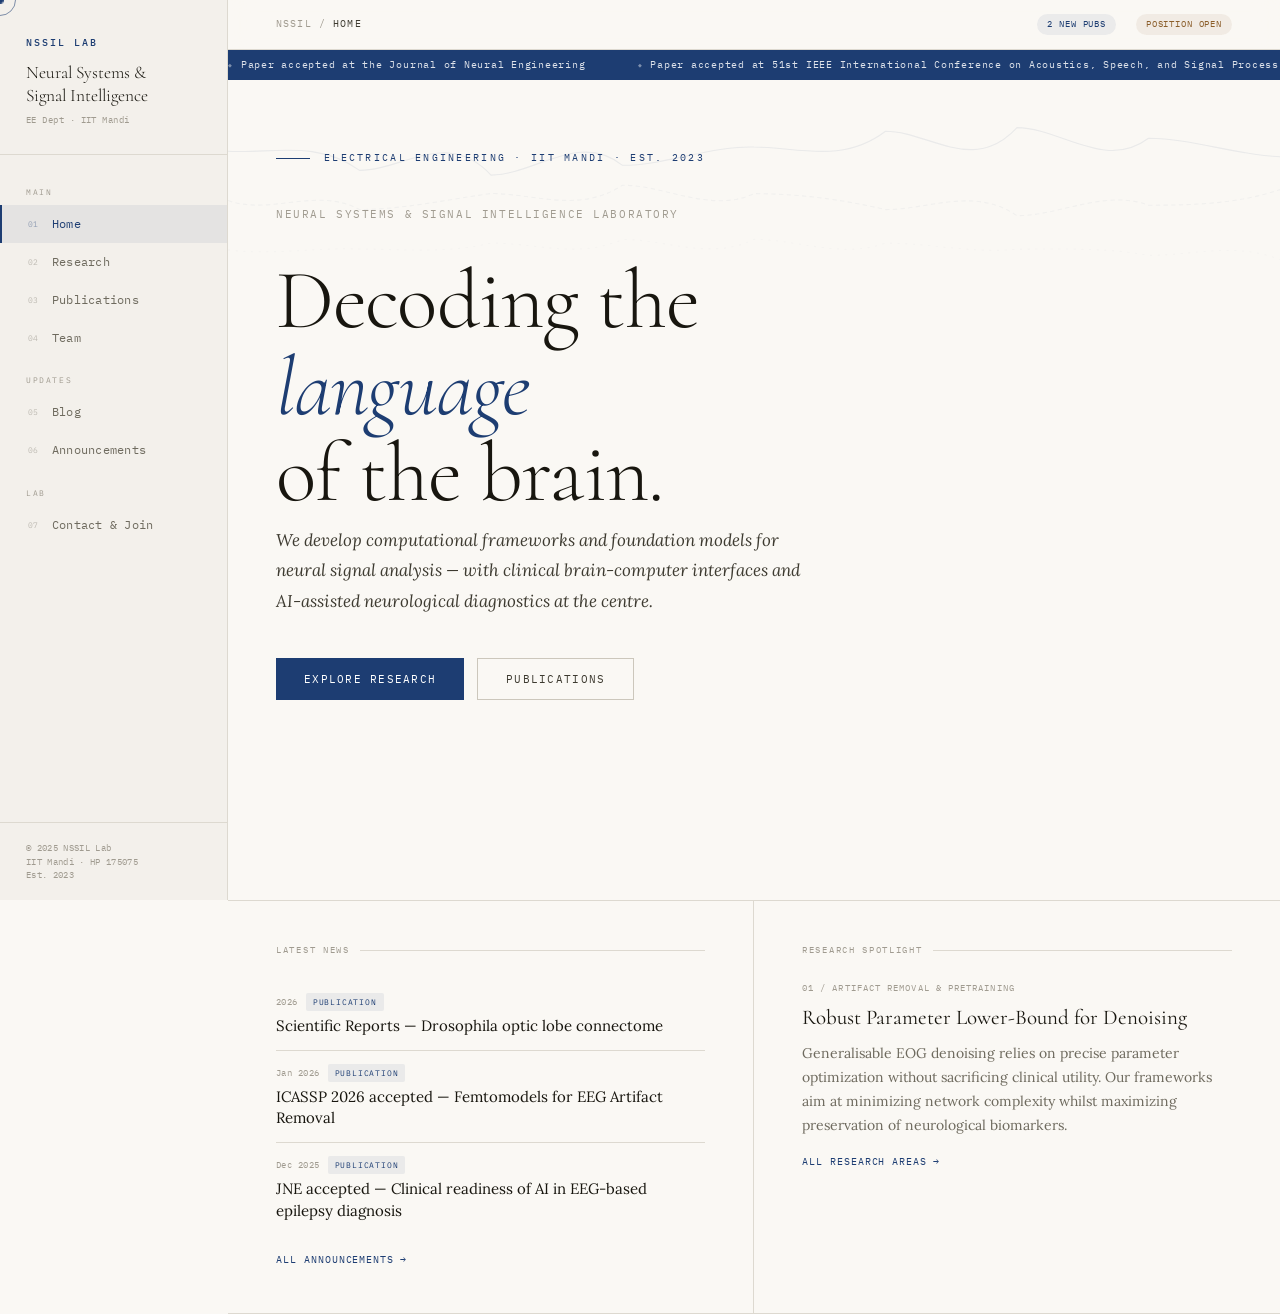
==== index.html @ 7ce4eebd "Update lab publications" ====
<!DOCTYPE html>
<html lang="en">
<head>
<meta charset="UTF-8">
<meta name="viewport" content="width=device-width, initial-scale=1.0">
<title>NSSIL Lab — IIT Mandi</title>
<link rel="preconnect" href="https://fonts.googleapis.com">
<link href="https://fonts.googleapis.com/css2?family=Cormorant:ital,wght@0,300;0,400;0,500;0,600;1,300;1,400;1,500&family=Lora:ital,wght@0,400;0,500;1,400;1,500&family=IBM+Plex+Mono:wght@300;400;500&display=swap" rel="stylesheet">
<style>
:root {
  --ivory:    #faf8f4;
  --paper:    #f3f0eb;
  --paper2:   #ede9e2;
  --ink:      #18160f;
  --ink2:     #3d3a30;
  --dim:      #6e6a5e;
  --muted:    #a09b90;
  --rule:     #ddd9d0;
  --rule2:    #ccc7bc;
  --blue:     #1d3d72;
  --blue2:    #2a5298;
  --blue-bg:  rgba(29,61,114,0.07);
  --amber:    #8b5e2a;
  --amber-bg: rgba(139,94,42,0.08);
  --green:    #2a6b4a;
  --red:      #8b2a2a;
  --serif:    'Cormorant','Georgia',serif;
  --body:     'Lora',Georgia,serif;
  --mono:     'IBM Plex Mono',monospace;
  --ease:     cubic-bezier(0.25,0.46,0.45,0.94);
}
*,*::before,*::after{box-sizing:border-box;margin:0;padding:0;}
html{scroll-behavior:smooth;font-size:16px;}
body{background:var(--ivory);color:var(--ink);font-family:var(--body);line-height:1.75;min-height:100vh;overflow-x:hidden;cursor:none;}

/* CURSOR */
#cur-dot{position:fixed;width:7px;height:7px;background:var(--blue);border-radius:50%;pointer-events:none;z-index:9999;transform:translate(-50%,-50%);transition:width .2s,height .2s,background .2s;will-change:left,top;}
#cur-ring{position:fixed;width:32px;height:32px;border:1px solid var(--blue);border-radius:50%;pointer-events:none;z-index:9998;transform:translate(-50%,-50%);transition:left .13s var(--ease),top .13s var(--ease),width .3s var(--ease),height .3s var(--ease),opacity .2s;will-change:left,top;opacity:.55;}
body.ch #cur-ring{width:52px;height:52px;opacity:.22;border-color:var(--blue2);}
body.ch #cur-dot{width:5px;height:5px;background:var(--blue2);}

/* PROGRESS */
#prog{position:fixed;top:0;left:0;height:2px;width:0%;background:var(--blue);z-index:1000;transition:width .1s linear;}

/* SIDEBAR */
#sidebar{position:fixed;left:0;top:0;bottom:0;width:228px;background:var(--paper);border-right:1px solid var(--rule);display:flex;flex-direction:column;z-index:100;transition:transform .4s var(--ease);}
.sb-head{padding:34px 26px 26px;border-bottom:1px solid var(--rule);}
.sb-word{font-family:var(--mono);font-size:10px;font-weight:500;letter-spacing:.2em;text-transform:uppercase;color:var(--blue);margin-bottom:9px;}
.sb-full{font-family:var(--serif);font-size:17.5px;font-weight:300;color:var(--ink);line-height:1.33;margin-bottom:5px;}
.sb-inst{font-family:var(--mono);font-size:9px;color:var(--muted);letter-spacing:.05em;}
nav{flex:1;padding:14px 0;overflow-y:auto;}
.ng{font-family:var(--mono);font-size:8px;letter-spacing:.2em;text-transform:uppercase;color:var(--muted);padding:16px 26px 6px;}
.ni{display:flex;align-items:center;gap:10px;padding:9px 26px;font-family:var(--mono);font-size:11.5px;color:var(--dim);cursor:pointer;border-left:2px solid transparent;letter-spacing:.02em;text-decoration:none;transition:color .2s,background .2s;}
.ni:hover{color:var(--ink);background:var(--paper2);}
.ni.active{color:var(--blue);border-left-color:var(--blue);background:var(--blue-bg);}
.ni-n{font-size:8px;opacity:.4;min-width:14px;}
.sb-foot{padding:18px 26px;border-top:1px solid var(--rule);font-family:var(--mono);font-size:8.5px;color:var(--muted);line-height:1.6;letter-spacing:.04em;}

/* TOPBAR */
#topbar{position:sticky;top:0;margin-left:228px;background:rgba(250,248,244,.92);backdrop-filter:blur(12px);-webkit-backdrop-filter:blur(12px);border-bottom:1px solid var(--rule);height:50px;display:flex;align-items:center;justify-content:space-between;padding:0 48px;z-index:50;}
.tb-path{font-family:var(--mono);font-size:9.5px;color:var(--muted);letter-spacing:.12em;text-transform:uppercase;}
.tb-path em{color:var(--ink2);font-style:normal;}
.tb-r{display:flex;align-items:center;gap:20px;}
.pill{font-family:var(--mono);font-size:8.5px;letter-spacing:.1em;text-transform:uppercase;padding:3px 10px;border-radius:20px;}
.pill-b{background:var(--blue-bg);color:var(--blue);}
.pill-a{background:var(--amber-bg);color:var(--amber);}

/* MAIN */
#main{margin-left:228px;}
.page{display:none;}
.page.active{display:block;animation:fadeUp .42s var(--ease) both;}
@keyframes fadeUp{from{opacity:0;transform:translateY(14px);}to{opacity:1;transform:translateY(0);}}

/* TICKER */
.ticker{background:var(--blue);overflow:hidden;height:30px;display:flex;align-items:center;}
.ticker-t{display:flex;gap:52px;animation:tick 38s linear infinite;white-space:nowrap;}
.ti{font-family:var(--mono);font-size:9.5px;letter-spacing:.08em;color:rgba(255,255,255,.85);display:flex;align-items:center;gap:8px;flex-shrink:0;}
.ti::before{content:'◆';font-size:5px;opacity:.5;}
@keyframes tick{from{transform:translateX(0);}to{transform:translateX(-50%);}}

/* HERO */
.hero-wrap{min-height:calc(100vh - 80px);display:grid;grid-template-rows:1fr auto;position:relative;overflow:hidden;}
.hero-canvas{position:absolute;inset:0;pointer-events:none;opacity:.07;}
.hero-inner{padding:70px 48px 56px;max-width:880px;position:relative;z-index:1;}
.h-over{display:flex;align-items:center;gap:14px;margin-bottom:38px;}
.h-over-bar{width:34px;height:1px;background:var(--blue);}
.h-over-txt{font-family:var(--mono);font-size:9.5px;letter-spacing:.24em;text-transform:uppercase;color:var(--blue);}
.h-sub{font-family:var(--mono);font-size:10.5px;letter-spacing:.15em;text-transform:uppercase;color:var(--muted);margin-bottom:34px;}
.h-title{font-family:var(--serif);font-size:clamp(50px,7vw,84px);font-weight:300;line-height:1.03;color:var(--ink);margin-bottom:8px;letter-spacing:-.01em;}
.h-title em{font-style:italic;color:var(--blue);}
.h-desc{font-family:var(--body);font-size:17px;line-height:1.8;color:var(--ink2);max-width:530px;margin-bottom:42px;font-style:italic;}
.h-acts{display:flex;gap:13px;flex-wrap:wrap;}
.btn{font-family:var(--mono);font-size:10.5px;letter-spacing:.12em;text-transform:uppercase;padding:13px 28px;cursor:pointer;border:none;transition:all .25s var(--ease);text-decoration:none;display:inline-block;}
.btn-s{background:var(--blue);color:#fff;}
.btn-s:hover{background:var(--blue2);}
.btn-o{background:transparent;color:var(--ink2);border:1px solid var(--rule2);}
.btn-o:hover{border-color:var(--blue);color:var(--blue);}

/* HOME GRID */
.hg{display:grid;grid-template-columns:1fr 1fr;border-top:1px solid var(--rule);}
.hc{padding:42px 48px;border-bottom:1px solid var(--rule);}
.hc:nth-child(odd){border-right:1px solid var(--rule);}
.cl{font-family:var(--mono);font-size:8.5px;letter-spacing:.2em;text-transform:uppercase;color:var(--muted);margin-bottom:22px;display:flex;align-items:center;gap:10px;}
.cl::after{content:'';flex:1;height:1px;background:var(--rule);}

/* ANNOUNCE */
.ai{padding:13px 0;border-bottom:1px solid var(--rule);cursor:pointer;transition:padding-left .2s var(--ease);}
.ai:hover{padding-left:8px;}
.ai:last-of-type{border-bottom:none;}
.ai-m{display:flex;align-items:center;gap:8px;margin-bottom:4px;}
.ai-d{font-family:var(--mono);font-size:9px;color:var(--muted);letter-spacing:.05em;}
.ai-t{font-family:var(--body);font-size:15px;color:var(--ink);line-height:1.45;}
.tag{font-family:var(--mono);font-size:8px;letter-spacing:.1em;text-transform:uppercase;padding:2px 7px;border-radius:2px;}
.tp{background:var(--blue-bg);color:var(--blue);}
.ta{background:var(--amber-bg);color:var(--amber);}
.tt{background:rgba(42,107,74,.08);color:var(--green);}
.to{background:rgba(139,42,42,.07);color:var(--red);}
.tn{background:var(--paper2);color:var(--dim);}
.ml{display:inline-flex;align-items:center;gap:6px;font-family:var(--mono);font-size:9.5px;letter-spacing:.1em;text-transform:uppercase;color:var(--blue);cursor:pointer;margin-top:17px;text-decoration:none;transition:gap .2s;}
.ml:hover{gap:10px;}
.ml::after{content:'→';}

/* PAGE WRAPPER */
.pw{max-width:900px;margin:0 auto;padding:60px 48px 90px;}
.ph{margin-bottom:52px;padding-bottom:34px;border-bottom:1px solid var(--rule);}
.ph-ov{font-family:var(--mono);font-size:9.5px;letter-spacing:.22em;text-transform:uppercase;color:var(--blue);margin-bottom:11px;}
.ph-t{font-family:var(--serif);font-size:clamp(34px,5vw,56px);font-weight:300;color:var(--ink);line-height:1.08;margin-bottom:13px;}
.ph-s{font-family:var(--body);font-size:17px;font-style:italic;color:var(--dim);max-width:540px;line-height:1.75;}
h3.sub{font-family:var(--mono);font-size:9px;letter-spacing:.2em;text-transform:uppercase;color:var(--muted);margin-bottom:18px;padding-bottom:9px;border-bottom:1px solid var(--rule);}

/* RESEARCH GRID */
.rso{border:1px solid var(--rule);margin-bottom:56px;overflow:hidden;}
.rst{display:grid;grid-template-columns:1fr 1fr;gap:1px;background:var(--rule);}
.rc{padding:42px 38px;background:var(--ivory);transition:background .28s;position:relative;overflow:hidden;cursor:pointer;}
.rc:hover{background:var(--paper);}
.rc::after{content:'';position:absolute;bottom:0;left:0;width:100%;height:2px;background:var(--blue);transform:scaleX(0);transform-origin:left;transition:transform .38s var(--ease);}
.rc:hover::after{transform:scaleX(1);}
.r-num{font-family:var(--mono);font-size:9px;color:var(--muted);letter-spacing:.12em;margin-bottom:18px;}
.r-ic{font-size:24px;margin-bottom:16px;display:block;}
.r-t{font-family:var(--serif);font-size:21px;font-weight:400;color:var(--ink);line-height:1.28;margin-bottom:10px;}
.r-d{font-family:var(--body);font-size:13.5px;color:var(--dim);line-height:1.72;margin-bottom:18px;}
.r-kw{display:flex;flex-wrap:wrap;gap:5px;}
.kw{font-family:var(--mono);font-size:8px;color:var(--muted);border:1px solid var(--rule2);padding:3px 8px;letter-spacing:.06em;}

/* PUBS */
.fbar{display:flex;border:1px solid var(--rule);margin-bottom:36px;overflow-x:auto;}
.ft{font-family:var(--mono);font-size:9.5px;letter-spacing:.1em;text-transform:uppercase;color:var(--muted);padding:10px 17px;cursor:pointer;border-right:1px solid var(--rule);transition:all .2s;white-space:nowrap;flex-shrink:0;}
.ft:last-child{border-right:none;}
.ft:hover{color:var(--ink);background:var(--paper);}
.ft.on{color:var(--blue);background:var(--blue-bg);}
.pa{display:flex;flex-direction:column;}
.pr{border-bottom:1px solid var(--rule);overflow:hidden;}
.pr:first-child{border-top:1px solid var(--rule);}
.pt{display:grid;grid-template-columns:65px 1fr auto;cursor:pointer;transition:background .2s;}
.pt:hover{background:var(--paper);}
.py{padding:24px 14px 24px 0;font-family:var(--mono);font-size:10px;color:var(--muted);letter-spacing:.05em;align-self:start;padding-top:27px;}
.pm{padding:19px 0;}
.pv{font-family:var(--mono);font-size:8.5px;letter-spacing:.1em;text-transform:uppercase;color:var(--blue);margin-bottom:6px;}
.pt-t{font-family:var(--body);font-size:15.5px;color:var(--ink);line-height:1.44;margin-bottom:5px;}
.pt-a{font-family:var(--body);font-size:13px;font-style:italic;color:var(--dim);}
.pt-a strong{font-style:normal;color:var(--ink2);font-weight:500;}
.pchev{padding:22px 4px 22px 18px;font-family:var(--mono);font-size:12px;color:var(--muted);align-self:center;transition:transform .3s var(--ease),color .2s;user-select:none;}
.pr.open .pchev{transform:rotate(180deg);color:var(--blue);}
.pex{max-height:0;overflow:hidden;transition:max-height .44s var(--ease);}
.pr.open .pex{max-height:260px;}
.pex-in{padding:0 0 22px 65px;border-top:1px solid var(--rule);}
.pabs{font-family:var(--body);font-size:13.5px;color:var(--dim);line-height:1.78;margin-bottom:14px;padding-top:17px;}
.plk{display:flex;gap:14px;}
.pl{font-family:var(--mono);font-size:9px;letter-spacing:.1em;text-transform:uppercase;color:var(--blue);text-decoration:none;cursor:pointer;transition:opacity .2s;border-bottom:1px solid rgba(29,61,114,.25);padding-bottom:1px;}
.pl:hover{opacity:.6;}

/* TEAM */
.tpi{display:grid;grid-template-columns:auto 1fr;gap:34px;padding:42px;border:1px solid var(--rule);margin-bottom:1px;background:var(--paper);transition:background .2s;}
.tpi:hover{background:var(--paper2);}
.av{width:78px;height:78px;border-radius:50%;background:var(--paper2);border:1px solid var(--rule2);display:flex;align-items:center;justify-content:center;font-family:var(--serif);font-size:30px;color:var(--dim);flex-shrink:0;}
.avs{width:54px;height:54px;border-radius:50%;background:var(--paper2);border:1px solid var(--rule2);display:flex;align-items:center;justify-content:center;font-family:var(--serif);font-size:20px;color:var(--dim);flex-shrink:0;margin-bottom:14px;}
.tr{font-family:var(--mono);font-size:8.5px;letter-spacing:.18em;text-transform:uppercase;color:var(--blue);margin-bottom:4px;}
.tn{font-family:var(--serif);font-size:23px;font-weight:400;color:var(--ink);margin-bottom:3px;}
.taf{font-family:var(--mono);font-size:9.5px;color:var(--muted);letter-spacing:.04em;margin-bottom:13px;}
.tb{font-family:var(--body);font-size:14px;color:var(--dim);line-height:1.72;margin-bottom:13px;}
.ti2{display:flex;flex-wrap:wrap;gap:5px;margin-bottom:12px;}
.tl{display:flex;gap:14px;}
.tlk{font-family:var(--mono);font-size:9px;letter-spacing:.08em;color:var(--dim);text-decoration:none;cursor:pointer;border-bottom:1px solid var(--rule2);transition:color .2s,border-color .2s;padding-bottom:1px;}
.tlk:hover{color:var(--blue);border-color:var(--blue);}
.sg{display:grid;grid-template-columns:1fr 1fr;gap:1px;background:var(--rule);border:1px solid var(--rule);}
.sc{background:var(--ivory);padding:34px 30px;transition:background .25s;position:relative;overflow:hidden;}
.sc:hover{background:var(--paper);}
.sc::before{content:'';position:absolute;top:0;left:0;width:100%;height:2px;background:var(--blue);transform:scaleX(0);transform-origin:left;transition:transform .38s var(--ease);}
.sc:hover::before{transform:scaleX(1);}
.alr{display:flex;justify-content:space-between;align-items:baseline;padding:13px 0;border-bottom:1px solid var(--rule);}
.alr:first-child{border-top:1px solid var(--rule);}
.aln{font-family:var(--body);font-size:16px;color:var(--ink);}
.ald{font-family:var(--mono);font-size:9px;color:var(--muted);margin-left:10px;letter-spacing:.04em;}
.alx{font-family:var(--mono);font-size:9.5px;color:var(--dim);letter-spacing:.04em;}

/* BLOG */
.bf{display:grid;grid-template-columns:1fr 1fr;border:1px solid var(--rule);margin-bottom:1px;}
.bft{padding:42px;border-right:1px solid var(--rule);}
.bfa{padding:42px;display:flex;flex-direction:column;justify-content:space-between;background:var(--paper);}
.bgr{display:grid;grid-template-columns:repeat(3,1fr);gap:1px;background:var(--rule);border:1px solid var(--rule);border-top:none;}
.bc{background:var(--ivory);padding:30px 26px;cursor:pointer;transition:background .25s;}
.bc:hover{background:var(--paper);}
.bd{font-family:var(--mono);font-size:9px;color:var(--muted);letter-spacing:.08em;margin-bottom:11px;}
.bt{font-family:var(--serif);font-size:20px;font-weight:400;color:var(--ink);line-height:1.3;margin-bottom:9px;}
.bf .bt{font-size:28px;}
.bex{font-family:var(--body);font-size:13.5px;color:var(--dim);line-height:1.7;margin-bottom:14px;}
.bau{font-family:var(--mono);font-size:9px;color:var(--muted);letter-spacing:.05em;}
.rm{display:inline-flex;align-items:center;gap:6px;font-family:var(--mono);font-size:9px;letter-spacing:.1em;text-transform:uppercase;color:var(--blue);cursor:pointer;text-decoration:none;margin-top:13px;transition:gap .2s;}
.rm:hover{gap:10px;}
.rm::after{content:'→';}
.asp{padding:14px 0;border-bottom:1px solid var(--rule);cursor:pointer;}
.asp:last-child{border-bottom:none;}
.asp-t{font-family:var(--serif);font-size:15.5px;color:var(--ink);line-height:1.35;margin-bottom:3px;transition:color .2s;}
.asp:hover .asp-t{color:var(--blue);}
.asp-m{font-family:var(--mono);font-size:9px;color:var(--muted);}

/* ANNOUNCEMENTS */
.anf{display:grid;grid-template-columns:128px 1fr;gap:26px;padding:26px 0;border-bottom:1px solid var(--rule);cursor:pointer;transition:padding-left .2s var(--ease);}
.anf:hover{padding-left:6px;}
.anfd{font-family:var(--mono);font-size:9.5px;color:var(--muted);letter-spacing:.05em;padding-top:3px;line-height:1.6;}
.anft{font-family:var(--body);font-size:16px;color:var(--ink);margin-bottom:5px;line-height:1.42;}
.anfb{font-family:var(--body);font-size:13.5px;color:var(--dim);line-height:1.72;}

/* CONTACT */
.cg{display:grid;grid-template-columns:1fr 1fr;gap:1px;background:var(--rule);border:1px solid var(--rule);margin-bottom:48px;}
.cc{background:var(--ivory);padding:30px;}
.ccl{font-family:var(--mono);font-size:8.5px;letter-spacing:.18em;text-transform:uppercase;color:var(--muted);margin-bottom:9px;}
.ccv{font-family:var(--body);font-size:15px;color:var(--ink);line-height:1.7;}
.ccv a{color:var(--blue);text-decoration:none;border-bottom:1px solid rgba(29,61,114,.25);}
.jg{display:grid;grid-template-columns:1fr 1fr;gap:1px;background:var(--rule);border:1px solid var(--rule);}
.jc{background:var(--ivory);padding:30px;transition:background .2s;}
.jc:hover{background:var(--paper);}
.jr{font-family:var(--serif);font-size:20px;font-weight:400;color:var(--ink);margin-bottom:9px;}
.jd{font-family:var(--body);font-size:13.5px;color:var(--dim);line-height:1.7;}

/* COLLAB */
.cs{display:flex;flex-wrap:wrap;gap:7px;margin-top:14px;}
.cc2{font-family:var(--mono);font-size:9px;letter-spacing:.1em;color:var(--dim);border:1px solid var(--rule2);padding:6px 13px;transition:all .2s;cursor:default;}
.cc2:hover{border-color:var(--blue);color:var(--blue);background:var(--blue-bg);}

/* MODAL */
.ov{position:fixed;inset:0;background:rgba(24,22,15,.38);backdrop-filter:blur(7px);-webkit-backdrop-filter:blur(7px);z-index:500;display:flex;align-items:center;justify-content:center;opacity:0;pointer-events:none;transition:opacity .3s;}
.ov.open{opacity:1;pointer-events:all;}
.mo{background:var(--ivory);border:1px solid var(--rule2);max-width:640px;width:92%;max-height:82vh;overflow-y:auto;padding:50px 46px;position:relative;transform:translateY(10px);transition:transform .33s var(--ease);box-shadow:0 24px 72px rgba(0,0,0,.1);}
.ov.open .mo{transform:translateY(0);}
.mc{position:absolute;top:17px;right:20px;font-family:var(--mono);font-size:9px;letter-spacing:.1em;color:var(--muted);cursor:pointer;text-transform:uppercase;transition:color .2s;}
.mc:hover{color:var(--blue);}
.mo-ov{font-family:var(--mono);font-size:9px;letter-spacing:.2em;text-transform:uppercase;color:var(--blue);margin-bottom:9px;}
.mo-t{font-family:var(--serif);font-size:28px;font-weight:300;color:var(--ink);line-height:1.2;margin-bottom:22px;}
.mo-b{font-family:var(--body);font-size:14.5px;color:var(--dim);line-height:1.82;}
.mo-b p{margin-bottom:13px;}
.mo-b p:last-child{margin-bottom:0;}

/* SCROLLBAR */
::-webkit-scrollbar{width:4px;}
::-webkit-scrollbar-track{background:transparent;}
::-webkit-scrollbar-thumb{background:var(--rule2);border-radius:2px;}

/* HAMBURGER */
.ham{display:none;position:fixed;top:12px;left:12px;z-index:300;background:var(--paper);border:1px solid var(--rule);padding:9px 12px;font-size:16px;color:var(--ink);cursor:pointer;}

@media(max-width:860px){
  body{cursor:auto;}
  #cur-dot,#cur-ring{display:none;}
  #sidebar{transform:translateX(-100%);}
  #sidebar.open{transform:translateX(0);}
  #main,#topbar{margin-left:0;}
  #topbar{position:static;}
  .ham{display:block;}
  .hero-inner{padding:70px 22px 48px;}
  .hg{grid-template-columns:1fr;}
  .hc:nth-child(odd){border-right:none;}
  .rst{grid-template-columns:1fr;}
  .bf{grid-template-columns:1fr;}
  .bft{border-right:none;border-bottom:1px solid var(--rule);}
  .bgr{grid-template-columns:1fr;}
  .sg{grid-template-columns:1fr;}
  .cg,.jg{grid-template-columns:1fr;}
  .tpi{grid-template-columns:1fr;gap:18px;}
  .pw{padding:48px 22px 70px;}
  .anf{grid-template-columns:1fr;gap:6px;}
  .pt{grid-template-columns:46px 1fr auto;}
  .pex-in{padding-left:46px;}
  .bf .bt{font-size:22px;}
  .tb-path{display:none;}
}
</style>
</head>
<body>

<div id="cur-dot"></div>
<div id="cur-ring"></div>
<div id="prog"></div>
<button class="ham" onclick="toggleSB()">☰</button>

<aside id="sidebar">
  <div class="sb-head">
    <div class="sb-word">NSSIL Lab</div>
    <div class="sb-full">Neural Systems &amp;<br>Signal Intelligence</div>
    <div class="sb-inst">EE Dept · IIT Mandi</div>
  </div>
  <nav>
    <div class="ng">Main</div>
    <a class="ni active" onclick="show('home')"><span class="ni-n">01</span>Home</a>
    <a class="ni" onclick="show('research')"><span class="ni-n">02</span>Research</a>
    <a class="ni" onclick="show('publications')"><span class="ni-n">03</span>Publications</a>
    <a class="ni" onclick="show('team')"><span class="ni-n">04</span>Team</a>
    <div class="ng">Updates</div>
    <a class="ni" onclick="show('blog')"><span class="ni-n">05</span>Blog</a>
    <a class="ni" onclick="show('announcements')"><span class="ni-n">06</span>Announcements</a>
    <div class="ng">Lab</div>
    <a class="ni" onclick="show('contact')"><span class="ni-n">07</span>Contact &amp; Join</a>
  </nav>
  <div class="sb-foot">© 2025 NSSIL Lab<br>IIT Mandi · HP 175075<br>Est. 2023</div>
</aside>

<div id="topbar">
  <div class="tb-path">NSSIL / <em id="bread">Home</em></div>
  <div class="tb-r">
    <span class="pill pill-b">2 New Pubs</span>
    <span class="pill pill-a">Position Open</span>
  </div>
</div>

<div id="main">

<div id="home" class="page active">
  <div class="ticker">
    <div class="ticker-t">
      <span class="ti">Paper accepted at the Journal of Neural Engineering</span>
      <span class="ti">Paper accepted at 51st IEEE International Conference on Acoustics, Speech, and Signal Processing ICASSP 2026!</span>
      <span class="ti">Paper accepted at the Journal of Neural Engineering</span>
      <span class="ti">Paper accepted at 51st IEEE International Conference on Acoustics, Speech, and Signal Processing ICASSP 2026!</span>
      <span class="ti">Paper accepted at the Journal of Neural Engineering</span>
      <span class="ti">Paper accepted at 51st IEEE International Conference on Acoustics, Speech, and Signal Processing ICASSP 2026!</span>
    </div>
  </div>

  <div class="hero-wrap">
    <svg class="hero-canvas" id="eeg-svg" viewBox="0 0 960 220" preserveAspectRatio="none" xmlns="http://www.w3.org/2000/svg">
      <g stroke="#1d3d72" fill="none" stroke-width="1">
        <path id="w1" d="M0,65 C120,35 240,95 360,65 C480,35 600,95 720,65 C840,35 960,95 960,65"/>
        <path id="w2" d="M0,110 C120,80 240,140 360,110 C480,80 600,140 720,110 C840,80 960,140 960,110" stroke-dasharray="4 3" opacity=".55"/>
        <path id="w3" d="M0,155 C120,125 240,185 360,155 C480,125 600,185 720,155 C840,125 960,185 960,155" stroke-dasharray="2 5" opacity=".3"/>
      </g>
    </svg>

    <div class="hero-inner">
      <div class="h-over">
        <div class="h-over-bar"></div>
        <div class="h-over-txt">Electrical Engineering · IIT Mandi · Est. 2023</div>
      </div>
      <div class="h-sub">Neural Systems &amp; Signal Intelligence Laboratory</div>
      <h1 class="h-title">Decoding the<br><em>language</em><br>of the brain.</h1>
      <p class="h-desc">We develop computational frameworks and foundation models for neural signal analysis — with clinical brain-computer interfaces and AI-assisted neurological diagnostics at the centre.</p>
      <div class="h-acts">
        <button class="btn btn-s" onclick="show('research')">Explore Research</button>
        <button class="btn btn-o" onclick="show('publications')">Publications</button>
      </div>
    </div>
  </div>

  <div class="hg">
    <div class="hc">
      <div class="cl">Latest News</div>
      <div class="ai" onclick="show('announcements')"><div class="ai-m"><span class="ai-d">2026</span><span class="tag tp">Publication</span></div><div class="ai-t">Scientific Reports — Drosophila optic lobe connectome</div></div>
      <div class="ai" onclick="show('announcements')"><div class="ai-m"><span class="ai-d">Jan 2026</span><span class="tag tp">Publication</span></div><div class="ai-t">ICASSP 2026 accepted — Femtomodels for EEG Artifact Removal</div></div>
      <div class="ai" onclick="show('announcements')"><div class="ai-m"><span class="ai-d">Dec 2025</span><span class="tag tp">Publication</span></div><div class="ai-t">JNE accepted — Clinical readiness of AI in EEG-based epilepsy diagnosis</div></div>
      <a class="ml" onclick="show('announcements')">All announcements</a>
    </div>
    <div class="hc">
      <div class="cl">Research Spotlight</div>
      <div style="font-family:var(--mono);font-size:9px;color:var(--muted);letter-spacing:.12em;margin-bottom:9px;">01 / ARTIFACT REMOVAL &amp; PRETRAINING</div>
      <div style="font-family:var(--serif);font-size:21px;color:var(--ink);line-height:1.28;margin-bottom:9px;">Robust Parameter Lower-Bound for Denoising</div>
      <div style="font-family:var(--body);font-size:14px;color:var(--dim);line-height:1.72;">Generalisable EOG denoising relies on precise parameter optimization without sacrificing clinical utility. Our frameworks aim at minimizing network complexity whilst maximizing preservation of neurological biomarkers.</div>
      <a class="ml" onclick="show('research')">All research areas</a>
    </div>
  </div>
</div>

<div id="research" class="page">
  <div class="pw">
    <div class="ph"><div class="ph-ov">Research Areas</div><h1 class="ph-t">Our Work</h1><p class="ph-s">Computational approaches to understanding neural dynamics — with clinical translation at the core.</p></div>
    <h3 class="sub">Active Research Threads — click to expand</h3>
    <div class="rso">
      <div class="rst" id="rst">
        <div class="rc" onclick="openM('mr1')"><div class="r-num">01 / EEG FOUNDATION MODELS</div><span class="r-ic">⚡</span><div class="r-t">EEG Foundation Models &amp; Self-Supervised Learning</div><div class="r-d">Large-scale pretraining frameworks tailored for EEG, incorporating pathology-aware objectives and information-theoretic constraints that align representations with clinical semantics.</div><div class="r-kw"><span class="kw">Self-Supervised</span><span class="kw">Transformer</span><span class="kw">IIB</span><span class="kw">Multi-Center</span></div></div>
        <div class="rc" onclick="openM('mr2')"><div class="r-num">02 / BRAIN-COMPUTER INTERFACES</div><span class="r-ic">🧠</span><div class="r-t">Brain-Computer Interfaces &amp; Assistive Neurotechnology</div><div class="r-d">Real-time EEG decoding for communication, motor rehabilitation, and attention monitoring. Full-stack pipelines from streaming acquisition to online adaptive classification.</div><div class="r-kw"><span class="kw">Real-Time</span><span class="kw">SSVEP</span><span class="kw">P300</span><span class="kw">Muse</span></div></div>
        <div class="rc" onclick="openM('mr3')"><div class="r-num">03 / DYNAMICAL SYSTEMS</div><span class="r-ic">🌀</span><div class="r-t">Chaos Theory &amp; Neural Dynamics</div><div class="r-d">Treating EEG as observations from chaotic attractors — extracting invariant geometric and spectral features via Lyapunov exponents, fractal dimensions, and recurrence quantification.</div><div class="r-kw"><span class="kw">Chaos Theory</span><span class="kw">Lyapunov</span><span class="kw">Attractor</span><span class="kw">RQA</span></div></div>
        <div class="rc" onclick="openM('mr4')"><div class="r-num">04 / CLINICAL AI</div><span class="r-ic">🏥</span><div class="r-t">Clinical Neurological AI &amp; Epilepsy Diagnosis</div><div class="r-d">Multi-center validation for distinguishing epilepsy from non-epileptic seizure mimickers, with rigorous cross-center evaluation addressing systematic data heterogeneity.</div><div class="r-kw"><span class="kw">Epilepsy</span><span class="kw">IHBAS</span><span class="kw">Biomarkers</span><span class="kw">XAI</span></div></div>
        <div class="rc" onclick="openM('mr5')"><div class="r-num">05 / BIO-INSPIRED ARCHITECTURES</div><span class="r-ic">🔬</span><div class="r-t">Biologically-Inspired Neural Architectures</div><div class="r-d">Spiking neural networks, reservoir computing, and E/I-balanced attractor networks (BPAN) guided by Dale's law — applied to anytime inference on temporal signals.</div><div class="r-kw"><span class="kw">SNN</span><span class="kw">E/I Balance</span><span class="kw">BPAN</span><span class="kw">Reservoir</span></div></div>
        <div class="rc" onclick="openM('mr6')"><div class="r-num">06 / INFORMATION THEORY</div><span class="r-ic">📡</span><div class="r-t">Information Theory &amp; Neural Signal Fidelity</div><div class="r-d">The IFB framework quantifies Gaussian mutual information rates between latent neural sources and EEG observations, grounding representation learning in rigorous theory.</div><div class="r-kw"><span class="kw">IFB</span><span class="kw">MI Rate</span><span class="kw">ICA</span><span class="kw">Source Sep.</span></div></div>
      </div>
    </div>
    <h3 class="sub" style="margin-top:52px;">Collaborating Institutions</h3>
    <div class="cs">
      <div class="cc2">IHBAS, Delhi</div><div class="cc2">MAX Superspeciality Hospital</div><div class="cc2">MEDICADE</div><div class="cc2">AIIMS Delhi</div><div class="cc2">IIT Delhi</div><div class="cc2">NIMHANS Bangalore</div>
    </div>
  </div>
</div>

<div id="publications" class="page">
  <div class="pw">
    <div class="ph"><div class="ph-ov">Academic Output</div><h1 class="ph-t">Publications</h1><p class="ph-s">Peer-reviewed work at the intersection of signal processing, machine learning, and clinical neuroscience.</p></div>
    <div class="fbar">
      <div class="ft on" onclick="fpub(this,'all')">All</div>
      <div class="ft" onclick="fpub(this,'conference')">Conference</div>
      <div class="ft" onclick="fpub(this,'journal')">Journal</div>
      <div class="ft" onclick="fpub(this,'workshop')">Workshop</div>
      <div class="ft" onclick="fpub(this,'preprint')">Preprint</div>
      <div class="ft" onclick="fpub(this,'2026')">2026</div>
      <div class="ft" onclick="fpub(this,'2025')">2025</div>
    </div>
    <div class="pa" id="pl"></div>
  </div>
</div>

<div id="team" class="page">
  <div class="pw">
    <div class="ph"><div class="ph-ov">People</div><h1 class="ph-t">The Team</h1><p class="ph-s">Researchers at the intersection of signal processing, artificial intelligence, and clinical neuroscience.</p></div>
    <div class="tpi">
      <div><img src="siddharth.jpeg" alt="Dr. Siddharth Panwar" class="av" style="object-fit:cover;"></div>
      <div>
        <div class="tr">Principal Investigator</div>
        <div class="tn">Dr. Siddharth Panwar</div>
        <div class="taf">Assistant Professor · Electrical Engineering · IIT Mandi</div>
        <div class="tb">Dr. Siddharth Panwar received his B.S. from the University of Arizona and M.S. from Stanford University, both in Electrical Engineering. After designing analog circuits at Mosys Inc., he obtained his Ph.D. from IIT Delhi, focusing on engineering novel computational biomarkers from neural signals. He directs research at the intersection of multivariate signal processing, machine learning, and diagnostic medicine, employing a data-centric AI approach.</div>
        <div class="ti2"><span class="kw">Data-Centric ML</span><span class="kw">Predictive Modeling</span><span class="kw">Multivariate Signal Processing</span></div>
        <div class="tl"><a class="tlk" href="https://faculty.iitmandi.ac.in/~siddharthpanwar/">Faculty Page</a><a class="tlk" href="https://scholar.google.com/citations?user=X1PTp24AAAAJ&hl=en">Google Scholar</a><a class="tlk" href="mailto:siddharthpanwar@iitmandi.ac.in">siddharthpanwar@iitmandi.ac.in</a></div>
      </div>
    </div>
    <div class="sg">
      <div class="sc">
        <img src="jeet.jpeg" class="avs" style="object-fit:cover;">
        <div class="tr">Ph.D. Scholar</div>
        <div class="tn">Jeet</div>
        <div class="taf">IIT Mandi</div>
        <div class="tb">Information Fidelity Bound of EEG, Neuro-inspired architectures and computing, analysis of multivariate time series, computational neuropathology diagnostic systems, EEG based foundation model.</div>
        <div class="ti2"><span class="kw">Foundation Models</span><span class="kw">Time Series</span><span class="kw">Neuro-inspired AI</span></div>
        <div class="tl" style="margin-top:10px;"><a class="tlk" href="mailto:d23146@students.iitmandi.ac.in">d23146@students.iitmandi.ac.in</a><a class="tlk" href="https://scholar.google.com/citations?user=3GO-e24AAAAJ&hl=en">Google Scholar</a></div>
      </div>
      <div class="sc">
        <img src="jasmeet.jpeg" class="avs" style="object-fit:cover;">
        <div class="tr">Ph.D. Scholar</div>
        <div class="tn">Jasmeet</div>
        <div class="taf">IIT Mandi</div>
        <div class="tb">Deep Learning, Biosignals &amp; Neural Signal Processing, Neural Information Theories, Brain-Computer Interfaces &amp; Neuroimaging Hardware.</div>
        <div class="ti2"><span class="kw">Deep Learning</span><span class="kw">BCI</span><span class="kw">Neuroimaging</span></div>
        <div class="tl" style="margin-top:10px;"><a class="tlk" href="mailto:jasmeetsngh19@gmail.com">jasmeetsngh19@gmail.com</a></div>
      </div>
      <div class="sc">
        <img src="nalin.jpeg" class="avs" style="object-fit:cover;">
        <div class="tr">Ph.D. Scholar</div>
        <div class="tn">Nalin</div>
        <div class="taf">IIT Mandi</div>
        <div class="tb">Investigates biological computation through the lens of theoretical physics. By applying information-theoretic limits and Stochastic Physics principles to biological connectomes, he develops spiking neural models that bridge biological plasticity with energy-efficient AI.</div>
        <div class="ti2"><span class="kw">Neuromorphic AI</span><span class="kw">Information Theory</span></div>
        <div class="tl" style="margin-top:10px;"><a class="tlk" href="mailto:d24008@students.iitmandi.ac.in">d24008@students.iitmandi.ac.in</a></div>
      </div>
      <div class="sc">
        <img src="vinay.jpeg" class="avs" style="object-fit:cover;">
        <div class="tr">Ph.D. Scholar</div>
        <div class="tn">Vinay</div>
        <div class="taf">IIT Mandi</div>
        <div class="tb">Studies brain activity through the lens of nonlinear dynamical systems. Uses dynamical time-series analysis and multivariate signal processing to quantify brain-state transitions, extracting interpretable markers of neural dynamics.</div>
        <div class="ti2"><span class="kw">Nonlinear Dynamics</span><span class="kw">Brain-State</span></div>
        <div class="tl" style="margin-top:10px;"><a class="tlk" href="mailto:d23036@students.iitmandi.ac.in">d23036@students.iitmandi.ac.in</a></div>
      </div>
      <div class="sc">
        <img src="utham.jpeg" class="avs" style="object-fit:cover;">
        <div class="tr">M.Tech. (By Research)</div>
        <div class="tn">Uthamkumar</div>
        <div class="taf">IIT Mandi</div>
        <div class="tb">EMG signal decoding, AI powered prosthetics, Deep learning.</div>
        <div class="ti2"><span class="kw">EMG</span><span class="kw">Prosthetics</span><span class="kw">Deep Learning</span></div>
        <div class="tl" style="margin-top:10px;"><a class="tlk" href="mailto:uthamkumar.work@gmail.com">uthamkumar.work@gmail.com</a></div>
      </div>
    </div>
  </div>
</div>

<div id="blog" class="page">
  <div class="pw">
    <div class="ph"><div class="ph-ov">Writing</div><h1 class="ph-t">Lab Blog</h1><p class="ph-s">Research notes, technical essays, and commentary from the lab.</p></div>
    <div class="bf">
      <div class="bft"><div class="bd">10 Dec 2024</div><div class="bt">Why Data-Centric ML is Critical for Clinical EEG</div><div class="bex">In modern machine learning, simply adding more data and parameters is frequently celebrated as the primary solution. However, within clinical diagnostics, the quality of the signal and expert curation outweigh raw volume. In this post, we discuss why engineering data carefully using multivariate signal processing yields vastly superior diagnostic predictive models.</div><div class="bau">Jeet · 6 min read</div><a class="rm" onclick="openM('mb1')">Read essay</a></div>
      <div class="bfa">
        <div>
          <div style="font-family:var(--mono);font-size:8.5px;letter-spacing:.15em;text-transform:uppercase;color:var(--muted);margin-bottom:14px;">More Posts</div>
          <div class="asp" onclick="openM('mb2')"><div class="asp-t">Navigating the Trade-off Between Model Complexity and Clinical Data Size</div><div class="asp-m">Jeet · 28 Oct 2024</div></div>
          <div class="asp" onclick="openM('mb3')"><div class="asp-t">Nonlinear Dynamical Analysis for Neural Signals</div><div class="asp-m">Jeet · 12 Sep 2024</div></div>
          <div class="asp" onclick="openM('mb4')"><div class="asp-t">Building Lightweight Models for Real-time Artifact Removal</div><div class="asp-m">Jeet · 14 Aug 2024</div></div>
          <div class="asp" onclick="openM('mb5')"><div class="asp-t">The Role of Information Fidelity in Brain-State Transitions</div><div class="asp-m">Jeet · 22 Jul 2024</div></div>
        </div>
      </div>
    </div>
    <div class="bgr">
      <div class="bc" onclick="openM('mb2')"><div class="bd">28 Oct 2024 · Jeet</div><div class="bt">Model Complexity and Data Size</div><div class="bex">Large neural networks overfit rapidly on sparse medical data. We investigate methodologies to reduce network overhead via specialized inductive biases and signal transformations.</div><a class="rm">Read more</a></div>
      <div class="bc" onclick="openM('mb3')"><div class="bd">12 Sep 2024 · Jeet</div><div class="bt">Nonlinear Dynamics for Brain Signals</div><div class="bex">Examining neural activity as high-dimensional chaotic attractors to detect subtle state shifts missed by traditional Fourier-based spectral analysis.</div><a class="rm">Read more</a></div>
      <div class="bc" onclick="openM('mb4')"><div class="bd">14 Aug 2024 · Jeet</div><div class="bt">Lightweight EEG Artifact Removal</div><div class="bex">An exploration into creating femtomodels that effectively remove EOG artifacts without disrupting underlying clinical markers.</div><a class="rm">Read more</a></div>
      <div class="bc" onclick="openM('mb5')"><div class="bd">22 Jul 2024 · Jeet</div><div class="bt">Information Fidelity &amp; Brain States</div><div class="bex">Applying principles of information theory to strictly quantify the preservation of neuronal dynamics in algorithmic reconstruction and signal compression pipelines.</div><a class="rm">Read more</a></div>
      <div class="bc" onclick="openM('mb6')"><div class="bd">15 Jun 2024 · Jeet</div><div class="bt">Clinical Readiness of AI Frameworks</div><div class="bex">What does it truly take to push an epilepsy detection model from a controlled benchmark environment to full clinical deployment?</div><a class="rm">Read more</a></div>
    </div>
  </div>
</div>

<div id="announcements" class="page">
  <div class="pw">
    <div class="ph"><div class="ph-ov">Updates</div><h1 class="ph-t">Announcements</h1><p class="ph-s">News, milestones, and opportunities from the lab.</p></div>
    <div class="fbar">
      <div class="ft on" onclick="fann(this,'all')">All</div>
      <div class="ft" onclick="fann(this,'pub')">Publications</div>
    </div>
    <div id="anl">
      <div class="anf" data-type="pub"><div><div class="anfd">2026</div><span class="tag tp" style="margin-top:7px;display:inline-block;">Publication</span></div><div><div class="anft">Paper published in Scientific Reports</div><div class="anfb">Energy-efficient information processing and eligibility-trace plasticity in the Drosophila optic lobe connectome, by Nalin Dhiman and Siddharth Panwar, published in Scientific Reports.</div></div></div>
      <div class="anf" data-type="pub"><div><div class="anfd">January<br>2026</div><span class="tag tp" style="margin-top:7px;display:inline-block;">Publication</span></div><div><div class="anft">Paper accepted at ICASSP 2026</div><div class="anfb">Femtomodels for EEG Artifact Removal: A Parameter Lower-Bound for Generalisable EOG Denoising, paper accepted at ICASSP 2026, the most prestigious flagship conference of the IEEE Signal Processing Society (IEEE ICASSP 2026)!</div></div></div>
      <div class="anf" data-type="pub"><div><div class="anfd">December<br>2025</div><span class="tag tp" style="margin-top:7px;display:inline-block;">Publication</span></div><div><div class="anft">Paper accepted at the Journal of Neural Engineering</div><div class="anfb">Evaluating the clinical readiness of artificial intelligence in EEG-Based epilepsy diagnosis, paper accepted at the Journal of Neural Engineering!</div></div></div>
      <div class="anf" data-type="pub"><div><div class="anfd">June<br>2025</div><span class="tag tp" style="margin-top:7px;display:inline-block;">Publication</span></div><div><div class="anft">Paper accepted at IEEE MLSP 2025</div><div class="anfb">MicroWaveNet: Lightweight CBAM-Augmented Wavelet-Attentive Networks for Robust EEG Denoising, paper accepted at the 35th IEEE International Workshop on Machine Learning for Signal Processing (IEEE MLSP 2025)!</div></div></div>
    </div>
  </div>
</div>

<div id="contact" class="page">
  <div class="pw">
    <div class="ph"><div class="ph-ov">Get in Touch</div><h1 class="ph-t">Contact &amp; Join</h1><p class="ph-s">We welcome inquiries from prospective students, academic collaborators, and clinical partners.</p></div>
    <div class="cg" style="grid-template-columns:1fr; max-width: 400px;">
      <div class="cc"><div class="ccl">Principal Investigator</div><div class="ccv">Dr. Siddharth Panwar<br><a href="mailto:siddharthpanwar@iitmandi.ac.in">siddharthpanwar@iitmandi.ac.in</a></div></div>
      <div class="cc"><div class="ccl">Location</div><div class="ccv">School of Computing and Electrical Engineering (SCEE)<br>IIT Mandi, North Campus<br>Mandi, HP 175075</div></div>
    </div>
    <h3 class="sub" style="margin-top:48px;">Joining the Lab</h3>
    <div class="jg">
      <div class="jc"><div class="jr">PhD Students</div><div class="jd">Strong fundamentals in signal processing, machine learning, or neuroscience. Admission via IIT Mandi's PhD programme. Send CV, transcripts, and a 1-page research statement to the PI.</div><div style="margin-top:12px;"><span class="kw">Rolling admissions</span></div></div>
      <div class="jc"><div class="jr">MTech Thesis</div><div class="jd">IIT Mandi MTech students in EE or related departments may pursue thesis work with the lab. Reach out at the start of your second semester. Subject to current lab capacity.</div><div style="margin-top:12px;"><span class="kw">IIT Mandi internal</span></div></div>
      <div class="jc"><div class="jr">Research Internships</div><div class="jd">Summer internships for outstanding B.Tech and M.Sc students, with active participation in ongoing research. Limited spots; applications open each January.</div><div style="margin-top:12px;"><span class="kw">May – July annually</span></div></div>
      <div class="jc"><div class="jr">Clinical &amp; Academic Collaboration</div><div class="jd">We collaborate with clinical institutions, academic groups, and industry. Hospitals or companies interested in neurological AI are encouraged to reach out directly.</div><div style="margin-top:12px;"><span class="kw">Clinicians welcome</span></div></div>
    </div>
  </div>
</div>

</div><div class="ov" id="mr1" onclick="closeO(event,'mr1')"><div class="mo"><div class="mc" onclick="closeM('mr1')">[esc] close</div><div class="mo-ov">Research Area 01</div><div class="mo-t">EEG Foundation Models &amp; Self-Supervised Learning</div><div class="mo-b"><p>We design large-scale pretraining frameworks tailored for EEG. Unlike vision or language, EEG presents unique challenges: high inter-subject variability, electrode placement sensitivity, and subtle but clinically critical temporal patterns.</p></div></div></div>
<div class="ov" id="mr2" onclick="closeO(event,'mr2')"><div class="mo"><div class="mc" onclick="closeM('mr2')">[esc] close</div><div class="mo-ov">Research Area 02</div><div class="mo-t">Brain-Computer Interfaces &amp; Assistive Neurotechnology</div><div class="mo-b"><p>Real-time BCI pipelines using research-grade and consumer-grade EEG. The full stack: acquisition, conditioning, feature extraction, classification, and online adaptation.</p></div></div></div>
<div class="ov" id="mr3" onclick="closeO(event,'mr3')"><div class="mo"><div class="mc" onclick="closeM('mr3')">[esc] close</div><div class="mo-ov">Research Area 03</div><div class="mo-t">Chaos Theory &amp; Neural Dynamics</div><div class="mo-b"><p>The brain is a high-dimensional nonlinear dynamical system, and EEG captures its projection onto electrode space. We extract invariant geometric features: Lyapunov exponents, correlation dimensions, and recurrence quantification measures.</p></div></div></div>
<div class="ov" id="mr4" onclick="closeO(event,'mr4')"><div class="mo"><div class="mc" onclick="closeM('mr4')">[esc] close</div><div class="mo-ov">Research Area 04</div><div class="mo-t">Clinical Neurological AI &amp; Epilepsy Diagnosis</div><div class="mo-b"><p>Distinguishing epilepsy from psychogenic non-epileptic seizures is one of the most challenging problems in clinical neurology, with misdiagnosis rates exceeding 20% globally.</p></div></div></div>
<div class="ov" id="mr5" onclick="closeO(event,'mr5')"><div class="mo"><div class="mc" onclick="closeM('mr5')">[esc] close</div><div class="mo-ov">Research Area 05</div><div class="mo-t">Biologically-Inspired Neural Architectures</div><div class="mo-b"><p>SNNs for temporal sparse coding, reservoir computing for dynamical state estimation, and E/I-balanced attractor networks guided by biological plausibility principles to perform efficient signal modeling.</p></div></div></div>
<div class="ov" id="mr6" onclick="closeO(event,'mr6')"><div class="mo"><div class="mc" onclick="closeM('mr6')">[esc] close</div><div class="mo-ov">Research Area 06</div><div class="mo-t">Information Theory &amp; Neural Signal Fidelity</div><div class="mo-b"><p>The Information Fidelity Bound provides a rigorous basis for quantifying mutual information rates in latent neural source processes, helping formalize representation learning metrics without relying on surrogate performance alone.</p></div></div></div>

<div class="ov" id="mb1" onclick="closeO(event,'mb1')"><div class="mo"><div class="mc" onclick="closeM('mb1')">[esc] close</div><div class="mo-ov">Essay · Jeet · 10 Dec 2024</div><div class="mo-t">Why Data-Centric ML is Critical for Clinical EEG</div><div class="mo-b"><p>The prevailing wisdom in modern machine learning points towards larger networks and boundless datasets. For language and vision, this yields spectacular results. We argue that for medical diagnostics, particularly clinical EEG, this approach is severely handicapped.</p><p>Clinical data is sparse, heterogenous, and costly. By embedding domain knowledge into our signal extraction pipelines—adopting a data-centric methodology over a model-centric one—we achieve a more interpretable, stable, and accurate predictive model ready for real-world diagnostic applications.</p></div></div></div>
<div class="ov" id="mb2" onclick="closeO(event,'mb2')"><div class="mo"><div class="mc" onclick="closeM('mb2')">[esc] close</div><div class="mo-ov">Technical Note · Jeet · 28 Oct 2024</div><div class="mo-t">Model Complexity and Data Size</div><div class="mo-b"><p>A deep neural network trained on a hundred EEG scans will almost undoubtedly memorize the training set, failing to generalize to unseen hospitals or device variations. We examine techniques to reduce parameter count explicitly without diminishing representational capacity, finding an elegant balance between model limits and data sparsity.</p></div></div></div>
<div class="ov" id="mb3" onclick="closeO(event,'mb3')"><div class="mo"><div class="mc" onclick="closeM('mb3')">[esc] close</div><div class="mo-ov">Essay · Jeet · 12 Sep 2024</div><div class="mo-t">Nonlinear Dynamical Analysis for Neural Signals</div><div class="mo-b"><p>While spectral bands (Alpha, Beta, Gamma) offer an intuitive look into cognitive states, they assume stationarity over specific windows. EEG signals trace chaotic trajectories. We highlight how measuring the rate of trajectory divergence can uncover robust computational biomarkers missed by standard Fourier methods.</p></div></div></div>
<div class="ov" id="mb4" onclick="closeO(event,'mb4')"><div class="mo"><div class="mc" onclick="closeM('mb4')">[esc] close</div><div class="mo-ov">Commentary · Jeet · 14 Aug 2024</div><div class="mo-t">Building Lightweight Models for Real-time Artifact Removal</div><div class="mo-b"><p>Artifacts like eye-blinks (EOG) routinely ruin EEG recordings. Using heavy foundational models to scrub out noise is computationally impractical for portable BCI units. Our recent work pushes the boundary toward minimal-parameter structures—femtomodels—capable of generalizing artifact removal seamlessly across multiple environments.</p></div></div></div>
<div class="ov" id="mb5" onclick="closeO(event,'mb5')"><div class="mo"><div class="mc" onclick="closeM('mb5')">[esc] close</div><div class="mo-ov">Tutorial · Jeet · 22 Jul 2024</div><div class="mo-t">Information Fidelity &amp; Brain States</div><div class="mo-b"><p>When transferring a continuous analog neural signal into a low-dimensional discrete representation, information is inevitably lost. How do we ensure the lost information wasn't clinically vital? We break down the mathematical constraints necessary to preserve fidelity in machine representations.</p></div></div></div>
<div class="ov" id="mb6" onclick="closeO(event,'mb6')"><div class="mo"><div class="mc" onclick="closeM('mb6')">[esc] close</div><div class="mo-ov">Essay · Jeet · 15 Jun 2024</div><div class="mo-t">Clinical Readiness of AI Frameworks</div><div class="mo-b"><p>An accuracy metric achieved during K-fold cross-validation is not an indicator of clinical readiness. Models consistently fail when moved to new wards, uncalibrated hardware, or diverse patient demographics. Preparing an AI tool for true clinical integration requires exhaustive evaluations against data-leakage, calibration drift, and interpretability requirements.</p></div></div></div>

<script>
const scholarLinks={
  jeet:'https://scholar.google.com/citations?user=3GO-e24AAAAJ&hl=en'
};
const publications=[
  {
    year:'2026',
    type:'journal',
    venue:'Scientific Reports',
    label:'Scientific Reports · Journal',
    title:'Energy-efficient information processing and eligibility-trace plasticity in the Drosophila optic lobe connectome',
    authors:'<strong>Nalin Dhiman</strong>, S. Panwar',
    summary:'Connectome-constrained work on energy-efficient information processing and eligibility-trace plasticity in the Drosophila optic lobe.',
    links:[]
  },
  {
    year:'2026',
    type:'journal',
    venue:'IEEE Transactions on Cognitive and Developmental Systems',
    label:'IEEE Transactions on Cognitive and Developmental Systems · Journal',
    title:'Balanced Predictive Attractor Networks: A Compact Excitatory-Inhibitory Testbed for Anytime and Sequential Inference',
    authors:'<strong>Jeet B. Lahiri</strong>, S. Panwar',
    summary:'A compact excitatory-inhibitory attractor-network testbed for anytime and sequential inference.',
    links:[{text:'View on Google Scholar',href:scholarLinks.jeet}]
  },
  {
    year:'2026',
    type:'journal',
    venue:'Journal of Neural Engineering',
    label:'Journal of Neural Engineering · Journal',
    title:'Robust multi-centre interictal EEG biomarker for distinguishing epilepsy from mimickers',
    authors:'<strong>Jeet B. Lahiri</strong>, P. Agarwal, S. Kushwaha, M. Singh, S. Panwar',
    summary:'A multi-centre interictal EEG biomarker study for distinguishing epilepsy from clinically important mimickers.',
    links:[{text:'View on Google Scholar',href:scholarLinks.jeet}]
  },
  {
    year:'2026',
    type:'preprint',
    venue:'Preprint',
    label:'Preprint',
    title:'Spectral Moment Embedding: A canonical generalisation of Characteristic Response Analysis for covariance-based signal classification',
    authors:'<strong>Jeet B. Lahiri</strong>, S. Panwar',
    summary:'A covariance-based signal classification framework generalising Characteristic Response Analysis through spectral moment embeddings.',
    links:[{text:'View on Google Scholar',href:scholarLinks.jeet}]
  },
  {
    year:'2026',
    type:'conference',
    venue:'IEEE ICASSP 2026',
    label:'IEEE ICASSP 2026 · Conference',
    title:'Femtomodels for EEG Artifact Removal: A Parameter Lower-Bound for Generalisable EOG Denoising',
    authors:'<strong>Jeet B. Lahiri</strong>, A. Kulkarni, S. Panwar',
    summary:'A parameter lower-bound study for generalisable EOG denoising, targeting tiny artifact-removal models that preserve clinically relevant EEG structure.',
    links:[{text:'View on Google Scholar',href:scholarLinks.jeet}]
  },
  {
    year:'2025',
    type:'journal',
    venue:'Journal of Neural Engineering 22 (6), 066026',
    label:'Journal of Neural Engineering · Journal',
    title:'Evaluating the clinical readiness of artificial intelligence in EEG-based epilepsy diagnosis',
    authors:'<strong>Jeet B. Lahiri</strong>, P. Agarwal, S. Kushwaha, M. Singh, S. Panwar',
    summary:'A comprehensive evaluation of the clinical readiness of AI models in diagnosing epilepsy using EEG signals.',
    links:[{text:'View on Google Scholar',href:scholarLinks.jeet}]
  },
  {
    year:'2025',
    type:'workshop',
    venue:'IEEE MLSP 2025',
    label:'IEEE MLSP 2025 · Workshop',
    title:'MicroWaveNet: Lightweight CBAM-Augmented Wavelet-Attentive Networks for Robust EEG Denoising',
    authors:'<strong>Jeet B. Lahiri</strong>, A. Kulkarni, S. Panwar',
    summary:'A lightweight CBAM-augmented wavelet-attentive network for efficient and robust EEG signal denoising.',
    links:[{text:'View on Google Scholar',href:scholarLinks.jeet}]
  }
];
function renderPublications(){
  const list=document.getElementById('pl');
  if(!list)return;
  list.innerHTML=publications.map(pub=>{
    const links=pub.links.length?pub.links.map(link=>`<a class="pl" href="${link.href}" target="_blank" rel="noopener">${link.text}</a>`).join(''):'';
    return `<div class="pr" data-t="${pub.type}" data-y="${pub.year}">
        <div class="pt" onclick="tPub(this)">
          <div class="py">${pub.year}</div>
          <div class="pm">
            <div class="pv">${pub.label}</div>
            <div class="pt-t">${pub.title}</div>
            <div class="pt-a">${pub.authors}</div>
          </div>
          <div class="pchev">⌄</div>
        </div>
        <div class="pex">
          <div class="pex-in">
            <div class="pabs">${pub.summary}</div>
            <div class="plk">${links}</div>
          </div>
        </div>
      </div>`;
  }).join('');
}
renderPublications();

/* CURSOR */
const cd=document.getElementById('cur-dot'),cr=document.getElementById('cur-ring');
document.addEventListener('mousemove',e=>{
  cd.style.left=e.clientX+'px';cd.style.top=e.clientY+'px';
  cr.style.left=e.clientX+'px';cr.style.top=e.clientY+'px';
});
document.querySelectorAll('a,button,.ni,.ai,.rc,.pt,.bc,.asp,.anf,.sc,.tpi,.alr,.jc,.cc2,.sbt,.mc,.ft,.rm,.ml,.pl,.tlk,.sdot')
  .forEach(el=>{
    el.addEventListener('mouseenter',()=>document.body.classList.add('ch'));
    el.addEventListener('mouseleave',()=>document.body.classList.remove('ch'));
  });

/* SCROLL PROGRESS */
window.addEventListener('scroll',()=>{
  const h=document.body.scrollHeight-window.innerHeight;
  document.getElementById('prog').style.width=(h>0?(window.scrollY/h)*100:0)+'%';
},{passive:true});

/* PAGE NAV */
const labels={home:'Home',research:'Research',publications:'Publications',team:'Team',blog:'Blog',announcements:'Announcements',contact:'Contact'};
function show(id){
  document.querySelectorAll('.page').forEach(p=>p.classList.remove('active'));
  document.querySelectorAll('.ni').forEach(n=>n.classList.remove('active'));
  document.getElementById(id).classList.add('active');
  document.querySelectorAll('.ni').forEach(n=>{if(n.getAttribute('onclick')&&n.getAttribute('onclick').includes("'"+id+"'"))n.classList.add('active');});
  document.getElementById('bread').textContent=labels[id]||id;
  document.getElementById('sidebar').classList.remove('open');
  window.scrollTo(0,0);
}
function toggleSB(){document.getElementById('sidebar').classList.toggle('open');}

/* MODALS */
function openM(id){document.getElementById(id).classList.add('open');document.body.style.overflow='hidden';}
function closeM(id){document.getElementById(id).classList.remove('open');document.body.style.overflow='';}
function closeO(e,id){if(e.target===document.getElementById(id))closeM(id);}
document.addEventListener('keydown',e=>{if(e.key==='Escape'){document.querySelectorAll('.ov.open').forEach(o=>o.classList.remove('open'));document.body.style.overflow='';}});

/* PUB ACCORDION */
function tPub(trigger){
  const row=trigger.closest('.pr'),was=row.classList.contains('open');
  document.querySelectorAll('.pr').forEach(r=>r.classList.remove('open'));
  if(!was)row.classList.add('open');
}

/* FILTERS */
function fpub(el,f){
  document.querySelectorAll('#publications .ft').forEach(t=>t.classList.remove('on'));el.classList.add('on');
  document.querySelectorAll('#pl .pr').forEach(r=>{r.style.display=(f==='all'||r.dataset.t===f||r.dataset.y===f)?'':'none';});
}
function fann(el,f){
  document.querySelectorAll('#announcements .ft').forEach(t=>t.classList.remove('on'));el.classList.add('on');
  document.querySelectorAll('#anl .anf').forEach(r=>{r.style.display=(f==='all'||r.dataset.type===f)?'':'none';});
}

/* EEG WAVE ANIMATION */
(function(){
  let t=0;
  const waves=[
    {el:document.getElementById('w1'),a:22,f:.8,p:0,b:65},
    {el:document.getElementById('w2'),a:14,f:1.1,p:1.3,b:110},
    {el:document.getElementById('w3'),a:10,f:.6,p:2.5,b:155}
  ];
  function mkpath(a,f,p,b){
    let d=`M0,${b}`,S=8,W=960,step=W/S;
    for(let i=0;i<S;i++){
      const x1=i*step+step*.33,x2=i*step+step*.67,x3=(i+1)*step;
      const y1=b+a*Math.sin(f*i+p+t),y2=b-a*Math.sin(f*(i+.5)+p+t),y3=b+a*Math.sin(f*(i+1)+p+t);
      d+=` C${x1},${y1} ${x2},${y2} ${x3},${y3}`;
    }return d;
  }
  function frame(){t+=.013;waves.forEach(w=>{if(w.el)w.el.setAttribute('d',mkpath(w.a,w.f,w.p,w.b));});requestAnimationFrame(frame);}
  requestAnimationFrame(frame);
})();
</script>
</body>
</html>
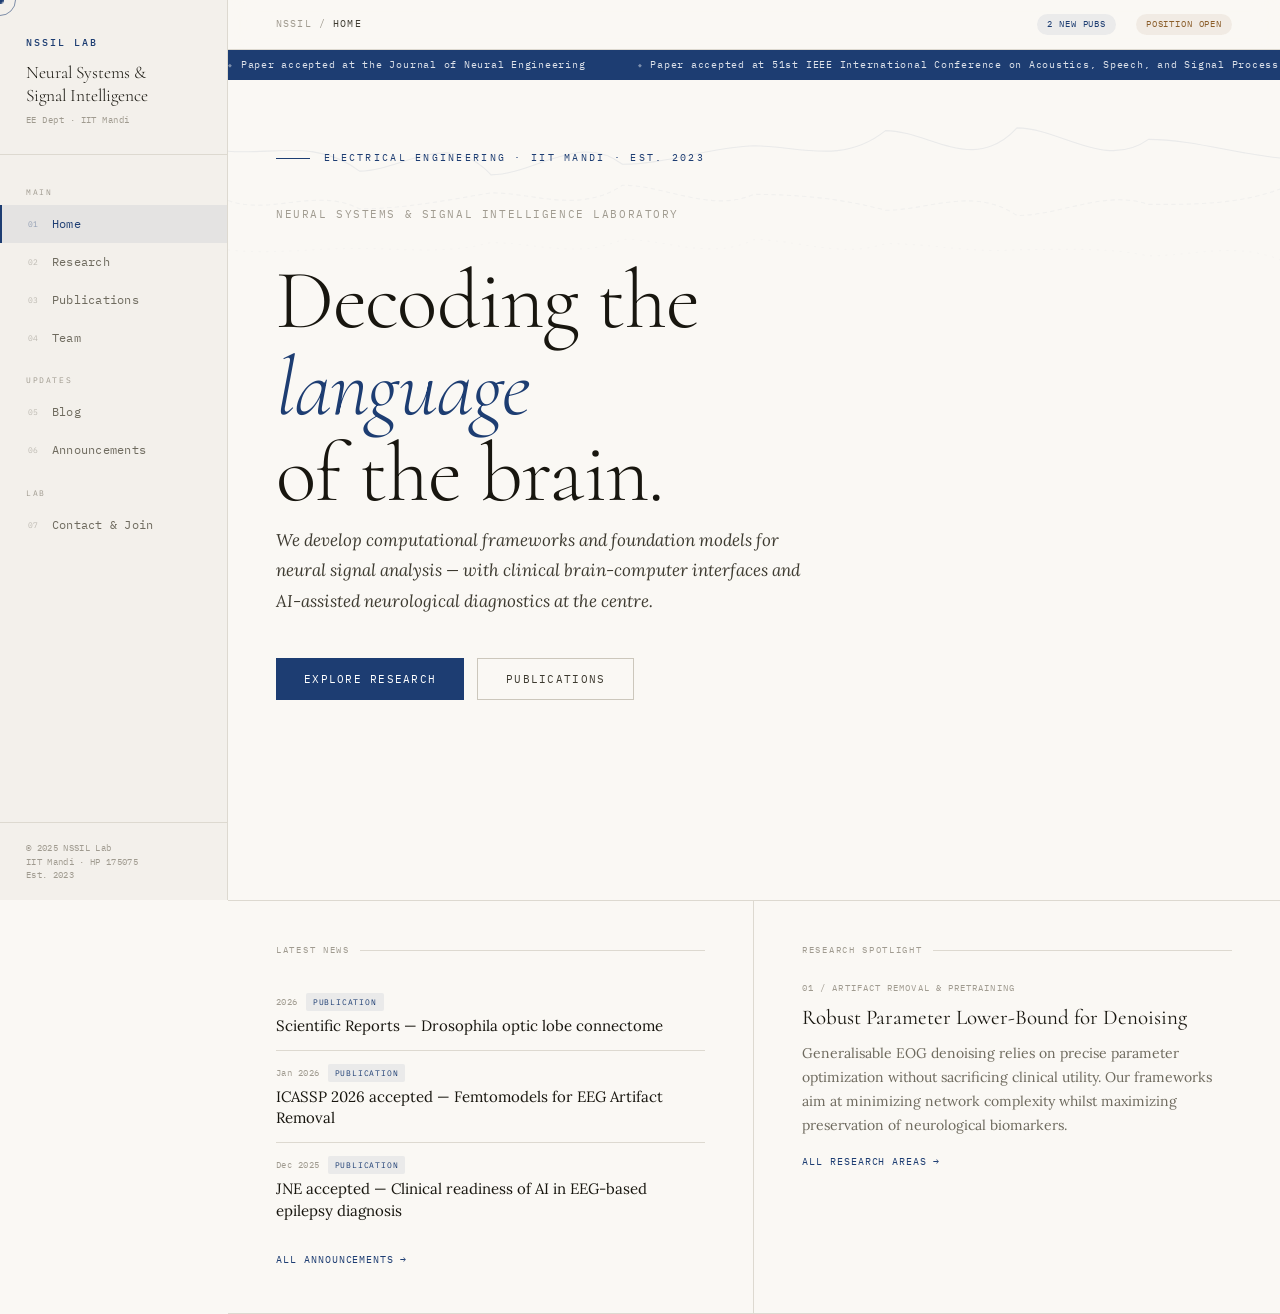
==== commit c5b7a71c: "Expand publication abstracts" ====
--- a/index.html
+++ b/index.html
@@ -162,7 +162,7 @@
 .pchev{padding:22px 4px 22px 18px;font-family:var(--mono);font-size:12px;color:var(--muted);align-self:center;transition:transform .3s var(--ease),color .2s;user-select:none;}
 .pr.open .pchev{transform:rotate(180deg);color:var(--blue);}
 .pex{max-height:0;overflow:hidden;transition:max-height .44s var(--ease);}
-.pr.open .pex{max-height:260px;}
+.pr.open .pex{max-height:760px;}
 .pex-in{padding:0 0 22px 65px;border-top:1px solid var(--rule);}
 .pabs{font-family:var(--body);font-size:13.5px;color:var(--dim);line-height:1.78;margin-bottom:14px;padding-top:17px;}
 .plk{display:flex;gap:14px;}
@@ -563,8 +563,8 @@
     label:'Scientific Reports · Journal',
     title:'Energy-efficient information processing and eligibility-trace plasticity in the Drosophila optic lobe connectome',
     authors:'<strong>Nalin Dhiman</strong>, S. Panwar',
-    summary:'Connectome-constrained work on energy-efficient information processing and eligibility-trace plasticity in the Drosophila optic lobe.',
-    links:[]
+    summary:`This work studies the Drosophila optic lobe as a biological information-processing system operating under metabolic constraints. It combines structural graph models, connectome-constrained neural dynamics, and an explicit energy proxy to ask whether the real wiring diagram supports decodable visual information more efficiently than matched null networks. The study finds compressible cell-type structure in the connectome, above-chance motion decoding with a positive mutual-information lower bound, and lower energy use than a connectivity-matched null under the tested operating regime. It also compares learning rules across retinotopic patches, showing that eligibility-trace plasticity aligns learned wiring geometry with the biological connectome more efficiently than REINFORCE-style policy-gradient learning. The abstract-level conclusion is deliberately conservative: the optic-lobe graph contains statistically regular structure, supports useful signal, and offers a plausible substrate for energy-efficient learning.`,
+    links:[{text:'View paper',href:'https://www.nature.com/articles/s41598-026-52140-3'}]
   },
   {
     year:'2026',
@@ -573,8 +573,8 @@
     label:'IEEE Transactions on Cognitive and Developmental Systems · Journal',
     title:'Balanced Predictive Attractor Networks: A Compact Excitatory-Inhibitory Testbed for Anytime and Sequential Inference',
     authors:'<strong>Jeet B. Lahiri</strong>, S. Panwar',
-    summary:'A compact excitatory-inhibitory attractor-network testbed for anytime and sequential inference.',
-    links:[{text:'View on Google Scholar',href:scholarLinks.jeet}]
+    summary:`Balanced Predictive Attractor Networks introduce a lightweight recurrent classifier head inspired by two organizing principles of cortical computation: excitatory-inhibitory balance and attractor-like dynamics. The BPAN module attaches to standard feedforward backbones, separates excitatory and inhibitory populations, enforces Dale-like sign constraints, and regularizes the network toward explicit E/I balance. During training, the recurrent head is unrolled for a small number of steps and optimized end to end with cross-entropy; during inference, it can produce anytime predictions by stopping once confidence crosses a threshold. The paper frames BPAN less as a pure performance race and more as an interpretable testbed for studying how balance, recurrent settling, and sequential evidence accumulation interact in compact neural systems.`,
+    links:[{text:'View paper',href:'https://ieeexplore.ieee.org/abstract/document/11557092/'},{text:'View on Google Scholar',href:scholarLinks.jeet}]
   },
   {
     year:'2026',
@@ -583,8 +583,8 @@
     label:'Journal of Neural Engineering · Journal',
     title:'Robust multi-centre interictal EEG biomarker for distinguishing epilepsy from mimickers',
     authors:'<strong>Jeet B. Lahiri</strong>, P. Agarwal, S. Kushwaha, M. Singh, S. Panwar',
-    summary:'A multi-centre interictal EEG biomarker study for distinguishing epilepsy from clinically important mimickers.',
-    links:[{text:'View on Google Scholar',href:scholarLinks.jeet}]
+    summary:`This paper develops and validates an interpretable interictal EEG biomarker for distinguishing epilepsy from seizure mimickers across multiple clinical centres. It analyzes routine EEG from 448 subjects collected at two tertiary centres, covering both epilepsy subtypes and mimicker categories. The proposed Interictal Clinical Signature summarizes each epoch using 13 features spanning spectral slowing, posterior dominant rhythm, complexity, and network synchrony. A two-stage logistic-regression pipeline converts epoch-level evidence into subject-level predictions, while additional analyses test whether recording length could be confounding the result. Reported within-centre AUC values show moderate but clinically meaningful discrimination, and the study emphasizes robustness, interpretability, and cross-centre validation rather than relying on a single curated dataset.`,
+    links:[{text:'View paper',href:'https://iopscience.iop.org/article/10.1088/1741-2552/ae7906/meta'},{text:'View on Google Scholar',href:scholarLinks.jeet}]
   },
   {
     year:'2026',
@@ -593,8 +593,8 @@
     label:'Preprint',
     title:'Spectral Moment Embedding: A canonical generalisation of Characteristic Response Analysis for covariance-based signal classification',
     authors:'<strong>Jeet B. Lahiri</strong>, S. Panwar',
-    summary:'A covariance-based signal classification framework generalising Characteristic Response Analysis through spectral moment embeddings.',
-    links:[{text:'View on Google Scholar',href:scholarLinks.jeet}]
+    summary:`Spectral Moment Embedding formalizes and extends covariance-based signal descriptors used in EEG, polysomnography, ECG, machine vibration, and inertial sensing. The work starts from Characteristic Response Analysis and its Positive-Orthant Characteristic Response representation, showing that these older descriptors are non-injective and rely on implicit approximations. SME reframes the problem using group-invariant polynomial maps over covariance eigenspaces, proving that sign-flip-invariant covariance features factor through matrix moment sequences and that an upper-triangle projection is generically injective. Experiments across five public datasets show strong gains over CRA/POCR in several signal-classification settings, while the paper also reports a useful negative result: static epoch-level SME features are not enough for motor-imagery BCI, where temporal covariance dynamics are central.`,
+    links:[{text:'View preprint',href:'https://www.researchsquare.com/article/rs-9286518/latest'},{text:'View on Google Scholar',href:scholarLinks.jeet}]
   },
   {
     year:'2026',
@@ -603,8 +603,8 @@
     label:'IEEE ICASSP 2026 · Conference',
     title:'Femtomodels for EEG Artifact Removal: A Parameter Lower-Bound for Generalisable EOG Denoising',
     authors:'<strong>Jeet B. Lahiri</strong>, A. Kulkarni, S. Panwar',
-    summary:'A parameter lower-bound study for generalisable EOG denoising, targeting tiny artifact-removal models that preserve clinically relevant EEG structure.',
-    links:[{text:'View on Google Scholar',href:scholarLinks.jeet}]
+    summary:`This ICASSP paper asks how small an EEG ocular-artifact denoiser can be before performance meaningfully degrades. Instead of assuming that artifact removal requires large neural networks, it performs a parameter-scaling study over lightweight convolutional denoisers with different depth, width, and grouped-mixing choices, ranging from only dozens of parameters to tens of thousands. The results show a clear performance plateau once models reach a small budget of roughly a few thousand parameters, after which extra capacity brings limited benefit. The paper explains this plateau through the low spatial rank and band-limited temporal structure of ocular artifacts, then introduces FemtoEOGClean as a tiny model operating near that lower bound. The practical message is that denoising can be made far more deployable without discarding the signal structure needed for clinical EEG analysis.`,
+    links:[{text:'View paper',href:'https://ieeexplore.ieee.org/abstract/document/11462844/'},{text:'View on Google Scholar',href:scholarLinks.jeet}]
   },
   {
     year:'2025',
@@ -613,8 +613,8 @@
     label:'Journal of Neural Engineering · Journal',
     title:'Evaluating the clinical readiness of artificial intelligence in EEG-based epilepsy diagnosis',
     authors:'<strong>Jeet B. Lahiri</strong>, P. Agarwal, S. Kushwaha, M. Singh, S. Panwar',
-    summary:'A comprehensive evaluation of the clinical readiness of AI models in diagnosing epilepsy using EEG signals.',
-    links:[{text:'View on Google Scholar',href:scholarLinks.jeet}]
+    summary:`This Journal of Neural Engineering article investigates why EEG-based epilepsy classifiers can report near-perfect benchmark accuracy yet fail to appear in routine clinical care. The authors reproduce five widely cited AI models, spanning statistical feature extraction, classical machine learning, and deep learning, using the original benchmark-style training and ten-fold cross-validation setup. They then externally validate the models on an independently curated 19-channel scalp-EEG cohort of 30 clinically verified subjects recorded under standard protocols. By comparing benchmark performance with real-world generalization, the paper exposes the translation gap between closed benchmark success and clinical readiness. Its core contribution is not another leaderboard result, but a framework for evaluating whether epilepsy-diagnosis AI survives changes in cohort, hardware, protocol, and clinical setting.`,
+    links:[{text:'View paper',href:'https://iopscience.iop.org/article/10.1088/1741-2552/ae2714/meta'},{text:'View on Google Scholar',href:scholarLinks.jeet}]
   },
   {
     year:'2025',
@@ -623,8 +623,8 @@
     label:'IEEE MLSP 2025 · Workshop',
     title:'MicroWaveNet: Lightweight CBAM-Augmented Wavelet-Attentive Networks for Robust EEG Denoising',
     authors:'<strong>Jeet B. Lahiri</strong>, A. Kulkarni, S. Panwar',
-    summary:'A lightweight CBAM-augmented wavelet-attentive network for efficient and robust EEG signal denoising.',
-    links:[{text:'View on Google Scholar',href:scholarLinks.jeet}]
+    summary:`MicroWaveNet addresses EEG artifact contamination with a compact deep-learning architecture designed for broad denoising rather than a single artifact type. The model uses a multi-branch Morlet wavelet transform to separate frequency components, helping distinguish neural activity from ocular, muscular, cardiac, electrode, and line-noise artifacts. CBAM-powered attention skip connections guide selective reconstruction of clean EEG features, and the training objective combines alignment-sensitive and reconstruction-oriented losses to preserve temporal structure while removing contamination. With about 60k parameters, the system is designed for practical deployment in clinical analysis and brain-computer interfaces where compute, latency, and signal fidelity all matter. The contribution is a lightweight alternative to heavier denoising networks while still accounting for the diversity of real EEG artifacts.`,
+    links:[{text:'View paper',href:'https://ieeexplore.ieee.org/abstract/document/11204235/'},{text:'View on Google Scholar',href:scholarLinks.jeet}]
   }
 ];
 function renderPublications(){
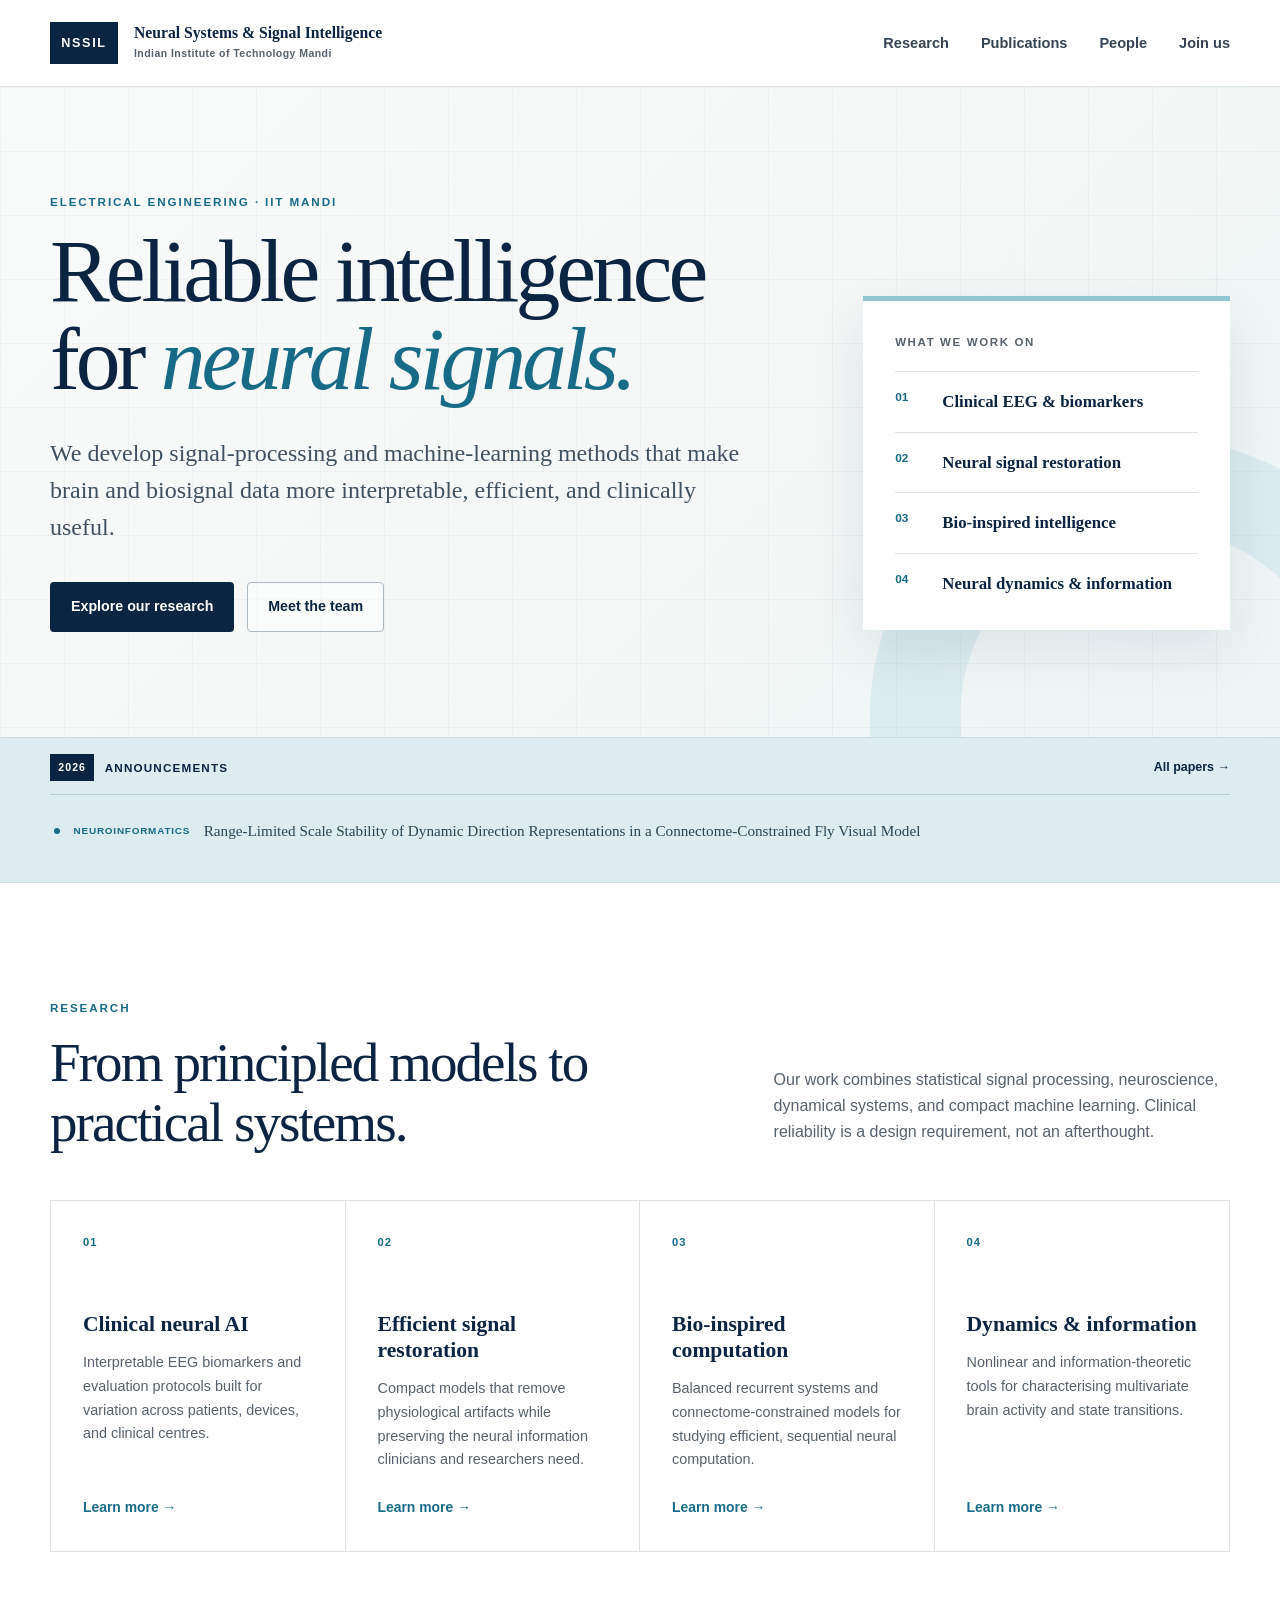
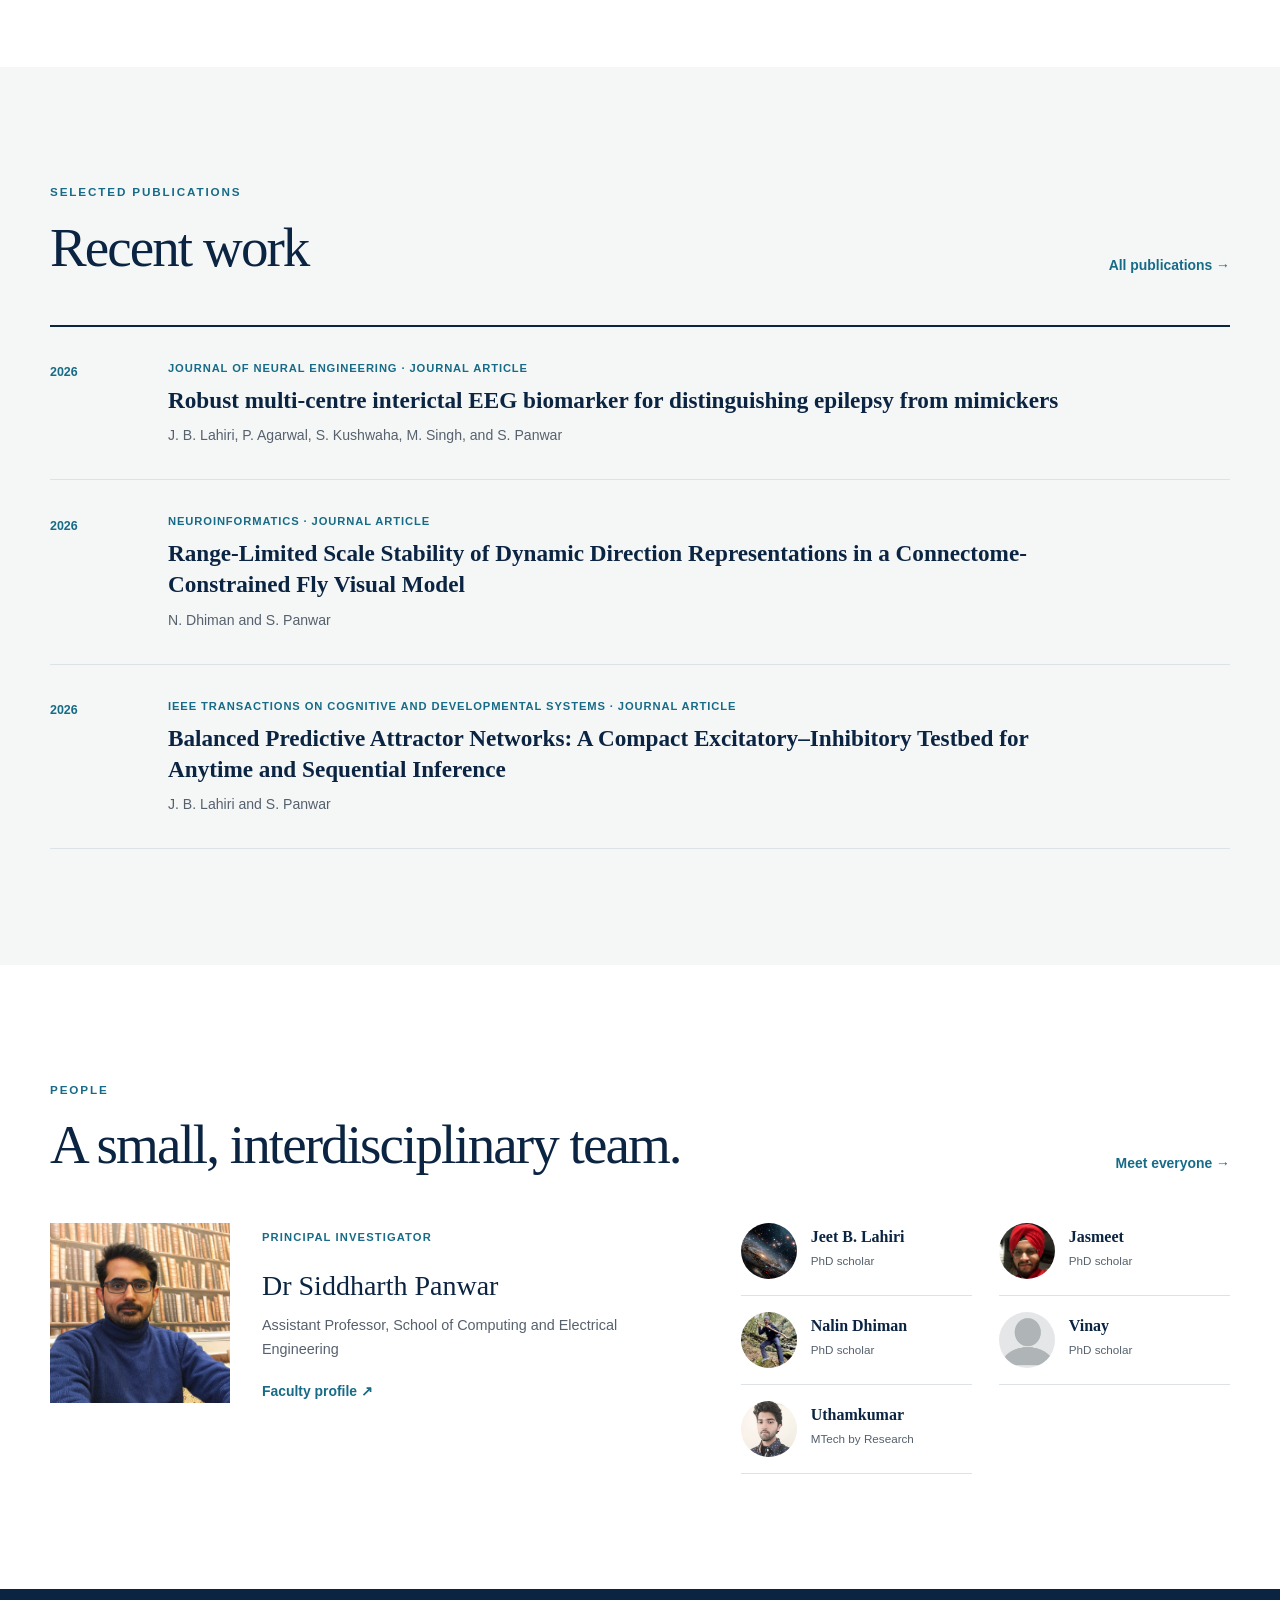
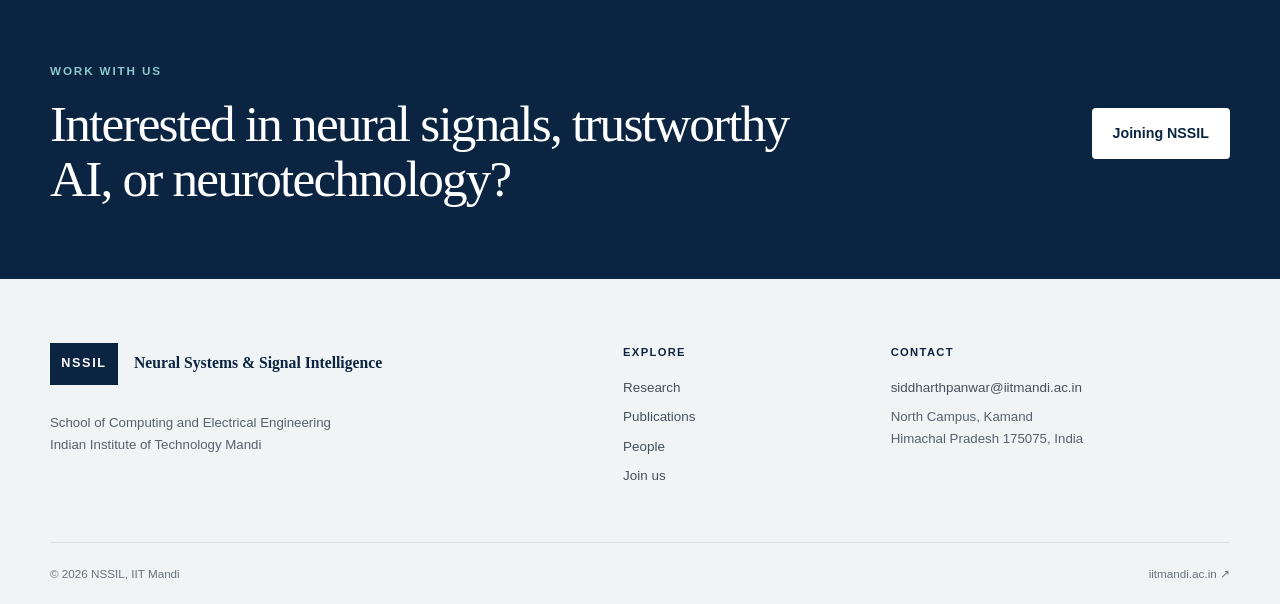
==== commit c2ce8350: "Redesign NSSIL lab website" ====
--- a/index.html
+++ b/index.html
@@ -1,731 +1,225 @@
-<!DOCTYPE html>
+<!doctype html>
 <html lang="en">
 <head>
-<meta charset="UTF-8">
-<meta name="viewport" content="width=device-width, initial-scale=1.0">
-<title>NSSIL Lab — IIT Mandi</title>
-<link rel="preconnect" href="https://fonts.googleapis.com">
-<link href="https://fonts.googleapis.com/css2?family=Cormorant:ital,wght@0,300;0,400;0,500;0,600;1,300;1,400;1,500&family=Lora:ital,wght@0,400;0,500;1,400;1,500&family=IBM+Plex+Mono:wght@300;400;500&display=swap" rel="stylesheet">
-<style>
-:root {
-  --ivory:    #faf8f4;
-  --paper:    #f3f0eb;
-  --paper2:   #ede9e2;
-  --ink:      #18160f;
-  --ink2:     #3d3a30;
-  --dim:      #6e6a5e;
-  --muted:    #a09b90;
-  --rule:     #ddd9d0;
-  --rule2:    #ccc7bc;
-  --blue:     #1d3d72;
-  --blue2:    #2a5298;
-  --blue-bg:  rgba(29,61,114,0.07);
-  --amber:    #8b5e2a;
-  --amber-bg: rgba(139,94,42,0.08);
-  --green:    #2a6b4a;
-  --red:      #8b2a2a;
-  --serif:    'Cormorant','Georgia',serif;
-  --body:     'Lora',Georgia,serif;
-  --mono:     'IBM Plex Mono',monospace;
-  --ease:     cubic-bezier(0.25,0.46,0.45,0.94);
-}
-*,*::before,*::after{box-sizing:border-box;margin:0;padding:0;}
-html{scroll-behavior:smooth;font-size:16px;}
-body{background:var(--ivory);color:var(--ink);font-family:var(--body);line-height:1.75;min-height:100vh;overflow-x:hidden;cursor:none;}
-
-/* CURSOR */
-#cur-dot{position:fixed;width:7px;height:7px;background:var(--blue);border-radius:50%;pointer-events:none;z-index:9999;transform:translate(-50%,-50%);transition:width .2s,height .2s,background .2s;will-change:left,top;}
-#cur-ring{position:fixed;width:32px;height:32px;border:1px solid var(--blue);border-radius:50%;pointer-events:none;z-index:9998;transform:translate(-50%,-50%);transition:left .13s var(--ease),top .13s var(--ease),width .3s var(--ease),height .3s var(--ease),opacity .2s;will-change:left,top;opacity:.55;}
-body.ch #cur-ring{width:52px;height:52px;opacity:.22;border-color:var(--blue2);}
-body.ch #cur-dot{width:5px;height:5px;background:var(--blue2);}
-
-/* PROGRESS */
-#prog{position:fixed;top:0;left:0;height:2px;width:0%;background:var(--blue);z-index:1000;transition:width .1s linear;}
-
-/* SIDEBAR */
-#sidebar{position:fixed;left:0;top:0;bottom:0;width:228px;background:var(--paper);border-right:1px solid var(--rule);display:flex;flex-direction:column;z-index:100;transition:transform .4s var(--ease);}
-.sb-head{padding:34px 26px 26px;border-bottom:1px solid var(--rule);}
-.sb-word{font-family:var(--mono);font-size:10px;font-weight:500;letter-spacing:.2em;text-transform:uppercase;color:var(--blue);margin-bottom:9px;}
-.sb-full{font-family:var(--serif);font-size:17.5px;font-weight:300;color:var(--ink);line-height:1.33;margin-bottom:5px;}
-.sb-inst{font-family:var(--mono);font-size:9px;color:var(--muted);letter-spacing:.05em;}
-nav{flex:1;padding:14px 0;overflow-y:auto;}
-.ng{font-family:var(--mono);font-size:8px;letter-spacing:.2em;text-transform:uppercase;color:var(--muted);padding:16px 26px 6px;}
-.ni{display:flex;align-items:center;gap:10px;padding:9px 26px;font-family:var(--mono);font-size:11.5px;color:var(--dim);cursor:pointer;border-left:2px solid transparent;letter-spacing:.02em;text-decoration:none;transition:color .2s,background .2s;}
-.ni:hover{color:var(--ink);background:var(--paper2);}
-.ni.active{color:var(--blue);border-left-color:var(--blue);background:var(--blue-bg);}
-.ni-n{font-size:8px;opacity:.4;min-width:14px;}
-.sb-foot{padding:18px 26px;border-top:1px solid var(--rule);font-family:var(--mono);font-size:8.5px;color:var(--muted);line-height:1.6;letter-spacing:.04em;}
-
-/* TOPBAR */
-#topbar{position:sticky;top:0;margin-left:228px;background:rgba(250,248,244,.92);backdrop-filter:blur(12px);-webkit-backdrop-filter:blur(12px);border-bottom:1px solid var(--rule);height:50px;display:flex;align-items:center;justify-content:space-between;padding:0 48px;z-index:50;}
-.tb-path{font-family:var(--mono);font-size:9.5px;color:var(--muted);letter-spacing:.12em;text-transform:uppercase;}
-.tb-path em{color:var(--ink2);font-style:normal;}
-.tb-r{display:flex;align-items:center;gap:20px;}
-.pill{font-family:var(--mono);font-size:8.5px;letter-spacing:.1em;text-transform:uppercase;padding:3px 10px;border-radius:20px;}
-.pill-b{background:var(--blue-bg);color:var(--blue);}
-.pill-a{background:var(--amber-bg);color:var(--amber);}
-
-/* MAIN */
-#main{margin-left:228px;}
-.page{display:none;}
-.page.active{display:block;animation:fadeUp .42s var(--ease) both;}
-@keyframes fadeUp{from{opacity:0;transform:translateY(14px);}to{opacity:1;transform:translateY(0);}}
-
-/* TICKER */
-.ticker{background:var(--blue);overflow:hidden;height:30px;display:flex;align-items:center;}
-.ticker-t{display:flex;gap:52px;animation:tick 38s linear infinite;white-space:nowrap;}
-.ti{font-family:var(--mono);font-size:9.5px;letter-spacing:.08em;color:rgba(255,255,255,.85);display:flex;align-items:center;gap:8px;flex-shrink:0;}
-.ti::before{content:'◆';font-size:5px;opacity:.5;}
-@keyframes tick{from{transform:translateX(0);}to{transform:translateX(-50%);}}
-
-/* HERO */
-.hero-wrap{min-height:calc(100vh - 80px);display:grid;grid-template-rows:1fr auto;position:relative;overflow:hidden;}
-.hero-canvas{position:absolute;inset:0;pointer-events:none;opacity:.07;}
-.hero-inner{padding:70px 48px 56px;max-width:880px;position:relative;z-index:1;}
-.h-over{display:flex;align-items:center;gap:14px;margin-bottom:38px;}
-.h-over-bar{width:34px;height:1px;background:var(--blue);}
-.h-over-txt{font-family:var(--mono);font-size:9.5px;letter-spacing:.24em;text-transform:uppercase;color:var(--blue);}
-.h-sub{font-family:var(--mono);font-size:10.5px;letter-spacing:.15em;text-transform:uppercase;color:var(--muted);margin-bottom:34px;}
-.h-title{font-family:var(--serif);font-size:clamp(50px,7vw,84px);font-weight:300;line-height:1.03;color:var(--ink);margin-bottom:8px;letter-spacing:-.01em;}
-.h-title em{font-style:italic;color:var(--blue);}
-.h-desc{font-family:var(--body);font-size:17px;line-height:1.8;color:var(--ink2);max-width:530px;margin-bottom:42px;font-style:italic;}
-.h-acts{display:flex;gap:13px;flex-wrap:wrap;}
-.btn{font-family:var(--mono);font-size:10.5px;letter-spacing:.12em;text-transform:uppercase;padding:13px 28px;cursor:pointer;border:none;transition:all .25s var(--ease);text-decoration:none;display:inline-block;}
-.btn-s{background:var(--blue);color:#fff;}
-.btn-s:hover{background:var(--blue2);}
-.btn-o{background:transparent;color:var(--ink2);border:1px solid var(--rule2);}
-.btn-o:hover{border-color:var(--blue);color:var(--blue);}
-
-/* HOME GRID */
-.hg{display:grid;grid-template-columns:1fr 1fr;border-top:1px solid var(--rule);}
-.hc{padding:42px 48px;border-bottom:1px solid var(--rule);}
-.hc:nth-child(odd){border-right:1px solid var(--rule);}
-.cl{font-family:var(--mono);font-size:8.5px;letter-spacing:.2em;text-transform:uppercase;color:var(--muted);margin-bottom:22px;display:flex;align-items:center;gap:10px;}
-.cl::after{content:'';flex:1;height:1px;background:var(--rule);}
-
-/* ANNOUNCE */
-.ai{padding:13px 0;border-bottom:1px solid var(--rule);cursor:pointer;transition:padding-left .2s var(--ease);}
-.ai:hover{padding-left:8px;}
-.ai:last-of-type{border-bottom:none;}
-.ai-m{display:flex;align-items:center;gap:8px;margin-bottom:4px;}
-.ai-d{font-family:var(--mono);font-size:9px;color:var(--muted);letter-spacing:.05em;}
-.ai-t{font-family:var(--body);font-size:15px;color:var(--ink);line-height:1.45;}
-.tag{font-family:var(--mono);font-size:8px;letter-spacing:.1em;text-transform:uppercase;padding:2px 7px;border-radius:2px;}
-.tp{background:var(--blue-bg);color:var(--blue);}
-.ta{background:var(--amber-bg);color:var(--amber);}
-.tt{background:rgba(42,107,74,.08);color:var(--green);}
-.to{background:rgba(139,42,42,.07);color:var(--red);}
-.tn{background:var(--paper2);color:var(--dim);}
-.ml{display:inline-flex;align-items:center;gap:6px;font-family:var(--mono);font-size:9.5px;letter-spacing:.1em;text-transform:uppercase;color:var(--blue);cursor:pointer;margin-top:17px;text-decoration:none;transition:gap .2s;}
-.ml:hover{gap:10px;}
-.ml::after{content:'→';}
-
-/* PAGE WRAPPER */
-.pw{max-width:900px;margin:0 auto;padding:60px 48px 90px;}
-.ph{margin-bottom:52px;padding-bottom:34px;border-bottom:1px solid var(--rule);}
-.ph-ov{font-family:var(--mono);font-size:9.5px;letter-spacing:.22em;text-transform:uppercase;color:var(--blue);margin-bottom:11px;}
-.ph-t{font-family:var(--serif);font-size:clamp(34px,5vw,56px);font-weight:300;color:var(--ink);line-height:1.08;margin-bottom:13px;}
-.ph-s{font-family:var(--body);font-size:17px;font-style:italic;color:var(--dim);max-width:540px;line-height:1.75;}
-h3.sub{font-family:var(--mono);font-size:9px;letter-spacing:.2em;text-transform:uppercase;color:var(--muted);margin-bottom:18px;padding-bottom:9px;border-bottom:1px solid var(--rule);}
-
-/* RESEARCH GRID */
-.rso{border:1px solid var(--rule);margin-bottom:56px;overflow:hidden;}
-.rst{display:grid;grid-template-columns:1fr 1fr;gap:1px;background:var(--rule);}
-.rc{padding:42px 38px;background:var(--ivory);transition:background .28s;position:relative;overflow:hidden;cursor:pointer;}
-.rc:hover{background:var(--paper);}
-.rc::after{content:'';position:absolute;bottom:0;left:0;width:100%;height:2px;background:var(--blue);transform:scaleX(0);transform-origin:left;transition:transform .38s var(--ease);}
-.rc:hover::after{transform:scaleX(1);}
-.r-num{font-family:var(--mono);font-size:9px;color:var(--muted);letter-spacing:.12em;margin-bottom:18px;}
-.r-ic{font-size:24px;margin-bottom:16px;display:block;}
-.r-t{font-family:var(--serif);font-size:21px;font-weight:400;color:var(--ink);line-height:1.28;margin-bottom:10px;}
-.r-d{font-family:var(--body);font-size:13.5px;color:var(--dim);line-height:1.72;margin-bottom:18px;}
-.r-kw{display:flex;flex-wrap:wrap;gap:5px;}
-.kw{font-family:var(--mono);font-size:8px;color:var(--muted);border:1px solid var(--rule2);padding:3px 8px;letter-spacing:.06em;}
-
-/* PUBS */
-.fbar{display:flex;border:1px solid var(--rule);margin-bottom:36px;overflow-x:auto;}
-.ft{font-family:var(--mono);font-size:9.5px;letter-spacing:.1em;text-transform:uppercase;color:var(--muted);padding:10px 17px;cursor:pointer;border-right:1px solid var(--rule);transition:all .2s;white-space:nowrap;flex-shrink:0;}
-.ft:last-child{border-right:none;}
-.ft:hover{color:var(--ink);background:var(--paper);}
-.ft.on{color:var(--blue);background:var(--blue-bg);}
-.pa{display:flex;flex-direction:column;}
-.pr{border-bottom:1px solid var(--rule);overflow:hidden;}
-.pr:first-child{border-top:1px solid var(--rule);}
-.pt{display:grid;grid-template-columns:65px 1fr auto;cursor:pointer;transition:background .2s;}
-.pt:hover{background:var(--paper);}
-.py{padding:24px 14px 24px 0;font-family:var(--mono);font-size:10px;color:var(--muted);letter-spacing:.05em;align-self:start;padding-top:27px;}
-.pm{padding:19px 0;}
-.pv{font-family:var(--mono);font-size:8.5px;letter-spacing:.1em;text-transform:uppercase;color:var(--blue);margin-bottom:6px;}
-.pt-t{font-family:var(--body);font-size:15.5px;color:var(--ink);line-height:1.44;margin-bottom:5px;}
-.pt-a{font-family:var(--body);font-size:13px;font-style:italic;color:var(--dim);}
-.pt-a strong{font-style:normal;color:var(--ink2);font-weight:500;}
-.pchev{padding:22px 4px 22px 18px;font-family:var(--mono);font-size:12px;color:var(--muted);align-self:center;transition:transform .3s var(--ease),color .2s;user-select:none;}
-.pr.open .pchev{transform:rotate(180deg);color:var(--blue);}
-.pex{max-height:0;overflow:hidden;transition:max-height .44s var(--ease);}
-.pr.open .pex{max-height:760px;}
-.pex-in{padding:0 0 22px 65px;border-top:1px solid var(--rule);}
-.pabs{font-family:var(--body);font-size:13.5px;color:var(--dim);line-height:1.78;margin-bottom:14px;padding-top:17px;}
-.plk{display:flex;gap:14px;}
-.pl{font-family:var(--mono);font-size:9px;letter-spacing:.1em;text-transform:uppercase;color:var(--blue);text-decoration:none;cursor:pointer;transition:opacity .2s;border-bottom:1px solid rgba(29,61,114,.25);padding-bottom:1px;}
-.pl:hover{opacity:.6;}
-
-/* TEAM */
-.tpi{display:grid;grid-template-columns:auto 1fr;gap:34px;padding:42px;border:1px solid var(--rule);margin-bottom:1px;background:var(--paper);transition:background .2s;}
-.tpi:hover{background:var(--paper2);}
-.av{width:78px;height:78px;border-radius:50%;background:var(--paper2);border:1px solid var(--rule2);display:flex;align-items:center;justify-content:center;font-family:var(--serif);font-size:30px;color:var(--dim);flex-shrink:0;}
-.avs{width:54px;height:54px;border-radius:50%;background:var(--paper2);border:1px solid var(--rule2);display:flex;align-items:center;justify-content:center;font-family:var(--serif);font-size:20px;color:var(--dim);flex-shrink:0;margin-bottom:14px;}
-.tr{font-family:var(--mono);font-size:8.5px;letter-spacing:.18em;text-transform:uppercase;color:var(--blue);margin-bottom:4px;}
-.tn{font-family:var(--serif);font-size:23px;font-weight:400;color:var(--ink);margin-bottom:3px;}
-.taf{font-family:var(--mono);font-size:9.5px;color:var(--muted);letter-spacing:.04em;margin-bottom:13px;}
-.tb{font-family:var(--body);font-size:14px;color:var(--dim);line-height:1.72;margin-bottom:13px;}
-.ti2{display:flex;flex-wrap:wrap;gap:5px;margin-bottom:12px;}
-.tl{display:flex;gap:14px;}
-.tlk{font-family:var(--mono);font-size:9px;letter-spacing:.08em;color:var(--dim);text-decoration:none;cursor:pointer;border-bottom:1px solid var(--rule2);transition:color .2s,border-color .2s;padding-bottom:1px;}
-.tlk:hover{color:var(--blue);border-color:var(--blue);}
-.sg{display:grid;grid-template-columns:1fr 1fr;gap:1px;background:var(--rule);border:1px solid var(--rule);}
-.sc{background:var(--ivory);padding:34px 30px;transition:background .25s;position:relative;overflow:hidden;}
-.sc:hover{background:var(--paper);}
-.sc::before{content:'';position:absolute;top:0;left:0;width:100%;height:2px;background:var(--blue);transform:scaleX(0);transform-origin:left;transition:transform .38s var(--ease);}
-.sc:hover::before{transform:scaleX(1);}
-.alr{display:flex;justify-content:space-between;align-items:baseline;padding:13px 0;border-bottom:1px solid var(--rule);}
-.alr:first-child{border-top:1px solid var(--rule);}
-.aln{font-family:var(--body);font-size:16px;color:var(--ink);}
-.ald{font-family:var(--mono);font-size:9px;color:var(--muted);margin-left:10px;letter-spacing:.04em;}
-.alx{font-family:var(--mono);font-size:9.5px;color:var(--dim);letter-spacing:.04em;}
-
-/* BLOG */
-.bf{display:grid;grid-template-columns:1fr 1fr;border:1px solid var(--rule);margin-bottom:1px;}
-.bft{padding:42px;border-right:1px solid var(--rule);}
-.bfa{padding:42px;display:flex;flex-direction:column;justify-content:space-between;background:var(--paper);}
-.bgr{display:grid;grid-template-columns:repeat(3,1fr);gap:1px;background:var(--rule);border:1px solid var(--rule);border-top:none;}
-.bc{background:var(--ivory);padding:30px 26px;cursor:pointer;transition:background .25s;}
-.bc:hover{background:var(--paper);}
-.bd{font-family:var(--mono);font-size:9px;color:var(--muted);letter-spacing:.08em;margin-bottom:11px;}
-.bt{font-family:var(--serif);font-size:20px;font-weight:400;color:var(--ink);line-height:1.3;margin-bottom:9px;}
-.bf .bt{font-size:28px;}
-.bex{font-family:var(--body);font-size:13.5px;color:var(--dim);line-height:1.7;margin-bottom:14px;}
-.bau{font-family:var(--mono);font-size:9px;color:var(--muted);letter-spacing:.05em;}
-.rm{display:inline-flex;align-items:center;gap:6px;font-family:var(--mono);font-size:9px;letter-spacing:.1em;text-transform:uppercase;color:var(--blue);cursor:pointer;text-decoration:none;margin-top:13px;transition:gap .2s;}
-.rm:hover{gap:10px;}
-.rm::after{content:'→';}
-.asp{padding:14px 0;border-bottom:1px solid var(--rule);cursor:pointer;}
-.asp:last-child{border-bottom:none;}
-.asp-t{font-family:var(--serif);font-size:15.5px;color:var(--ink);line-height:1.35;margin-bottom:3px;transition:color .2s;}
-.asp:hover .asp-t{color:var(--blue);}
-.asp-m{font-family:var(--mono);font-size:9px;color:var(--muted);}
-
-/* ANNOUNCEMENTS */
-.anf{display:grid;grid-template-columns:128px 1fr;gap:26px;padding:26px 0;border-bottom:1px solid var(--rule);cursor:pointer;transition:padding-left .2s var(--ease);}
-.anf:hover{padding-left:6px;}
-.anfd{font-family:var(--mono);font-size:9.5px;color:var(--muted);letter-spacing:.05em;padding-top:3px;line-height:1.6;}
-.anft{font-family:var(--body);font-size:16px;color:var(--ink);margin-bottom:5px;line-height:1.42;}
-.anfb{font-family:var(--body);font-size:13.5px;color:var(--dim);line-height:1.72;}
-
-/* CONTACT */
-.cg{display:grid;grid-template-columns:1fr 1fr;gap:1px;background:var(--rule);border:1px solid var(--rule);margin-bottom:48px;}
-.cc{background:var(--ivory);padding:30px;}
-.ccl{font-family:var(--mono);font-size:8.5px;letter-spacing:.18em;text-transform:uppercase;color:var(--muted);margin-bottom:9px;}
-.ccv{font-family:var(--body);font-size:15px;color:var(--ink);line-height:1.7;}
-.ccv a{color:var(--blue);text-decoration:none;border-bottom:1px solid rgba(29,61,114,.25);}
-.jg{display:grid;grid-template-columns:1fr 1fr;gap:1px;background:var(--rule);border:1px solid var(--rule);}
-.jc{background:var(--ivory);padding:30px;transition:background .2s;}
-.jc:hover{background:var(--paper);}
-.jr{font-family:var(--serif);font-size:20px;font-weight:400;color:var(--ink);margin-bottom:9px;}
-.jd{font-family:var(--body);font-size:13.5px;color:var(--dim);line-height:1.7;}
-
-/* COLLAB */
-.cs{display:flex;flex-wrap:wrap;gap:7px;margin-top:14px;}
-.cc2{font-family:var(--mono);font-size:9px;letter-spacing:.1em;color:var(--dim);border:1px solid var(--rule2);padding:6px 13px;transition:all .2s;cursor:default;}
-.cc2:hover{border-color:var(--blue);color:var(--blue);background:var(--blue-bg);}
-
-/* MODAL */
-.ov{position:fixed;inset:0;background:rgba(24,22,15,.38);backdrop-filter:blur(7px);-webkit-backdrop-filter:blur(7px);z-index:500;display:flex;align-items:center;justify-content:center;opacity:0;pointer-events:none;transition:opacity .3s;}
-.ov.open{opacity:1;pointer-events:all;}
-.mo{background:var(--ivory);border:1px solid var(--rule2);max-width:640px;width:92%;max-height:82vh;overflow-y:auto;padding:50px 46px;position:relative;transform:translateY(10px);transition:transform .33s var(--ease);box-shadow:0 24px 72px rgba(0,0,0,.1);}
-.ov.open .mo{transform:translateY(0);}
-.mc{position:absolute;top:17px;right:20px;font-family:var(--mono);font-size:9px;letter-spacing:.1em;color:var(--muted);cursor:pointer;text-transform:uppercase;transition:color .2s;}
-.mc:hover{color:var(--blue);}
-.mo-ov{font-family:var(--mono);font-size:9px;letter-spacing:.2em;text-transform:uppercase;color:var(--blue);margin-bottom:9px;}
-.mo-t{font-family:var(--serif);font-size:28px;font-weight:300;color:var(--ink);line-height:1.2;margin-bottom:22px;}
-.mo-b{font-family:var(--body);font-size:14.5px;color:var(--dim);line-height:1.82;}
-.mo-b p{margin-bottom:13px;}
-.mo-b p:last-child{margin-bottom:0;}
-
-/* SCROLLBAR */
-::-webkit-scrollbar{width:4px;}
-::-webkit-scrollbar-track{background:transparent;}
-::-webkit-scrollbar-thumb{background:var(--rule2);border-radius:2px;}
-
-/* HAMBURGER */
-.ham{display:none;position:fixed;top:12px;left:12px;z-index:300;background:var(--paper);border:1px solid var(--rule);padding:9px 12px;font-size:16px;color:var(--ink);cursor:pointer;}
-
-@media(max-width:860px){
-  body{cursor:auto;}
-  #cur-dot,#cur-ring{display:none;}
-  #sidebar{transform:translateX(-100%);}
-  #sidebar.open{transform:translateX(0);}
-  #main,#topbar{margin-left:0;}
-  #topbar{position:static;}
-  .ham{display:block;}
-  .hero-inner{padding:70px 22px 48px;}
-  .hg{grid-template-columns:1fr;}
-  .hc:nth-child(odd){border-right:none;}
-  .rst{grid-template-columns:1fr;}
-  .bf{grid-template-columns:1fr;}
-  .bft{border-right:none;border-bottom:1px solid var(--rule);}
-  .bgr{grid-template-columns:1fr;}
-  .sg{grid-template-columns:1fr;}
-  .cg,.jg{grid-template-columns:1fr;}
-  .tpi{grid-template-columns:1fr;gap:18px;}
-  .pw{padding:48px 22px 70px;}
-  .anf{grid-template-columns:1fr;gap:6px;}
-  .pt{grid-template-columns:46px 1fr auto;}
-  .pex-in{padding-left:46px;}
-  .bf .bt{font-size:22px;}
-  .tb-path{display:none;}
-}
-</style>
+  <meta charset="utf-8">
+  <meta name="viewport" content="width=device-width, initial-scale=1">
+  <meta name="description" content="The Neural Systems and Signal Intelligence Laboratory at IIT Mandi develops reliable computational methods for neural signals, clinical EEG, and bio-inspired intelligence.">
+  <meta property="og:title" content="NSSIL — IIT Mandi">
+  <meta property="og:description" content="Reliable intelligence for neural signals, from theory to clinical translation.">
+  <meta property="og:type" content="website">
+  <meta property="og:url" content="https://labs.siddharthpanwar.com/">
+  <meta property="og:image" content="https://labs.siddharthpanwar.com/lab_logo.png">
+  <title>NSSIL — Neural Systems &amp; Signal Intelligence Laboratory</title>
+  <link rel="stylesheet" href="styles.css">
 </head>
 <body>
-
-<div id="cur-dot"></div>
-<div id="cur-ring"></div>
-<div id="prog"></div>
-<button class="ham" onclick="toggleSB()">☰</button>
-
-<aside id="sidebar">
-  <div class="sb-head">
-    <div class="sb-word">NSSIL Lab</div>
-    <div class="sb-full">Neural Systems &amp;<br>Signal Intelligence</div>
-    <div class="sb-inst">EE Dept · IIT Mandi</div>
-  </div>
-  <nav>
-    <div class="ng">Main</div>
-    <a class="ni active" onclick="show('home')"><span class="ni-n">01</span>Home</a>
-    <a class="ni" onclick="show('research')"><span class="ni-n">02</span>Research</a>
-    <a class="ni" onclick="show('publications')"><span class="ni-n">03</span>Publications</a>
-    <a class="ni" onclick="show('team')"><span class="ni-n">04</span>Team</a>
-    <div class="ng">Updates</div>
-    <a class="ni" onclick="show('blog')"><span class="ni-n">05</span>Blog</a>
-    <a class="ni" onclick="show('announcements')"><span class="ni-n">06</span>Announcements</a>
-    <div class="ng">Lab</div>
-    <a class="ni" onclick="show('contact')"><span class="ni-n">07</span>Contact &amp; Join</a>
-  </nav>
-  <div class="sb-foot">© 2025 NSSIL Lab<br>IIT Mandi · HP 175075<br>Est. 2023</div>
-</aside>
-
-<div id="topbar">
-  <div class="tb-path">NSSIL / <em id="bread">Home</em></div>
-  <div class="tb-r">
-    <span class="pill pill-b">2 New Pubs</span>
-    <span class="pill pill-a">Position Open</span>
-  </div>
-</div>
-
-<div id="main">
-
-<div id="home" class="page active">
-  <div class="ticker">
-    <div class="ticker-t">
-      <span class="ti">Paper accepted at the Journal of Neural Engineering</span>
-      <span class="ti">Paper accepted at 51st IEEE International Conference on Acoustics, Speech, and Signal Processing ICASSP 2026!</span>
-      <span class="ti">Paper accepted at the Journal of Neural Engineering</span>
-      <span class="ti">Paper accepted at 51st IEEE International Conference on Acoustics, Speech, and Signal Processing ICASSP 2026!</span>
-      <span class="ti">Paper accepted at the Journal of Neural Engineering</span>
-      <span class="ti">Paper accepted at 51st IEEE International Conference on Acoustics, Speech, and Signal Processing ICASSP 2026!</span>
+  <a class="skip-link" href="#main">Skip to content</a>
+
+  <header class="site-header">
+    <div class="shell header-inner">
+      <a class="brand" href="index.html" aria-label="NSSIL home">
+        <span class="brand-mark">NSSIL</span>
+        <span class="brand-copy">Neural Systems &amp; Signal Intelligence<br><small>Indian Institute of Technology Mandi</small></span>
+      </a>
+      <nav class="desktop-nav" aria-label="Primary navigation">
+        <a href="research.html">Research</a>
+        <a href="publications.html">Publications</a>
+        <a href="people.html">People</a>
+        <a href="join.html">Join us</a>
+      </nav>
+      <details class="mobile-nav">
+        <summary aria-label="Open navigation">Menu</summary>
+        <nav aria-label="Mobile navigation">
+          <a href="research.html">Research</a>
+          <a href="publications.html">Publications</a>
+          <a href="people.html">People</a>
+          <a href="join.html">Join us</a>
+        </nav>
+      </details>
     </div>
-  </div>
-
-  <div class="hero-wrap">
-    <svg class="hero-canvas" id="eeg-svg" viewBox="0 0 960 220" preserveAspectRatio="none" xmlns="http://www.w3.org/2000/svg">
-      <g stroke="#1d3d72" fill="none" stroke-width="1">
-        <path id="w1" d="M0,65 C120,35 240,95 360,65 C480,35 600,95 720,65 C840,35 960,95 960,65"/>
-        <path id="w2" d="M0,110 C120,80 240,140 360,110 C480,80 600,140 720,110 C840,80 960,140 960,110" stroke-dasharray="4 3" opacity=".55"/>
-        <path id="w3" d="M0,155 C120,125 240,185 360,155 C480,125 600,185 720,155 C840,125 960,185 960,155" stroke-dasharray="2 5" opacity=".3"/>
-      </g>
-    </svg>
-
-    <div class="hero-inner">
-      <div class="h-over">
-        <div class="h-over-bar"></div>
-        <div class="h-over-txt">Electrical Engineering · IIT Mandi · Est. 2023</div>
-      </div>
-      <div class="h-sub">Neural Systems &amp; Signal Intelligence Laboratory</div>
-      <h1 class="h-title">Decoding the<br><em>language</em><br>of the brain.</h1>
-      <p class="h-desc">We develop computational frameworks and foundation models for neural signal analysis — with clinical brain-computer interfaces and AI-assisted neurological diagnostics at the centre.</p>
-      <div class="h-acts">
-        <button class="btn btn-s" onclick="show('research')">Explore Research</button>
-        <button class="btn btn-o" onclick="show('publications')">Publications</button>
-      </div>
+  </header>
+
+  <main id="main">
+    <section class="hero">
+      <div class="shell hero-grid">
+        <div class="hero-copy">
+          <p class="eyebrow">Electrical Engineering · IIT Mandi</p>
+          <h1>Reliable intelligence for <em>neural signals.</em></h1>
+          <p class="lede">We develop signal-processing and machine-learning methods that make brain and biosignal data more interpretable, efficient, and clinically useful.</p>
+          <div class="button-row">
+            <a class="button button-primary" href="research.html">Explore our research</a>
+            <a class="button button-secondary" href="people.html">Meet the team</a>
+          </div>
+        </div>
+        <aside class="hero-panel" aria-label="Laboratory focus">
+          <p class="panel-kicker">What we work on</p>
+          <ol class="focus-list">
+            <li><span>01</span><strong>Clinical EEG &amp; biomarkers</strong></li>
+            <li><span>02</span><strong>Neural signal restoration</strong></li>
+            <li><span>03</span><strong>Bio-inspired intelligence</strong></li>
+            <li><span>04</span><strong>Neural dynamics &amp; information</strong></li>
+          </ol>
+        </aside>
+      </div>
+    </section>
+
+    <section class="bulletin" aria-label="2026 accepted papers">
+      <div class="shell bulletin-inner">
+        <div class="bulletin-heading">
+          <span class="bulletin-year">2026</span>
+          <strong>Announcements</strong>
+        </div>
+        <div class="bulletin-viewport" aria-live="off">
+          <div class="bulletin-track">
+            <div class="bulletin-set">
+              <a class="bulletin-item" href="https://scholar.google.com/citations?view_op=view_citation&amp;hl=en&amp;user=iZpbO9UAAAAJ&amp;citation_for_view=iZpbO9UAAAAJ:Y0pCki6q_DkC"><span>Neuroinformatics</span> Range-Limited Scale Stability of Dynamic Direction Representations in a Connectome-Constrained Fly Visual Model</a>
+              <a class="bulletin-item" href="https://www.sciencedirect.com/science/article/pii/S0378437126005091"><span>Physica A</span> Flow Condensation and Nonlinear Fragility in Spatially Embedded Directed Networks</a>
+              <a class="bulletin-item" href="https://www.nature.com/articles/s41598-026-52140-3"><span>Scientific Reports</span> Energy-Efficient Information Processing and Eligibility-Trace Plasticity in the Drosophila Optic Lobe Connectome</a>
+              <a class="bulletin-item" href="https://ieeexplore.ieee.org/abstract/document/11557092/"><span>IEEE TCDS</span> Balanced Predictive Attractor Networks: A Compact Excitatory–Inhibitory Testbed for Anytime and Sequential Inference</a>
+              <a class="bulletin-item" href="https://iopscience.iop.org/article/10.1088/1741-2552/ae7906/meta"><span>Journal of Neural Engineering</span> Robust Multi-Centre Interictal EEG Biomarker for Distinguishing Epilepsy from Mimickers</a>
+              <a class="bulletin-item" href="https://ieeexplore.ieee.org/abstract/document/11462844/"><span>ICASSP</span> Femtomodels for EEG Artifact Removal: A Parameter Lower-Bound for Generalisable EOG Denoising</a>
+            </div>
+            <div class="bulletin-set" aria-hidden="true">
+              <span class="bulletin-item"><span>Neuroinformatics</span> Range-Limited Scale Stability of Dynamic Direction Representations in a Connectome-Constrained Fly Visual Model</span>
+              <span class="bulletin-item"><span>Physica A</span> Flow Condensation and Nonlinear Fragility in Spatially Embedded Directed Networks</span>
+              <span class="bulletin-item"><span>Scientific Reports</span> Energy-Efficient Information Processing and Eligibility-Trace Plasticity in the Drosophila Optic Lobe Connectome</span>
+              <span class="bulletin-item"><span>IEEE TCDS</span> Balanced Predictive Attractor Networks: A Compact Excitatory–Inhibitory Testbed for Anytime and Sequential Inference</span>
+              <span class="bulletin-item"><span>Journal of Neural Engineering</span> Robust Multi-Centre Interictal EEG Biomarker for Distinguishing Epilepsy from Mimickers</span>
+              <span class="bulletin-item"><span>ICASSP</span> Femtomodels for EEG Artifact Removal: A Parameter Lower-Bound for Generalisable EOG Denoising</span>
+            </div>
+          </div>
+        </div>
+        <a class="bulletin-all" href="publications.html#year-2026">All papers <span aria-hidden="true">→</span></a>
+      </div>
+    </section>
+
+    <section class="section">
+      <div class="shell">
+        <div class="section-heading split-heading">
+          <div>
+            <p class="eyebrow">Research</p>
+            <h2>From principled models to practical systems.</h2>
+          </div>
+          <p>Our work combines statistical signal processing, neuroscience, dynamical systems, and compact machine learning. Clinical reliability is a design requirement, not an afterthought.</p>
+        </div>
+        <div class="research-grid">
+          <article class="research-card">
+            <span class="card-index">01</span>
+            <h3>Clinical neural AI</h3>
+            <p>Interpretable EEG biomarkers and evaluation protocols built for variation across patients, devices, and clinical centres.</p>
+            <a class="text-link" href="research.html#clinical-ai">Learn more <span aria-hidden="true">→</span></a>
+          </article>
+          <article class="research-card">
+            <span class="card-index">02</span>
+            <h3>Efficient signal restoration</h3>
+            <p>Compact models that remove physiological artifacts while preserving the neural information clinicians and researchers need.</p>
+            <a class="text-link" href="research.html#restoration">Learn more <span aria-hidden="true">→</span></a>
+          </article>
+          <article class="research-card">
+            <span class="card-index">03</span>
+            <h3>Bio-inspired computation</h3>
+            <p>Balanced recurrent systems and connectome-constrained models for studying efficient, sequential neural computation.</p>
+            <a class="text-link" href="research.html#bio-inspired">Learn more <span aria-hidden="true">→</span></a>
+          </article>
+          <article class="research-card">
+            <span class="card-index">04</span>
+            <h3>Dynamics &amp; information</h3>
+            <p>Nonlinear and information-theoretic tools for characterising multivariate brain activity and state transitions.</p>
+            <a class="text-link" href="research.html#dynamics">Learn more <span aria-hidden="true">→</span></a>
+          </article>
+        </div>
+      </div>
+    </section>
+
+    <section class="section section-tint">
+      <div class="shell">
+        <div class="section-heading heading-with-link">
+          <div>
+            <p class="eyebrow">Selected publications</p>
+            <h2>Recent work</h2>
+          </div>
+          <a class="text-link" href="publications.html">All publications <span aria-hidden="true">→</span></a>
+        </div>
+        <div class="publication-list">
+          <article class="publication-row">
+            <div class="publication-year">2026</div>
+            <div>
+              <p class="publication-meta">Journal of Neural Engineering · Journal article</p>
+              <h3><a href="https://iopscience.iop.org/article/10.1088/1741-2552/ae7906/meta">Robust multi-centre interictal EEG biomarker for distinguishing epilepsy from mimickers</a></h3>
+              <p>J. B. Lahiri, P. Agarwal, S. Kushwaha, M. Singh, and S. Panwar</p>
+            </div>
+          </article>
+          <article class="publication-row">
+            <div class="publication-year">2026</div>
+            <div>
+              <p class="publication-meta">Neuroinformatics · Journal article</p>
+              <h3><a href="https://scholar.google.com/citations?view_op=view_citation&amp;hl=en&amp;user=iZpbO9UAAAAJ&amp;citation_for_view=iZpbO9UAAAAJ:Y0pCki6q_DkC">Range-Limited Scale Stability of Dynamic Direction Representations in a Connectome-Constrained Fly Visual Model</a></h3>
+              <p>N. Dhiman and S. Panwar</p>
+            </div>
+          </article>
+          <article class="publication-row">
+            <div class="publication-year">2026</div>
+            <div>
+              <p class="publication-meta">IEEE Transactions on Cognitive and Developmental Systems · Journal article</p>
+              <h3><a href="https://ieeexplore.ieee.org/abstract/document/11557092/">Balanced Predictive Attractor Networks: A Compact Excitatory–Inhibitory Testbed for Anytime and Sequential Inference</a></h3>
+              <p>J. B. Lahiri and S. Panwar</p>
+            </div>
+          </article>
+        </div>
+      </div>
+    </section>
+
+    <section class="section">
+      <div class="shell">
+        <div class="section-heading heading-with-link">
+          <div>
+            <p class="eyebrow">People</p>
+            <h2>A small, interdisciplinary team.</h2>
+          </div>
+          <a class="text-link" href="people.html">Meet everyone <span aria-hidden="true">→</span></a>
+        </div>
+        <div class="people-preview">
+          <article class="pi-preview">
+            <img src="siddharth.jpeg" alt="Dr Siddharth Panwar">
+            <div>
+              <p class="role">Principal investigator</p>
+              <h3>Dr Siddharth Panwar</h3>
+              <p>Assistant Professor, School of Computing and Electrical Engineering</p>
+              <a class="text-link" href="https://faculty.iitmandi.ac.in/~siddharthpanwar/">Faculty profile <span aria-hidden="true">↗</span></a>
+            </div>
+          </article>
+          <div class="student-preview" aria-label="Student researchers">
+            <a href="people/jeet-lahiri.html"><img src="jeet.jpeg" alt=""><span><strong>Jeet B. Lahiri</strong><small>PhD scholar</small></span></a>
+            <a href="people/jasmeet.html"><img src="jasmeet.jpeg" alt=""><span><strong>Jasmeet</strong><small>PhD scholar</small></span></a>
+            <a href="people/nalin-dhiman.html"><img src="nalin.jpeg" alt=""><span><strong>Nalin Dhiman</strong><small>PhD scholar</small></span></a>
+            <a href="people/vinay.html"><img src="vinay.jpeg" alt=""><span><strong>Vinay</strong><small>PhD scholar</small></span></a>
+            <a href="people/uthamkumar.html"><img src="utham.jpeg" alt=""><span><strong>Uthamkumar</strong><small>MTech by Research</small></span></a>
+          </div>
+        </div>
+      </div>
+    </section>
+
+    <section class="cta-band">
+      <div class="shell cta-inner">
+        <div>
+          <p class="eyebrow">Work with us</p>
+          <h2>Interested in neural signals, trustworthy AI, or neurotechnology?</h2>
+        </div>
+        <a class="button button-light" href="join.html">Joining NSSIL</a>
+      </div>
+    </section>
+  </main>
+
+  <footer class="site-footer">
+    <div class="shell footer-grid">
+      <div>
+        <a class="brand footer-brand" href="index.html"><span class="brand-mark">NSSIL</span><span class="brand-copy">Neural Systems &amp; Signal Intelligence</span></a>
+        <p>School of Computing and Electrical Engineering<br>Indian Institute of Technology Mandi</p>
+      </div>
+      <div><h2>Explore</h2><a href="research.html">Research</a><a href="publications.html">Publications</a><a href="people.html">People</a><a href="join.html">Join us</a></div>
+      <div><h2>Contact</h2><a href="mailto:siddharthpanwar@iitmandi.ac.in">siddharthpanwar@iitmandi.ac.in</a><p>North Campus, Kamand<br>Himachal Pradesh 175075, India</p></div>
     </div>
-  </div>
-
-  <div class="hg">
-    <div class="hc">
-      <div class="cl">Latest News</div>
-      <div class="ai" onclick="show('announcements')"><div class="ai-m"><span class="ai-d">2026</span><span class="tag tp">Publication</span></div><div class="ai-t">Scientific Reports — Drosophila optic lobe connectome</div></div>
-      <div class="ai" onclick="show('announcements')"><div class="ai-m"><span class="ai-d">Jan 2026</span><span class="tag tp">Publication</span></div><div class="ai-t">ICASSP 2026 accepted — Femtomodels for EEG Artifact Removal</div></div>
-      <div class="ai" onclick="show('announcements')"><div class="ai-m"><span class="ai-d">Dec 2025</span><span class="tag tp">Publication</span></div><div class="ai-t">JNE accepted — Clinical readiness of AI in EEG-based epilepsy diagnosis</div></div>
-      <a class="ml" onclick="show('announcements')">All announcements</a>
-    </div>
-    <div class="hc">
-      <div class="cl">Research Spotlight</div>
-      <div style="font-family:var(--mono);font-size:9px;color:var(--muted);letter-spacing:.12em;margin-bottom:9px;">01 / ARTIFACT REMOVAL &amp; PRETRAINING</div>
-      <div style="font-family:var(--serif);font-size:21px;color:var(--ink);line-height:1.28;margin-bottom:9px;">Robust Parameter Lower-Bound for Denoising</div>
-      <div style="font-family:var(--body);font-size:14px;color:var(--dim);line-height:1.72;">Generalisable EOG denoising relies on precise parameter optimization without sacrificing clinical utility. Our frameworks aim at minimizing network complexity whilst maximizing preservation of neurological biomarkers.</div>
-      <a class="ml" onclick="show('research')">All research areas</a>
-    </div>
-  </div>
-</div>
-
-<div id="research" class="page">
-  <div class="pw">
-    <div class="ph"><div class="ph-ov">Research Areas</div><h1 class="ph-t">Our Work</h1><p class="ph-s">Computational approaches to understanding neural dynamics — with clinical translation at the core.</p></div>
-    <h3 class="sub">Active Research Threads — click to expand</h3>
-    <div class="rso">
-      <div class="rst" id="rst">
-        <div class="rc" onclick="openM('mr1')"><div class="r-num">01 / EEG FOUNDATION MODELS</div><span class="r-ic">⚡</span><div class="r-t">EEG Foundation Models &amp; Self-Supervised Learning</div><div class="r-d">Large-scale pretraining frameworks tailored for EEG, incorporating pathology-aware objectives and information-theoretic constraints that align representations with clinical semantics.</div><div class="r-kw"><span class="kw">Self-Supervised</span><span class="kw">Transformer</span><span class="kw">IIB</span><span class="kw">Multi-Center</span></div></div>
-        <div class="rc" onclick="openM('mr2')"><div class="r-num">02 / BRAIN-COMPUTER INTERFACES</div><span class="r-ic">🧠</span><div class="r-t">Brain-Computer Interfaces &amp; Assistive Neurotechnology</div><div class="r-d">Real-time EEG decoding for communication, motor rehabilitation, and attention monitoring. Full-stack pipelines from streaming acquisition to online adaptive classification.</div><div class="r-kw"><span class="kw">Real-Time</span><span class="kw">SSVEP</span><span class="kw">P300</span><span class="kw">Muse</span></div></div>
-        <div class="rc" onclick="openM('mr3')"><div class="r-num">03 / DYNAMICAL SYSTEMS</div><span class="r-ic">🌀</span><div class="r-t">Chaos Theory &amp; Neural Dynamics</div><div class="r-d">Treating EEG as observations from chaotic attractors — extracting invariant geometric and spectral features via Lyapunov exponents, fractal dimensions, and recurrence quantification.</div><div class="r-kw"><span class="kw">Chaos Theory</span><span class="kw">Lyapunov</span><span class="kw">Attractor</span><span class="kw">RQA</span></div></div>
-        <div class="rc" onclick="openM('mr4')"><div class="r-num">04 / CLINICAL AI</div><span class="r-ic">🏥</span><div class="r-t">Clinical Neurological AI &amp; Epilepsy Diagnosis</div><div class="r-d">Multi-center validation for distinguishing epilepsy from non-epileptic seizure mimickers, with rigorous cross-center evaluation addressing systematic data heterogeneity.</div><div class="r-kw"><span class="kw">Epilepsy</span><span class="kw">IHBAS</span><span class="kw">Biomarkers</span><span class="kw">XAI</span></div></div>
-        <div class="rc" onclick="openM('mr5')"><div class="r-num">05 / BIO-INSPIRED ARCHITECTURES</div><span class="r-ic">🔬</span><div class="r-t">Biologically-Inspired Neural Architectures</div><div class="r-d">Spiking neural networks, reservoir computing, and E/I-balanced attractor networks (BPAN) guided by Dale's law — applied to anytime inference on temporal signals.</div><div class="r-kw"><span class="kw">SNN</span><span class="kw">E/I Balance</span><span class="kw">BPAN</span><span class="kw">Reservoir</span></div></div>
-        <div class="rc" onclick="openM('mr6')"><div class="r-num">06 / INFORMATION THEORY</div><span class="r-ic">📡</span><div class="r-t">Information Theory &amp; Neural Signal Fidelity</div><div class="r-d">The IFB framework quantifies Gaussian mutual information rates between latent neural sources and EEG observations, grounding representation learning in rigorous theory.</div><div class="r-kw"><span class="kw">IFB</span><span class="kw">MI Rate</span><span class="kw">ICA</span><span class="kw">Source Sep.</span></div></div>
-      </div>
-    </div>
-    <h3 class="sub" style="margin-top:52px;">Collaborating Institutions</h3>
-    <div class="cs">
-      <div class="cc2">IHBAS, Delhi</div><div class="cc2">MAX Superspeciality Hospital</div><div class="cc2">MEDICADE</div><div class="cc2">AIIMS Delhi</div><div class="cc2">IIT Delhi</div><div class="cc2">NIMHANS Bangalore</div>
-    </div>
-  </div>
-</div>
-
-<div id="publications" class="page">
-  <div class="pw">
-    <div class="ph"><div class="ph-ov">Academic Output</div><h1 class="ph-t">Publications</h1><p class="ph-s">Peer-reviewed work at the intersection of signal processing, machine learning, and clinical neuroscience.</p></div>
-    <div class="fbar">
-      <div class="ft on" onclick="fpub(this,'all')">All</div>
-      <div class="ft" onclick="fpub(this,'conference')">Conference</div>
-      <div class="ft" onclick="fpub(this,'journal')">Journal</div>
-      <div class="ft" onclick="fpub(this,'workshop')">Workshop</div>
-      <div class="ft" onclick="fpub(this,'preprint')">Preprint</div>
-      <div class="ft" onclick="fpub(this,'2026')">2026</div>
-      <div class="ft" onclick="fpub(this,'2025')">2025</div>
-    </div>
-    <div class="pa" id="pl"></div>
-  </div>
-</div>
-
-<div id="team" class="page">
-  <div class="pw">
-    <div class="ph"><div class="ph-ov">People</div><h1 class="ph-t">The Team</h1><p class="ph-s">Researchers at the intersection of signal processing, artificial intelligence, and clinical neuroscience.</p></div>
-    <div class="tpi">
-      <div><img src="siddharth.jpeg" alt="Dr. Siddharth Panwar" class="av" style="object-fit:cover;"></div>
-      <div>
-        <div class="tr">Principal Investigator</div>
-        <div class="tn">Dr. Siddharth Panwar</div>
-        <div class="taf">Assistant Professor · Electrical Engineering · IIT Mandi</div>
-        <div class="tb">Dr. Siddharth Panwar received his B.S. from the University of Arizona and M.S. from Stanford University, both in Electrical Engineering. After designing analog circuits at Mosys Inc., he obtained his Ph.D. from IIT Delhi, focusing on engineering novel computational biomarkers from neural signals. He directs research at the intersection of multivariate signal processing, machine learning, and diagnostic medicine, employing a data-centric AI approach.</div>
-        <div class="ti2"><span class="kw">Data-Centric ML</span><span class="kw">Predictive Modeling</span><span class="kw">Multivariate Signal Processing</span></div>
-        <div class="tl"><a class="tlk" href="https://faculty.iitmandi.ac.in/~siddharthpanwar/">Faculty Page</a><a class="tlk" href="https://scholar.google.com/citations?user=X1PTp24AAAAJ&hl=en">Google Scholar</a><a class="tlk" href="mailto:siddharthpanwar@iitmandi.ac.in">siddharthpanwar@iitmandi.ac.in</a></div>
-      </div>
-    </div>
-    <div class="sg">
-      <div class="sc">
-        <img src="jeet.jpeg" class="avs" style="object-fit:cover;">
-        <div class="tr">Ph.D. Scholar</div>
-        <div class="tn">Jeet</div>
-        <div class="taf">IIT Mandi</div>
-        <div class="tb">Information Fidelity Bound of EEG, Neuro-inspired architectures and computing, analysis of multivariate time series, computational neuropathology diagnostic systems, EEG based foundation model.</div>
-        <div class="ti2"><span class="kw">Foundation Models</span><span class="kw">Time Series</span><span class="kw">Neuro-inspired AI</span></div>
-        <div class="tl" style="margin-top:10px;"><a class="tlk" href="mailto:d23146@students.iitmandi.ac.in">d23146@students.iitmandi.ac.in</a><a class="tlk" href="https://scholar.google.com/citations?user=3GO-e24AAAAJ&hl=en">Google Scholar</a></div>
-      </div>
-      <div class="sc">
-        <img src="jasmeet.jpeg" class="avs" style="object-fit:cover;">
-        <div class="tr">Ph.D. Scholar</div>
-        <div class="tn">Jasmeet</div>
-        <div class="taf">IIT Mandi</div>
-        <div class="tb">Deep Learning, Biosignals &amp; Neural Signal Processing, Neural Information Theories, Brain-Computer Interfaces &amp; Neuroimaging Hardware.</div>
-        <div class="ti2"><span class="kw">Deep Learning</span><span class="kw">BCI</span><span class="kw">Neuroimaging</span></div>
-        <div class="tl" style="margin-top:10px;"><a class="tlk" href="mailto:jasmeetsngh19@gmail.com">jasmeetsngh19@gmail.com</a></div>
-      </div>
-      <div class="sc">
-        <img src="nalin.jpeg" class="avs" style="object-fit:cover;">
-        <div class="tr">Ph.D. Scholar</div>
-        <div class="tn">Nalin</div>
-        <div class="taf">IIT Mandi</div>
-        <div class="tb">Investigates biological computation through the lens of theoretical physics. By applying information-theoretic limits and Stochastic Physics principles to biological connectomes, he develops spiking neural models that bridge biological plasticity with energy-efficient AI.</div>
-        <div class="ti2"><span class="kw">Neuromorphic AI</span><span class="kw">Information Theory</span></div>
-        <div class="tl" style="margin-top:10px;"><a class="tlk" href="mailto:d24008@students.iitmandi.ac.in">d24008@students.iitmandi.ac.in</a></div>
-      </div>
-      <div class="sc">
-        <img src="vinay.jpeg" class="avs" style="object-fit:cover;">
-        <div class="tr">Ph.D. Scholar</div>
-        <div class="tn">Vinay</div>
-        <div class="taf">IIT Mandi</div>
-        <div class="tb">Studies brain activity through the lens of nonlinear dynamical systems. Uses dynamical time-series analysis and multivariate signal processing to quantify brain-state transitions, extracting interpretable markers of neural dynamics.</div>
-        <div class="ti2"><span class="kw">Nonlinear Dynamics</span><span class="kw">Brain-State</span></div>
-        <div class="tl" style="margin-top:10px;"><a class="tlk" href="mailto:d23036@students.iitmandi.ac.in">d23036@students.iitmandi.ac.in</a></div>
-      </div>
-      <div class="sc">
-        <img src="utham.jpeg" class="avs" style="object-fit:cover;">
-        <div class="tr">M.Tech. (By Research)</div>
-        <div class="tn">Uthamkumar</div>
-        <div class="taf">IIT Mandi</div>
-        <div class="tb">EMG signal decoding, AI powered prosthetics, Deep learning.</div>
-        <div class="ti2"><span class="kw">EMG</span><span class="kw">Prosthetics</span><span class="kw">Deep Learning</span></div>
-        <div class="tl" style="margin-top:10px;"><a class="tlk" href="mailto:uthamkumar.work@gmail.com">uthamkumar.work@gmail.com</a></div>
-      </div>
-    </div>
-  </div>
-</div>
-
-<div id="blog" class="page">
-  <div class="pw">
-    <div class="ph"><div class="ph-ov">Writing</div><h1 class="ph-t">Lab Blog</h1><p class="ph-s">Research notes, technical essays, and commentary from the lab.</p></div>
-    <div class="bf">
-      <div class="bft"><div class="bd">10 Dec 2024</div><div class="bt">Why Data-Centric ML is Critical for Clinical EEG</div><div class="bex">In modern machine learning, simply adding more data and parameters is frequently celebrated as the primary solution. However, within clinical diagnostics, the quality of the signal and expert curation outweigh raw volume. In this post, we discuss why engineering data carefully using multivariate signal processing yields vastly superior diagnostic predictive models.</div><div class="bau">Jeet · 6 min read</div><a class="rm" onclick="openM('mb1')">Read essay</a></div>
-      <div class="bfa">
-        <div>
-          <div style="font-family:var(--mono);font-size:8.5px;letter-spacing:.15em;text-transform:uppercase;color:var(--muted);margin-bottom:14px;">More Posts</div>
-          <div class="asp" onclick="openM('mb2')"><div class="asp-t">Navigating the Trade-off Between Model Complexity and Clinical Data Size</div><div class="asp-m">Jeet · 28 Oct 2024</div></div>
-          <div class="asp" onclick="openM('mb3')"><div class="asp-t">Nonlinear Dynamical Analysis for Neural Signals</div><div class="asp-m">Jeet · 12 Sep 2024</div></div>
-          <div class="asp" onclick="openM('mb4')"><div class="asp-t">Building Lightweight Models for Real-time Artifact Removal</div><div class="asp-m">Jeet · 14 Aug 2024</div></div>
-          <div class="asp" onclick="openM('mb5')"><div class="asp-t">The Role of Information Fidelity in Brain-State Transitions</div><div class="asp-m">Jeet · 22 Jul 2024</div></div>
-        </div>
-      </div>
-    </div>
-    <div class="bgr">
-      <div class="bc" onclick="openM('mb2')"><div class="bd">28 Oct 2024 · Jeet</div><div class="bt">Model Complexity and Data Size</div><div class="bex">Large neural networks overfit rapidly on sparse medical data. We investigate methodologies to reduce network overhead via specialized inductive biases and signal transformations.</div><a class="rm">Read more</a></div>
-      <div class="bc" onclick="openM('mb3')"><div class="bd">12 Sep 2024 · Jeet</div><div class="bt">Nonlinear Dynamics for Brain Signals</div><div class="bex">Examining neural activity as high-dimensional chaotic attractors to detect subtle state shifts missed by traditional Fourier-based spectral analysis.</div><a class="rm">Read more</a></div>
-      <div class="bc" onclick="openM('mb4')"><div class="bd">14 Aug 2024 · Jeet</div><div class="bt">Lightweight EEG Artifact Removal</div><div class="bex">An exploration into creating femtomodels that effectively remove EOG artifacts without disrupting underlying clinical markers.</div><a class="rm">Read more</a></div>
-      <div class="bc" onclick="openM('mb5')"><div class="bd">22 Jul 2024 · Jeet</div><div class="bt">Information Fidelity &amp; Brain States</div><div class="bex">Applying principles of information theory to strictly quantify the preservation of neuronal dynamics in algorithmic reconstruction and signal compression pipelines.</div><a class="rm">Read more</a></div>
-      <div class="bc" onclick="openM('mb6')"><div class="bd">15 Jun 2024 · Jeet</div><div class="bt">Clinical Readiness of AI Frameworks</div><div class="bex">What does it truly take to push an epilepsy detection model from a controlled benchmark environment to full clinical deployment?</div><a class="rm">Read more</a></div>
-    </div>
-  </div>
-</div>
-
-<div id="announcements" class="page">
-  <div class="pw">
-    <div class="ph"><div class="ph-ov">Updates</div><h1 class="ph-t">Announcements</h1><p class="ph-s">News, milestones, and opportunities from the lab.</p></div>
-    <div class="fbar">
-      <div class="ft on" onclick="fann(this,'all')">All</div>
-      <div class="ft" onclick="fann(this,'pub')">Publications</div>
-    </div>
-    <div id="anl">
-      <div class="anf" data-type="pub"><div><div class="anfd">2026</div><span class="tag tp" style="margin-top:7px;display:inline-block;">Publication</span></div><div><div class="anft">Paper published in Scientific Reports</div><div class="anfb">Energy-efficient information processing and eligibility-trace plasticity in the Drosophila optic lobe connectome, by Nalin Dhiman and Siddharth Panwar, published in Scientific Reports.</div></div></div>
-      <div class="anf" data-type="pub"><div><div class="anfd">January<br>2026</div><span class="tag tp" style="margin-top:7px;display:inline-block;">Publication</span></div><div><div class="anft">Paper accepted at ICASSP 2026</div><div class="anfb">Femtomodels for EEG Artifact Removal: A Parameter Lower-Bound for Generalisable EOG Denoising, paper accepted at ICASSP 2026, the most prestigious flagship conference of the IEEE Signal Processing Society (IEEE ICASSP 2026)!</div></div></div>
-      <div class="anf" data-type="pub"><div><div class="anfd">December<br>2025</div><span class="tag tp" style="margin-top:7px;display:inline-block;">Publication</span></div><div><div class="anft">Paper accepted at the Journal of Neural Engineering</div><div class="anfb">Evaluating the clinical readiness of artificial intelligence in EEG-Based epilepsy diagnosis, paper accepted at the Journal of Neural Engineering!</div></div></div>
-      <div class="anf" data-type="pub"><div><div class="anfd">June<br>2025</div><span class="tag tp" style="margin-top:7px;display:inline-block;">Publication</span></div><div><div class="anft">Paper accepted at IEEE MLSP 2025</div><div class="anfb">MicroWaveNet: Lightweight CBAM-Augmented Wavelet-Attentive Networks for Robust EEG Denoising, paper accepted at the 35th IEEE International Workshop on Machine Learning for Signal Processing (IEEE MLSP 2025)!</div></div></div>
-    </div>
-  </div>
-</div>
-
-<div id="contact" class="page">
-  <div class="pw">
-    <div class="ph"><div class="ph-ov">Get in Touch</div><h1 class="ph-t">Contact &amp; Join</h1><p class="ph-s">We welcome inquiries from prospective students, academic collaborators, and clinical partners.</p></div>
-    <div class="cg" style="grid-template-columns:1fr; max-width: 400px;">
-      <div class="cc"><div class="ccl">Principal Investigator</div><div class="ccv">Dr. Siddharth Panwar<br><a href="mailto:siddharthpanwar@iitmandi.ac.in">siddharthpanwar@iitmandi.ac.in</a></div></div>
-      <div class="cc"><div class="ccl">Location</div><div class="ccv">School of Computing and Electrical Engineering (SCEE)<br>IIT Mandi, North Campus<br>Mandi, HP 175075</div></div>
-    </div>
-    <h3 class="sub" style="margin-top:48px;">Joining the Lab</h3>
-    <div class="jg">
-      <div class="jc"><div class="jr">PhD Students</div><div class="jd">Strong fundamentals in signal processing, machine learning, or neuroscience. Admission via IIT Mandi's PhD programme. Send CV, transcripts, and a 1-page research statement to the PI.</div><div style="margin-top:12px;"><span class="kw">Rolling admissions</span></div></div>
-      <div class="jc"><div class="jr">MTech Thesis</div><div class="jd">IIT Mandi MTech students in EE or related departments may pursue thesis work with the lab. Reach out at the start of your second semester. Subject to current lab capacity.</div><div style="margin-top:12px;"><span class="kw">IIT Mandi internal</span></div></div>
-      <div class="jc"><div class="jr">Research Internships</div><div class="jd">Summer internships for outstanding B.Tech and M.Sc students, with active participation in ongoing research. Limited spots; applications open each January.</div><div style="margin-top:12px;"><span class="kw">May – July annually</span></div></div>
-      <div class="jc"><div class="jr">Clinical &amp; Academic Collaboration</div><div class="jd">We collaborate with clinical institutions, academic groups, and industry. Hospitals or companies interested in neurological AI are encouraged to reach out directly.</div><div style="margin-top:12px;"><span class="kw">Clinicians welcome</span></div></div>
-    </div>
-  </div>
-</div>
-
-</div><div class="ov" id="mr1" onclick="closeO(event,'mr1')"><div class="mo"><div class="mc" onclick="closeM('mr1')">[esc] close</div><div class="mo-ov">Research Area 01</div><div class="mo-t">EEG Foundation Models &amp; Self-Supervised Learning</div><div class="mo-b"><p>We design large-scale pretraining frameworks tailored for EEG. Unlike vision or language, EEG presents unique challenges: high inter-subject variability, electrode placement sensitivity, and subtle but clinically critical temporal patterns.</p></div></div></div>
-<div class="ov" id="mr2" onclick="closeO(event,'mr2')"><div class="mo"><div class="mc" onclick="closeM('mr2')">[esc] close</div><div class="mo-ov">Research Area 02</div><div class="mo-t">Brain-Computer Interfaces &amp; Assistive Neurotechnology</div><div class="mo-b"><p>Real-time BCI pipelines using research-grade and consumer-grade EEG. The full stack: acquisition, conditioning, feature extraction, classification, and online adaptation.</p></div></div></div>
-<div class="ov" id="mr3" onclick="closeO(event,'mr3')"><div class="mo"><div class="mc" onclick="closeM('mr3')">[esc] close</div><div class="mo-ov">Research Area 03</div><div class="mo-t">Chaos Theory &amp; Neural Dynamics</div><div class="mo-b"><p>The brain is a high-dimensional nonlinear dynamical system, and EEG captures its projection onto electrode space. We extract invariant geometric features: Lyapunov exponents, correlation dimensions, and recurrence quantification measures.</p></div></div></div>
-<div class="ov" id="mr4" onclick="closeO(event,'mr4')"><div class="mo"><div class="mc" onclick="closeM('mr4')">[esc] close</div><div class="mo-ov">Research Area 04</div><div class="mo-t">Clinical Neurological AI &amp; Epilepsy Diagnosis</div><div class="mo-b"><p>Distinguishing epilepsy from psychogenic non-epileptic seizures is one of the most challenging problems in clinical neurology, with misdiagnosis rates exceeding 20% globally.</p></div></div></div>
-<div class="ov" id="mr5" onclick="closeO(event,'mr5')"><div class="mo"><div class="mc" onclick="closeM('mr5')">[esc] close</div><div class="mo-ov">Research Area 05</div><div class="mo-t">Biologically-Inspired Neural Architectures</div><div class="mo-b"><p>SNNs for temporal sparse coding, reservoir computing for dynamical state estimation, and E/I-balanced attractor networks guided by biological plausibility principles to perform efficient signal modeling.</p></div></div></div>
-<div class="ov" id="mr6" onclick="closeO(event,'mr6')"><div class="mo"><div class="mc" onclick="closeM('mr6')">[esc] close</div><div class="mo-ov">Research Area 06</div><div class="mo-t">Information Theory &amp; Neural Signal Fidelity</div><div class="mo-b"><p>The Information Fidelity Bound provides a rigorous basis for quantifying mutual information rates in latent neural source processes, helping formalize representation learning metrics without relying on surrogate performance alone.</p></div></div></div>
-
-<div class="ov" id="mb1" onclick="closeO(event,'mb1')"><div class="mo"><div class="mc" onclick="closeM('mb1')">[esc] close</div><div class="mo-ov">Essay · Jeet · 10 Dec 2024</div><div class="mo-t">Why Data-Centric ML is Critical for Clinical EEG</div><div class="mo-b"><p>The prevailing wisdom in modern machine learning points towards larger networks and boundless datasets. For language and vision, this yields spectacular results. We argue that for medical diagnostics, particularly clinical EEG, this approach is severely handicapped.</p><p>Clinical data is sparse, heterogenous, and costly. By embedding domain knowledge into our signal extraction pipelines—adopting a data-centric methodology over a model-centric one—we achieve a more interpretable, stable, and accurate predictive model ready for real-world diagnostic applications.</p></div></div></div>
-<div class="ov" id="mb2" onclick="closeO(event,'mb2')"><div class="mo"><div class="mc" onclick="closeM('mb2')">[esc] close</div><div class="mo-ov">Technical Note · Jeet · 28 Oct 2024</div><div class="mo-t">Model Complexity and Data Size</div><div class="mo-b"><p>A deep neural network trained on a hundred EEG scans will almost undoubtedly memorize the training set, failing to generalize to unseen hospitals or device variations. We examine techniques to reduce parameter count explicitly without diminishing representational capacity, finding an elegant balance between model limits and data sparsity.</p></div></div></div>
-<div class="ov" id="mb3" onclick="closeO(event,'mb3')"><div class="mo"><div class="mc" onclick="closeM('mb3')">[esc] close</div><div class="mo-ov">Essay · Jeet · 12 Sep 2024</div><div class="mo-t">Nonlinear Dynamical Analysis for Neural Signals</div><div class="mo-b"><p>While spectral bands (Alpha, Beta, Gamma) offer an intuitive look into cognitive states, they assume stationarity over specific windows. EEG signals trace chaotic trajectories. We highlight how measuring the rate of trajectory divergence can uncover robust computational biomarkers missed by standard Fourier methods.</p></div></div></div>
-<div class="ov" id="mb4" onclick="closeO(event,'mb4')"><div class="mo"><div class="mc" onclick="closeM('mb4')">[esc] close</div><div class="mo-ov">Commentary · Jeet · 14 Aug 2024</div><div class="mo-t">Building Lightweight Models for Real-time Artifact Removal</div><div class="mo-b"><p>Artifacts like eye-blinks (EOG) routinely ruin EEG recordings. Using heavy foundational models to scrub out noise is computationally impractical for portable BCI units. Our recent work pushes the boundary toward minimal-parameter structures—femtomodels—capable of generalizing artifact removal seamlessly across multiple environments.</p></div></div></div>
-<div class="ov" id="mb5" onclick="closeO(event,'mb5')"><div class="mo"><div class="mc" onclick="closeM('mb5')">[esc] close</div><div class="mo-ov">Tutorial · Jeet · 22 Jul 2024</div><div class="mo-t">Information Fidelity &amp; Brain States</div><div class="mo-b"><p>When transferring a continuous analog neural signal into a low-dimensional discrete representation, information is inevitably lost. How do we ensure the lost information wasn't clinically vital? We break down the mathematical constraints necessary to preserve fidelity in machine representations.</p></div></div></div>
-<div class="ov" id="mb6" onclick="closeO(event,'mb6')"><div class="mo"><div class="mc" onclick="closeM('mb6')">[esc] close</div><div class="mo-ov">Essay · Jeet · 15 Jun 2024</div><div class="mo-t">Clinical Readiness of AI Frameworks</div><div class="mo-b"><p>An accuracy metric achieved during K-fold cross-validation is not an indicator of clinical readiness. Models consistently fail when moved to new wards, uncalibrated hardware, or diverse patient demographics. Preparing an AI tool for true clinical integration requires exhaustive evaluations against data-leakage, calibration drift, and interpretability requirements.</p></div></div></div>
-
-<script>
-const scholarLinks={
-  jeet:'https://scholar.google.com/citations?user=3GO-e24AAAAJ&hl=en'
-};
-const publications=[
-  {
-    year:'2026',
-    type:'journal',
-    venue:'Scientific Reports',
-    label:'Scientific Reports · Journal',
-    title:'Energy-efficient information processing and eligibility-trace plasticity in the Drosophila optic lobe connectome',
-    authors:'<strong>Nalin Dhiman</strong>, S. Panwar',
-    summary:`This work studies the Drosophila optic lobe as a biological information-processing system operating under metabolic constraints. It combines structural graph models, connectome-constrained neural dynamics, and an explicit energy proxy to ask whether the real wiring diagram supports decodable visual information more efficiently than matched null networks. The study finds compressible cell-type structure in the connectome, above-chance motion decoding with a positive mutual-information lower bound, and lower energy use than a connectivity-matched null under the tested operating regime. It also compares learning rules across retinotopic patches, showing that eligibility-trace plasticity aligns learned wiring geometry with the biological connectome more efficiently than REINFORCE-style policy-gradient learning. The abstract-level conclusion is deliberately conservative: the optic-lobe graph contains statistically regular structure, supports useful signal, and offers a plausible substrate for energy-efficient learning.`,
-    links:[{text:'View paper',href:'https://www.nature.com/articles/s41598-026-52140-3'}]
-  },
-  {
-    year:'2026',
-    type:'journal',
-    venue:'IEEE Transactions on Cognitive and Developmental Systems',
-    label:'IEEE Transactions on Cognitive and Developmental Systems · Journal',
-    title:'Balanced Predictive Attractor Networks: A Compact Excitatory-Inhibitory Testbed for Anytime and Sequential Inference',
-    authors:'<strong>Jeet B. Lahiri</strong>, S. Panwar',
-    summary:`Balanced Predictive Attractor Networks introduce a lightweight recurrent classifier head inspired by two organizing principles of cortical computation: excitatory-inhibitory balance and attractor-like dynamics. The BPAN module attaches to standard feedforward backbones, separates excitatory and inhibitory populations, enforces Dale-like sign constraints, and regularizes the network toward explicit E/I balance. During training, the recurrent head is unrolled for a small number of steps and optimized end to end with cross-entropy; during inference, it can produce anytime predictions by stopping once confidence crosses a threshold. The paper frames BPAN less as a pure performance race and more as an interpretable testbed for studying how balance, recurrent settling, and sequential evidence accumulation interact in compact neural systems.`,
-    links:[{text:'View paper',href:'https://ieeexplore.ieee.org/abstract/document/11557092/'},{text:'View on Google Scholar',href:scholarLinks.jeet}]
-  },
-  {
-    year:'2026',
-    type:'journal',
-    venue:'Journal of Neural Engineering',
-    label:'Journal of Neural Engineering · Journal',
-    title:'Robust multi-centre interictal EEG biomarker for distinguishing epilepsy from mimickers',
-    authors:'<strong>Jeet B. Lahiri</strong>, P. Agarwal, S. Kushwaha, M. Singh, S. Panwar',
-    summary:`This paper develops and validates an interpretable interictal EEG biomarker for distinguishing epilepsy from seizure mimickers across multiple clinical centres. It analyzes routine EEG from 448 subjects collected at two tertiary centres, covering both epilepsy subtypes and mimicker categories. The proposed Interictal Clinical Signature summarizes each epoch using 13 features spanning spectral slowing, posterior dominant rhythm, complexity, and network synchrony. A two-stage logistic-regression pipeline converts epoch-level evidence into subject-level predictions, while additional analyses test whether recording length could be confounding the result. Reported within-centre AUC values show moderate but clinically meaningful discrimination, and the study emphasizes robustness, interpretability, and cross-centre validation rather than relying on a single curated dataset.`,
-    links:[{text:'View paper',href:'https://iopscience.iop.org/article/10.1088/1741-2552/ae7906/meta'},{text:'View on Google Scholar',href:scholarLinks.jeet}]
-  },
-  {
-    year:'2026',
-    type:'preprint',
-    venue:'Preprint',
-    label:'Preprint',
-    title:'Spectral Moment Embedding: A canonical generalisation of Characteristic Response Analysis for covariance-based signal classification',
-    authors:'<strong>Jeet B. Lahiri</strong>, S. Panwar',
-    summary:`Spectral Moment Embedding formalizes and extends covariance-based signal descriptors used in EEG, polysomnography, ECG, machine vibration, and inertial sensing. The work starts from Characteristic Response Analysis and its Positive-Orthant Characteristic Response representation, showing that these older descriptors are non-injective and rely on implicit approximations. SME reframes the problem using group-invariant polynomial maps over covariance eigenspaces, proving that sign-flip-invariant covariance features factor through matrix moment sequences and that an upper-triangle projection is generically injective. Experiments across five public datasets show strong gains over CRA/POCR in several signal-classification settings, while the paper also reports a useful negative result: static epoch-level SME features are not enough for motor-imagery BCI, where temporal covariance dynamics are central.`,
-    links:[{text:'View preprint',href:'https://www.researchsquare.com/article/rs-9286518/latest'},{text:'View on Google Scholar',href:scholarLinks.jeet}]
-  },
-  {
-    year:'2026',
-    type:'conference',
-    venue:'IEEE ICASSP 2026',
-    label:'IEEE ICASSP 2026 · Conference',
-    title:'Femtomodels for EEG Artifact Removal: A Parameter Lower-Bound for Generalisable EOG Denoising',
-    authors:'<strong>Jeet B. Lahiri</strong>, A. Kulkarni, S. Panwar',
-    summary:`This ICASSP paper asks how small an EEG ocular-artifact denoiser can be before performance meaningfully degrades. Instead of assuming that artifact removal requires large neural networks, it performs a parameter-scaling study over lightweight convolutional denoisers with different depth, width, and grouped-mixing choices, ranging from only dozens of parameters to tens of thousands. The results show a clear performance plateau once models reach a small budget of roughly a few thousand parameters, after which extra capacity brings limited benefit. The paper explains this plateau through the low spatial rank and band-limited temporal structure of ocular artifacts, then introduces FemtoEOGClean as a tiny model operating near that lower bound. The practical message is that denoising can be made far more deployable without discarding the signal structure needed for clinical EEG analysis.`,
-    links:[{text:'View paper',href:'https://ieeexplore.ieee.org/abstract/document/11462844/'},{text:'View on Google Scholar',href:scholarLinks.jeet}]
-  },
-  {
-    year:'2025',
-    type:'journal',
-    venue:'Journal of Neural Engineering 22 (6), 066026',
-    label:'Journal of Neural Engineering · Journal',
-    title:'Evaluating the clinical readiness of artificial intelligence in EEG-based epilepsy diagnosis',
-    authors:'<strong>Jeet B. Lahiri</strong>, P. Agarwal, S. Kushwaha, M. Singh, S. Panwar',
-    summary:`This Journal of Neural Engineering article investigates why EEG-based epilepsy classifiers can report near-perfect benchmark accuracy yet fail to appear in routine clinical care. The authors reproduce five widely cited AI models, spanning statistical feature extraction, classical machine learning, and deep learning, using the original benchmark-style training and ten-fold cross-validation setup. They then externally validate the models on an independently curated 19-channel scalp-EEG cohort of 30 clinically verified subjects recorded under standard protocols. By comparing benchmark performance with real-world generalization, the paper exposes the translation gap between closed benchmark success and clinical readiness. Its core contribution is not another leaderboard result, but a framework for evaluating whether epilepsy-diagnosis AI survives changes in cohort, hardware, protocol, and clinical setting.`,
-    links:[{text:'View paper',href:'https://iopscience.iop.org/article/10.1088/1741-2552/ae2714/meta'},{text:'View on Google Scholar',href:scholarLinks.jeet}]
-  },
-  {
-    year:'2025',
-    type:'workshop',
-    venue:'IEEE MLSP 2025',
-    label:'IEEE MLSP 2025 · Workshop',
-    title:'MicroWaveNet: Lightweight CBAM-Augmented Wavelet-Attentive Networks for Robust EEG Denoising',
-    authors:'<strong>Jeet B. Lahiri</strong>, A. Kulkarni, S. Panwar',
-    summary:`MicroWaveNet addresses EEG artifact contamination with a compact deep-learning architecture designed for broad denoising rather than a single artifact type. The model uses a multi-branch Morlet wavelet transform to separate frequency components, helping distinguish neural activity from ocular, muscular, cardiac, electrode, and line-noise artifacts. CBAM-powered attention skip connections guide selective reconstruction of clean EEG features, and the training objective combines alignment-sensitive and reconstruction-oriented losses to preserve temporal structure while removing contamination. With about 60k parameters, the system is designed for practical deployment in clinical analysis and brain-computer interfaces where compute, latency, and signal fidelity all matter. The contribution is a lightweight alternative to heavier denoising networks while still accounting for the diversity of real EEG artifacts.`,
-    links:[{text:'View paper',href:'https://ieeexplore.ieee.org/abstract/document/11204235/'},{text:'View on Google Scholar',href:scholarLinks.jeet}]
-  }
-];
-function renderPublications(){
-  const list=document.getElementById('pl');
-  if(!list)return;
-  list.innerHTML=publications.map(pub=>{
-    const links=pub.links.length?pub.links.map(link=>`<a class="pl" href="${link.href}" target="_blank" rel="noopener">${link.text}</a>`).join(''):'';
-    return `<div class="pr" data-t="${pub.type}" data-y="${pub.year}">
-        <div class="pt" onclick="tPub(this)">
-          <div class="py">${pub.year}</div>
-          <div class="pm">
-            <div class="pv">${pub.label}</div>
-            <div class="pt-t">${pub.title}</div>
-            <div class="pt-a">${pub.authors}</div>
-          </div>
-          <div class="pchev">⌄</div>
-        </div>
-        <div class="pex">
-          <div class="pex-in">
-            <div class="pabs">${pub.summary}</div>
-            <div class="plk">${links}</div>
-          </div>
-        </div>
-      </div>`;
-  }).join('');
-}
-renderPublications();
-
-/* CURSOR */
-const cd=document.getElementById('cur-dot'),cr=document.getElementById('cur-ring');
-document.addEventListener('mousemove',e=>{
-  cd.style.left=e.clientX+'px';cd.style.top=e.clientY+'px';
-  cr.style.left=e.clientX+'px';cr.style.top=e.clientY+'px';
-});
-document.querySelectorAll('a,button,.ni,.ai,.rc,.pt,.bc,.asp,.anf,.sc,.tpi,.alr,.jc,.cc2,.sbt,.mc,.ft,.rm,.ml,.pl,.tlk,.sdot')
-  .forEach(el=>{
-    el.addEventListener('mouseenter',()=>document.body.classList.add('ch'));
-    el.addEventListener('mouseleave',()=>document.body.classList.remove('ch'));
-  });
-
-/* SCROLL PROGRESS */
-window.addEventListener('scroll',()=>{
-  const h=document.body.scrollHeight-window.innerHeight;
-  document.getElementById('prog').style.width=(h>0?(window.scrollY/h)*100:0)+'%';
-},{passive:true});
-
-/* PAGE NAV */
-const labels={home:'Home',research:'Research',publications:'Publications',team:'Team',blog:'Blog',announcements:'Announcements',contact:'Contact'};
-function show(id){
-  document.querySelectorAll('.page').forEach(p=>p.classList.remove('active'));
-  document.querySelectorAll('.ni').forEach(n=>n.classList.remove('active'));
-  document.getElementById(id).classList.add('active');
-  document.querySelectorAll('.ni').forEach(n=>{if(n.getAttribute('onclick')&&n.getAttribute('onclick').includes("'"+id+"'"))n.classList.add('active');});
-  document.getElementById('bread').textContent=labels[id]||id;
-  document.getElementById('sidebar').classList.remove('open');
-  window.scrollTo(0,0);
-}
-function toggleSB(){document.getElementById('sidebar').classList.toggle('open');}
-
-/* MODALS */
-function openM(id){document.getElementById(id).classList.add('open');document.body.style.overflow='hidden';}
-function closeM(id){document.getElementById(id).classList.remove('open');document.body.style.overflow='';}
-function closeO(e,id){if(e.target===document.getElementById(id))closeM(id);}
-document.addEventListener('keydown',e=>{if(e.key==='Escape'){document.querySelectorAll('.ov.open').forEach(o=>o.classList.remove('open'));document.body.style.overflow='';}});
-
-/* PUB ACCORDION */
-function tPub(trigger){
-  const row=trigger.closest('.pr'),was=row.classList.contains('open');
-  document.querySelectorAll('.pr').forEach(r=>r.classList.remove('open'));
-  if(!was)row.classList.add('open');
-}
-
-/* FILTERS */
-function fpub(el,f){
-  document.querySelectorAll('#publications .ft').forEach(t=>t.classList.remove('on'));el.classList.add('on');
-  document.querySelectorAll('#pl .pr').forEach(r=>{r.style.display=(f==='all'||r.dataset.t===f||r.dataset.y===f)?'':'none';});
-}
-function fann(el,f){
-  document.querySelectorAll('#announcements .ft').forEach(t=>t.classList.remove('on'));el.classList.add('on');
-  document.querySelectorAll('#anl .anf').forEach(r=>{r.style.display=(f==='all'||r.dataset.type===f)?'':'none';});
-}
-
-/* EEG WAVE ANIMATION */
-(function(){
-  let t=0;
-  const waves=[
-    {el:document.getElementById('w1'),a:22,f:.8,p:0,b:65},
-    {el:document.getElementById('w2'),a:14,f:1.1,p:1.3,b:110},
-    {el:document.getElementById('w3'),a:10,f:.6,p:2.5,b:155}
-  ];
-  function mkpath(a,f,p,b){
-    let d=`M0,${b}`,S=8,W=960,step=W/S;
-    for(let i=0;i<S;i++){
-      const x1=i*step+step*.33,x2=i*step+step*.67,x3=(i+1)*step;
-      const y1=b+a*Math.sin(f*i+p+t),y2=b-a*Math.sin(f*(i+.5)+p+t),y3=b+a*Math.sin(f*(i+1)+p+t);
-      d+=` C${x1},${y1} ${x2},${y2} ${x3},${y3}`;
-    }return d;
-  }
-  function frame(){t+=.013;waves.forEach(w=>{if(w.el)w.el.setAttribute('d',mkpath(w.a,w.f,w.p,w.b));});requestAnimationFrame(frame);}
-  requestAnimationFrame(frame);
-})();
-</script>
+    <div class="shell footer-bottom"><span>© 2026 NSSIL, IIT Mandi</span><a href="https://www.iitmandi.ac.in/">iitmandi.ac.in <span aria-hidden="true">↗</span></a></div>
+  </footer>
 </body>
 </html>
--- a/styles.css
+++ b/styles.css
@@ -0,0 +1,252 @@
+:root {
+  --navy: #0b2442; --navy-2: #173b63; --blue: #176b87; --blue-soft: #dcecf0;
+  --aqua: #8fc6cf; --ink: #17202a; --muted: #56616d; --line: #dce2e6;
+  --paper: #ffffff; --wash: #f5f7f7; --warm: #f7f4ef;
+  --serif: Georgia, 'Times New Roman', serif;
+  --sans: Inter, ui-sans-serif, -apple-system, BlinkMacSystemFont, 'Segoe UI', sans-serif;
+  --shadow: 0 20px 50px rgba(11, 36, 66, .09); --radius: 4px;
+}
+*, *::before, *::after { box-sizing: border-box; }
+html { scroll-behavior: smooth; }
+body { margin: 0; background: var(--paper); color: var(--ink); font-family: var(--sans); font-size: 16px; line-height: 1.65; -webkit-font-smoothing: antialiased; }
+img { display: block; max-width: 100%; }
+a { color: inherit; }
+.skip-link { position: fixed; top: 0; left: 1rem; z-index: 999; padding: .75rem 1rem; background: var(--navy); color: #fff; transform: translateY(-110%); }
+.skip-link:focus { transform: translateY(0); }
+.shell { width: min(1180px, calc(100% - 48px)); margin-inline: auto; }
+.site-header { position: sticky; top: 0; z-index: 50; border-bottom: 1px solid rgba(220, 226, 230, .92); background: rgba(255, 255, 255, .96); backdrop-filter: blur(12px); }
+.header-inner { min-height: 86px; display: flex; align-items: center; justify-content: space-between; gap: 2rem; }
+.brand { display: inline-flex; align-items: center; gap: 1rem; text-decoration: none; }
+.brand-mark { display: grid; place-items: center; min-width: 68px; height: 42px; padding: 0 .55rem; background: var(--navy); color: #fff; font-size: .79rem; font-weight: 800; letter-spacing: .13em; }
+.brand-copy { color: var(--navy); font-family: var(--serif); font-size: .98rem; font-weight: 700; line-height: 1.2; }
+.brand-copy small { color: var(--muted); font-family: var(--sans); font-size: .66rem; font-weight: 600; letter-spacing: .04em; }
+.desktop-nav { display: flex; align-items: center; gap: 2rem; }
+.desktop-nav a, .mobile-nav a { color: #354353; font-size: .91rem; font-weight: 650; text-decoration: none; }
+.desktop-nav a:hover, .desktop-nav a:focus-visible, .desktop-nav a[aria-current="page"] { color: var(--blue); }
+.mobile-nav { display: none; position: relative; }
+.mobile-nav summary { color: var(--navy); cursor: pointer; font-weight: 700; list-style: none; }
+.mobile-nav summary::-webkit-details-marker { display: none; }
+.mobile-nav nav { position: absolute; top: 2.2rem; right: 0; min-width: 210px; display: grid; padding: .5rem; border: 1px solid var(--line); background: #fff; box-shadow: var(--shadow); }
+.mobile-nav a { padding: .75rem .9rem; }
+.hero { position: relative; overflow: hidden; background: linear-gradient(90deg, rgba(11,36,66,.035) 1px, transparent 1px) 0 0 / 64px 64px, linear-gradient(rgba(11,36,66,.035) 1px, transparent 1px) 0 0 / 64px 64px, linear-gradient(135deg, #f9fbfb, #f4f7f6 58%, #edf5f6); }
+.hero::after { content: ''; position: absolute; right: -150px; bottom: -260px; width: 560px; height: 560px; border: 90px solid rgba(143,198,207,.22); border-radius: 50%; }
+.hero-grid { position: relative; z-index: 1; min-height: 650px; display: grid; grid-template-columns: minmax(0,1.55fr) minmax(320px,.8fr); align-items: center; gap: clamp(3rem,8vw,7rem); padding-block: 5.5rem; }
+.eyebrow { margin: 0 0 1rem; color: var(--blue); font-size: .73rem; font-weight: 800; letter-spacing: .16em; text-transform: uppercase; }
+.hero h1, .page-hero h1, .profile-hero h1 { max-width: 760px; margin: 0; color: var(--navy); font-family: var(--serif); font-size: clamp(3.7rem,7vw,6.5rem); font-weight: 400; letter-spacing: -.045em; line-height: .98; }
+.hero h1 em { color: var(--blue); font-weight: 400; }
+.lede { max-width: 690px; margin: 2rem 0 0; color: #41505f; font-family: var(--serif); font-size: clamp(1.18rem,2vw,1.5rem); line-height: 1.55; }
+.button-row { display: flex; flex-wrap: wrap; gap: .8rem; margin-top: 2.2rem; }
+.button { display: inline-flex; align-items: center; justify-content: center; min-height: 48px; padding: .78rem 1.25rem; border: 1px solid transparent; border-radius: var(--radius); font-size: .89rem; font-weight: 750; text-decoration: none; transition: background .2s ease,border-color .2s ease,transform .2s ease; }
+.button:hover { transform: translateY(-2px); }
+.button-primary { background: var(--navy); color: #fff; }
+.button-primary:hover { background: var(--navy-2); }
+.button-secondary { border-color: #aeb9c1; background: rgba(255,255,255,.5); color: var(--navy); }
+.button-secondary:hover { border-color: var(--navy); background: #fff; }
+.button-light { background: #fff; color: var(--navy); }
+.hero-panel { align-self: end; margin-bottom: 1.2rem; padding: 2rem; border-top: 5px solid var(--aqua); background: #fff; box-shadow: var(--shadow); }
+.panel-kicker { margin: 0 0 1.2rem; color: var(--muted); font-size: .72rem; font-weight: 800; letter-spacing: .14em; text-transform: uppercase; }
+.focus-list { margin: 0; padding: 0; list-style: none; }
+.focus-list li { display: grid; grid-template-columns: 36px 1fr; gap: .7rem; padding: 1rem 0; border-top: 1px solid var(--line); }
+.focus-list li:last-child { padding-bottom: 0; }
+.focus-list span { color: var(--blue); font-size: .74rem; font-weight: 750; }
+.focus-list strong { color: var(--navy); font-family: var(--serif); font-size: 1.05rem; }
+.bulletin { overflow: hidden; border-block: 1px solid #c9dce0; background: var(--blue-soft); }
+.bulletin-inner { display: grid; grid-template-columns: 1fr auto; align-items: center; gap: .8rem 1.5rem; padding-block: 1rem; }
+.bulletin-heading { grid-column: 1; grid-row: 1; display: flex; align-items: center; gap: .65rem; white-space: nowrap; }
+.bulletin-heading strong { color: var(--navy); font-size: .73rem; letter-spacing: .1em; text-transform: uppercase; }
+.bulletin-year { padding: .3rem .52rem; background: var(--navy); color: #fff; font-size: .66rem; font-weight: 800; letter-spacing: .1em; }
+.bulletin-viewport { grid-column: 1 / -1; grid-row: 2; min-width: 0; height: 72px; overflow: hidden; border-top: 1px solid rgba(23, 107, 135, .2); }
+.bulletin-track { display: block; width: 100%; animation: bulletin-scroll-vertical 30s linear infinite; will-change: transform; }
+.bulletin-set { display: grid; grid-auto-rows: 72px; width: 100%; }
+.bulletin-item { min-width: 0; display: flex; align-items: center; gap: .85rem; padding: .65rem .25rem; color: #294554; font-family: var(--serif); font-size: .95rem; line-height: 1.35; text-decoration: none; white-space: normal; overflow: hidden; }
+.bulletin-item::before { content: ''; width: 6px; height: 6px; border-radius: 50%; background: var(--blue); }
+.bulletin-item span { flex: none; color: var(--blue); font-family: var(--sans); font-size: .62rem; font-weight: 800; letter-spacing: .08em; text-transform: uppercase; }
+a.bulletin-item:hover, a.bulletin-item:focus-visible { color: var(--blue); text-decoration: underline; text-underline-offset: 4px; }
+.bulletin-all { grid-column: 2; grid-row: 1; color: var(--navy); font-size: .78rem; font-weight: 800; text-decoration: none; white-space: nowrap; }
+.bulletin-all:hover { color: var(--blue); }
+.bulletin:hover .bulletin-track, .bulletin:focus-within .bulletin-track { animation-play-state: paused; }
+@keyframes bulletin-scroll-vertical { to { transform: translateY(-50%); } }
+.section { padding-block: clamp(5rem,9vw,8rem); }
+.section-tint { background: var(--wash); }
+.section-heading { margin-bottom: 3rem; }
+.section-heading h2, .cta-band h2, .content-main h2 { margin: 0; color: var(--navy); font-family: var(--serif); font-size: clamp(2.15rem,4.3vw,3.7rem); font-weight: 400; letter-spacing: -.035em; line-height: 1.08; }
+.split-heading { display: grid; grid-template-columns: 1.1fr .8fr; align-items: end; gap: 6rem; }
+.split-heading > p { max-width: 520px; margin: 0 0 .4rem; color: var(--muted); }
+.heading-with-link { display: flex; align-items: end; justify-content: space-between; gap: 2rem; }
+.text-link { color: var(--blue); font-size: .87rem; font-weight: 750; text-decoration: none; }
+.text-link:hover { text-decoration: underline; text-underline-offset: 4px; }
+.research-grid { display: grid; grid-template-columns: repeat(4,1fr); border: 1px solid var(--line); }
+.research-card { min-height: 320px; display: flex; flex-direction: column; padding: 2rem; border-right: 1px solid var(--line); }
+.research-card:last-child { border-right: 0; }
+.research-card:hover { background: #fafcfc; }
+.card-index { color: var(--blue); font-size: .7rem; font-weight: 800; letter-spacing: .1em; }
+.research-card h3 { margin: 3.8rem 0 .8rem; color: var(--navy); font-family: var(--serif); font-size: 1.35rem; line-height: 1.2; }
+.research-card p { margin: 0 0 1.5rem; color: var(--muted); font-size: .9rem; }
+.research-card .text-link { margin-top: auto; }
+.publication-list { border-top: 2px solid var(--navy); }
+.publication-row { display: grid; grid-template-columns: 86px 1fr; gap: 2rem; padding: 2rem 0; border-bottom: 1px solid var(--line); }
+.publication-year { padding-top: .2rem; color: var(--blue); font-size: .78rem; font-weight: 800; }
+.publication-meta { margin: 0 0 .45rem!important; color: var(--blue)!important; font-size: .7rem!important; font-weight: 800; letter-spacing: .08em; text-transform: uppercase; }
+.publication-row h3 { max-width: 900px; margin: 0 0 .5rem; color: var(--navy); font-family: var(--serif); font-size: clamp(1.18rem,2vw,1.45rem); line-height: 1.35; }
+.publication-row h3 a { text-decoration: none; }
+.publication-row h3 a:hover { color: var(--blue); }
+.publication-row p { margin: 0; color: var(--muted); font-size: .88rem; }
+.people-preview { display: grid; grid-template-columns: 1.25fr 1fr; gap: 5rem; align-items: start; }
+.pi-preview { display: grid; grid-template-columns: 180px 1fr; gap: 2rem; align-items: center; }
+.pi-preview img { width: 180px; aspect-ratio: 1; object-fit: cover; }
+.role { margin: 0 0 .4rem; color: var(--blue)!important; font-size: .7rem!important; font-weight: 800; letter-spacing: .1em; text-transform: uppercase; }
+.pi-preview h3 { margin: 0; color: var(--navy); font-family: var(--serif); font-size: 1.75rem; font-weight: 400; }
+.pi-preview p { margin: .35rem 0 1rem; color: var(--muted); font-size: .9rem; }
+.student-preview { display: grid; grid-template-columns: 1fr 1fr; gap: 1rem 1.7rem; }
+.student-preview a { display: grid; grid-template-columns: 56px 1fr; gap: .85rem; align-items: center; padding-bottom: 1rem; border-bottom: 1px solid var(--line); text-decoration: none; }
+.student-preview a:hover strong { color: var(--blue); }
+.student-preview img { width: 56px; height: 56px; border-radius: 50%; object-fit: cover; }
+.student-preview strong { display: block; color: var(--navy); font-family: var(--serif); font-size: 1rem; line-height: 1.25; }
+.student-preview small { color: var(--muted); font-size: .73rem; }
+.cta-band { padding-block: 4.5rem; background: var(--navy); color: #fff; }
+.cta-inner { display: flex; align-items: center; justify-content: space-between; gap: 3rem; }
+.cta-band .eyebrow { color: var(--aqua); }
+.cta-band h2 { max-width: 750px; color: #fff; font-size: clamp(2rem,4vw,3.2rem); }
+.site-footer { padding-top: 4rem; background: #f1f4f4; }
+.footer-grid { display: grid; grid-template-columns: 1.5fr .6fr 1fr; gap: 4rem; padding-bottom: 3rem; }
+.footer-brand { margin-bottom: 1.3rem; }
+.footer-grid p { margin: .4rem 0; color: var(--muted); font-size: .83rem; }
+.footer-grid h2 { margin: 0 0 1rem; color: var(--navy); font-size: .7rem; letter-spacing: .12em; text-transform: uppercase; }
+.footer-grid > div:not(:first-child) a { display: block; width: fit-content; margin: .45rem 0; color: #44505c; font-size: .84rem; text-decoration: none; }
+.footer-grid a:hover { color: var(--blue); }
+.footer-bottom { display: flex; justify-content: space-between; gap: 2rem; padding-block: 1.3rem; border-top: 1px solid #d7dfe1; color: #68727c; font-size: .73rem; }
+.footer-bottom a { text-decoration: none; }
+.page-hero { padding-block: 5.5rem 4rem; border-bottom: 1px solid var(--line); background: var(--wash); }
+.page-hero h1 { font-size: clamp(3.2rem,6vw,5.7rem); }
+.page-hero .lede { max-width: 760px; }
+.breadcrumb { margin-bottom: 2rem; color: var(--muted); font-size: .77rem; }
+.breadcrumb a { text-decoration: none; }
+.breadcrumb a:hover { color: var(--blue); }
+.content-layout { display: grid; grid-template-columns: 240px 1fr; gap: 5rem; }
+.sidebar-nav { position: sticky; top: 120px; align-self: start; border-top: 2px solid var(--navy); }
+.sidebar-nav a { display: block; padding: .8rem 0; border-bottom: 1px solid var(--line); color: var(--muted); font-size: .82rem; font-weight: 700; text-decoration: none; }
+.sidebar-nav a:hover { color: var(--blue); }
+.content-main > section { scroll-margin-top: 120px; padding-bottom: 4rem; margin-bottom: 4rem; border-bottom: 1px solid var(--line); }
+.content-main > section:last-child { padding-bottom: 0; margin-bottom: 0; border-bottom: 0; }
+.content-main h2 { margin-bottom: 1.25rem; font-size: clamp(2rem,4vw,3rem); }
+.content-main h3 { color: var(--navy); font-family: var(--serif); font-size: 1.35rem; font-weight: 400; }
+.content-main p { color: var(--muted); }
+.topic-list { display: flex; flex-wrap: wrap; gap: .45rem; margin-top: 1.4rem; }
+.topic-list span { padding: .38rem .62rem; border: 1px solid #cdd8db; color: #42606b; font-size: .68rem; font-weight: 750; letter-spacing: .04em; }
+.method-grid { display: grid; grid-template-columns: 1fr 1fr; gap: 1rem; margin-top: 2rem; }
+.method-card { padding: 1.4rem; border: 1px solid var(--line); background: #fff; }
+.method-card h3 { margin: 0 0 .4rem; font-size: 1.05rem; }
+.method-card p { margin: 0; font-size: .84rem; }
+.pi-card { display: grid; grid-template-columns: 260px 1fr; gap: 3rem; align-items: center; padding: 2.5rem; border: 1px solid var(--line); background: var(--wash); }
+.pi-card img { width: 260px; aspect-ratio: 1; object-fit: cover; }
+.pi-card h2 { margin: 0; color: var(--navy); font-family: var(--serif); font-size: 2.3rem; font-weight: 400; }
+.pi-card p { color: var(--muted); }
+.link-row { display: flex; flex-wrap: wrap; gap: 1.25rem; margin-top: 1.2rem; }
+.people-grid { display: grid; grid-template-columns: repeat(3,1fr); gap: 2rem; }
+.person-card { border: 1px solid var(--line); background: #fff; }
+.person-card img { width: 100%; aspect-ratio: 1 / .88; object-fit: cover; object-position: center 27%; }
+.person-card-body { padding: 1.45rem; }
+.person-card h3 { margin: .25rem 0 .45rem; color: var(--navy); font-family: var(--serif); font-size: 1.55rem; font-weight: 400; }
+.person-card h3 a { text-decoration: none; }
+.person-card h3 a:hover { color: var(--blue); }
+.person-card p { margin: 0; color: var(--muted); font-size: .84rem; }
+.filter-note { display: flex; justify-content: space-between; gap: 2rem; align-items: end; margin-bottom: 2rem; }
+.filter-note p { max-width: 560px; margin: 0; color: var(--muted); font-size: .88rem; }
+.pub-group { margin-top: 4rem; }
+.pub-group:first-child { margin-top: 0; }
+.pub-group h2 { display: flex; align-items: center; gap: 1rem; margin: 0; color: var(--navy); font-family: var(--serif); font-size: 2rem; font-weight: 400; }
+.pub-group h2::after { content: ''; flex: 1; height: 1px; background: var(--line); }
+.publication-links { display: flex; flex-wrap: wrap; gap: 1rem; margin-top: .7rem; }
+.publication-links a { color: var(--blue); font-size: .75rem; font-weight: 750; text-decoration: none; }
+.profile-hero { padding-block: 4.5rem; background: var(--wash); }
+.profile-grid { display: grid; grid-template-columns: 330px 1fr; align-items: center; gap: 5rem; }
+.profile-photo { width: 330px; aspect-ratio: 1; object-fit: cover; object-position: center 25%; box-shadow: 20px 20px 0 var(--blue-soft); }
+.profile-hero h1 { font-size: clamp(3rem,6vw,5.3rem); }
+.profile-role { margin: 1.25rem 0 0; color: var(--muted); font-size: 1rem; }
+.profile-links { display: flex; flex-wrap: wrap; gap: .7rem; margin-top: 1.5rem; }
+.profile-links a { padding: .55rem .8rem; border: 1px solid #bdcbd0; color: var(--navy); font-size: .76rem; font-weight: 750; text-decoration: none; }
+.profile-links a:hover { border-color: var(--blue); color: var(--blue); }
+.profile-layout { display: grid; grid-template-columns: 1fr 320px; gap: 6rem; }
+.profile-main h2, .profile-side h2 { margin: 0 0 1rem; color: var(--navy); font-family: var(--serif); font-size: 2rem; font-weight: 400; }
+.profile-main > section { margin-bottom: 4rem; }
+.profile-main > section:last-child { margin-bottom: 0; }
+.profile-main p { color: var(--muted); }
+.profile-side { align-self: start; padding: 1.6rem; border-top: 4px solid var(--aqua); background: var(--wash); }
+.profile-side h2 { font-size: 1.25rem; }
+.detail-list { margin: 0; padding: 0; list-style: none; }
+.detail-list li { padding: .8rem 0; border-top: 1px solid var(--line); }
+.detail-list small { display: block; color: var(--muted); font-size: .68rem; font-weight: 700; letter-spacing: .08em; text-transform: uppercase; }
+.detail-list span, .detail-list a { color: var(--navy); font-size: .85rem; text-decoration: none; }
+.compact-publications { border-top: 1px solid var(--line); }
+.compact-publication { display: grid; grid-template-columns: 60px 1fr; gap: 1rem; padding: 1.35rem 0; border-bottom: 1px solid var(--line); }
+.compact-publication time { color: var(--blue); font-size: .72rem; font-weight: 800; }
+.compact-publication h3 { margin: 0 0 .3rem; color: var(--navy); font-family: var(--serif); font-size: 1.08rem; font-weight: 400; line-height: 1.35; }
+.compact-publication h3 a { text-decoration: none; }
+.compact-publication h3 a:hover { color: var(--blue); }
+.compact-publication p { margin: 0; font-size: .78rem; }
+.opportunity-grid { display: grid; grid-template-columns: 1fr 1fr; gap: 1.25rem; }
+.opportunity { padding: 2rem; border: 1px solid var(--line); }
+.opportunity h2 { margin: 0 0 .7rem; color: var(--navy); font-family: var(--serif); font-size: 1.55rem; font-weight: 400; }
+.opportunity p { margin: 0; color: var(--muted); font-size: .9rem; }
+.contact-box { display: grid; grid-template-columns: 1fr auto; gap: 3rem; align-items: center; margin-top: 3rem; padding: 2.3rem; background: var(--blue-soft); }
+.contact-box h2 { margin: 0 0 .5rem; color: var(--navy); font-family: var(--serif); font-size: 2rem; font-weight: 400; }
+.contact-box p { margin: 0; color: #47606a; }
+@media (max-width: 980px) {
+  .desktop-nav { display: none; } .mobile-nav { display: block; }
+  .hero-grid { grid-template-columns: 1fr; min-height: auto; gap: 3.5rem; }
+  .hero-panel { max-width: 520px; align-self: auto; margin: 0; }
+  .split-heading { grid-template-columns: 1fr; gap: 1.3rem; }
+  .research-grid { grid-template-columns: 1fr 1fr; }
+  .research-card:nth-child(2) { border-right: 0; }
+  .research-card:nth-child(-n+2) { border-bottom: 1px solid var(--line); }
+  .people-preview { grid-template-columns: 1fr; gap: 3rem; }
+  .footer-grid { grid-template-columns: 1fr 1fr; }
+  .footer-grid > div:first-child { grid-column: 1/-1; }
+  .content-layout, .profile-layout { grid-template-columns: 1fr; gap: 3rem; }
+  .sidebar-nav { position: static; display: flex; flex-wrap: wrap; gap: .6rem 1.2rem; border-top: 0; }
+  .sidebar-nav a { padding: 0; border: 0; }
+  .profile-grid { grid-template-columns: 260px 1fr; gap: 3rem; }
+  .profile-photo { width: 260px; }
+}
+@media (max-width: 720px) {
+  .shell { width: min(100% - 32px,1180px); }
+  .header-inner { min-height: 72px; }
+  .brand-mark { min-width: 61px; height: 38px; }
+  .header-inner .brand-copy { display: none; }
+  .hero-grid { padding-block: 4.5rem; }
+  .hero h1 { font-size: clamp(3.1rem,16vw,4.6rem); }
+  .hero::after { right: -310px; }
+  .bulletin-inner { gap: .8rem 1rem; padding-block: 1rem; }
+  .bulletin-viewport { height: 104px; }
+  .bulletin-set { grid-auto-rows: 104px; }
+  .bulletin-item { align-items: center; padding: .8rem 0; font-size: .86rem; }
+  .section { padding-block: 4.5rem; }
+  .heading-with-link { align-items: start; flex-direction: column; }
+  .research-grid { grid-template-columns: 1fr; }
+  .research-card { min-height: 250px; border-right: 0; border-bottom: 1px solid var(--line); }
+  .research-card:last-child { border-bottom: 0; }
+  .research-card h3 { margin-top: 2.5rem; }
+  .publication-row { grid-template-columns: 1fr; gap: .35rem; }
+  .pi-preview { grid-template-columns: 110px 1fr; gap: 1.25rem; align-items: start; }
+  .pi-preview img { width: 110px; }
+  .student-preview { grid-template-columns: 1fr; }
+  .cta-inner { align-items: start; flex-direction: column; }
+  .footer-grid { grid-template-columns: 1fr; gap: 2.4rem; }
+  .footer-grid > div:first-child { grid-column: auto; }
+  .footer-bottom { flex-direction: column; gap: .4rem; }
+  .page-hero { padding-block: 4rem 3rem; }
+  .method-grid, .people-grid, .opportunity-grid { grid-template-columns: 1fr; }
+  .pi-card { grid-template-columns: 1fr; padding: 1.4rem; }
+  .pi-card img { width: 100%; max-width: 340px; }
+  .profile-grid { grid-template-columns: 1fr; gap: 3rem; }
+  .profile-photo { width: min(100%,330px); }
+  .profile-hero h1 { font-size: clamp(3rem,15vw,4.3rem); }
+  .contact-box { grid-template-columns: 1fr; gap: 1.5rem; }
+}
+@media (prefers-reduced-motion: reduce) {
+  html { scroll-behavior: auto; }
+  *, *::before, *::after { transition: none!important; }
+  .bulletin-viewport { overflow: hidden; }
+  .bulletin-track { animation: none; transform: none; }
+  .bulletin-set[aria-hidden="true"] { display: none; }
+}
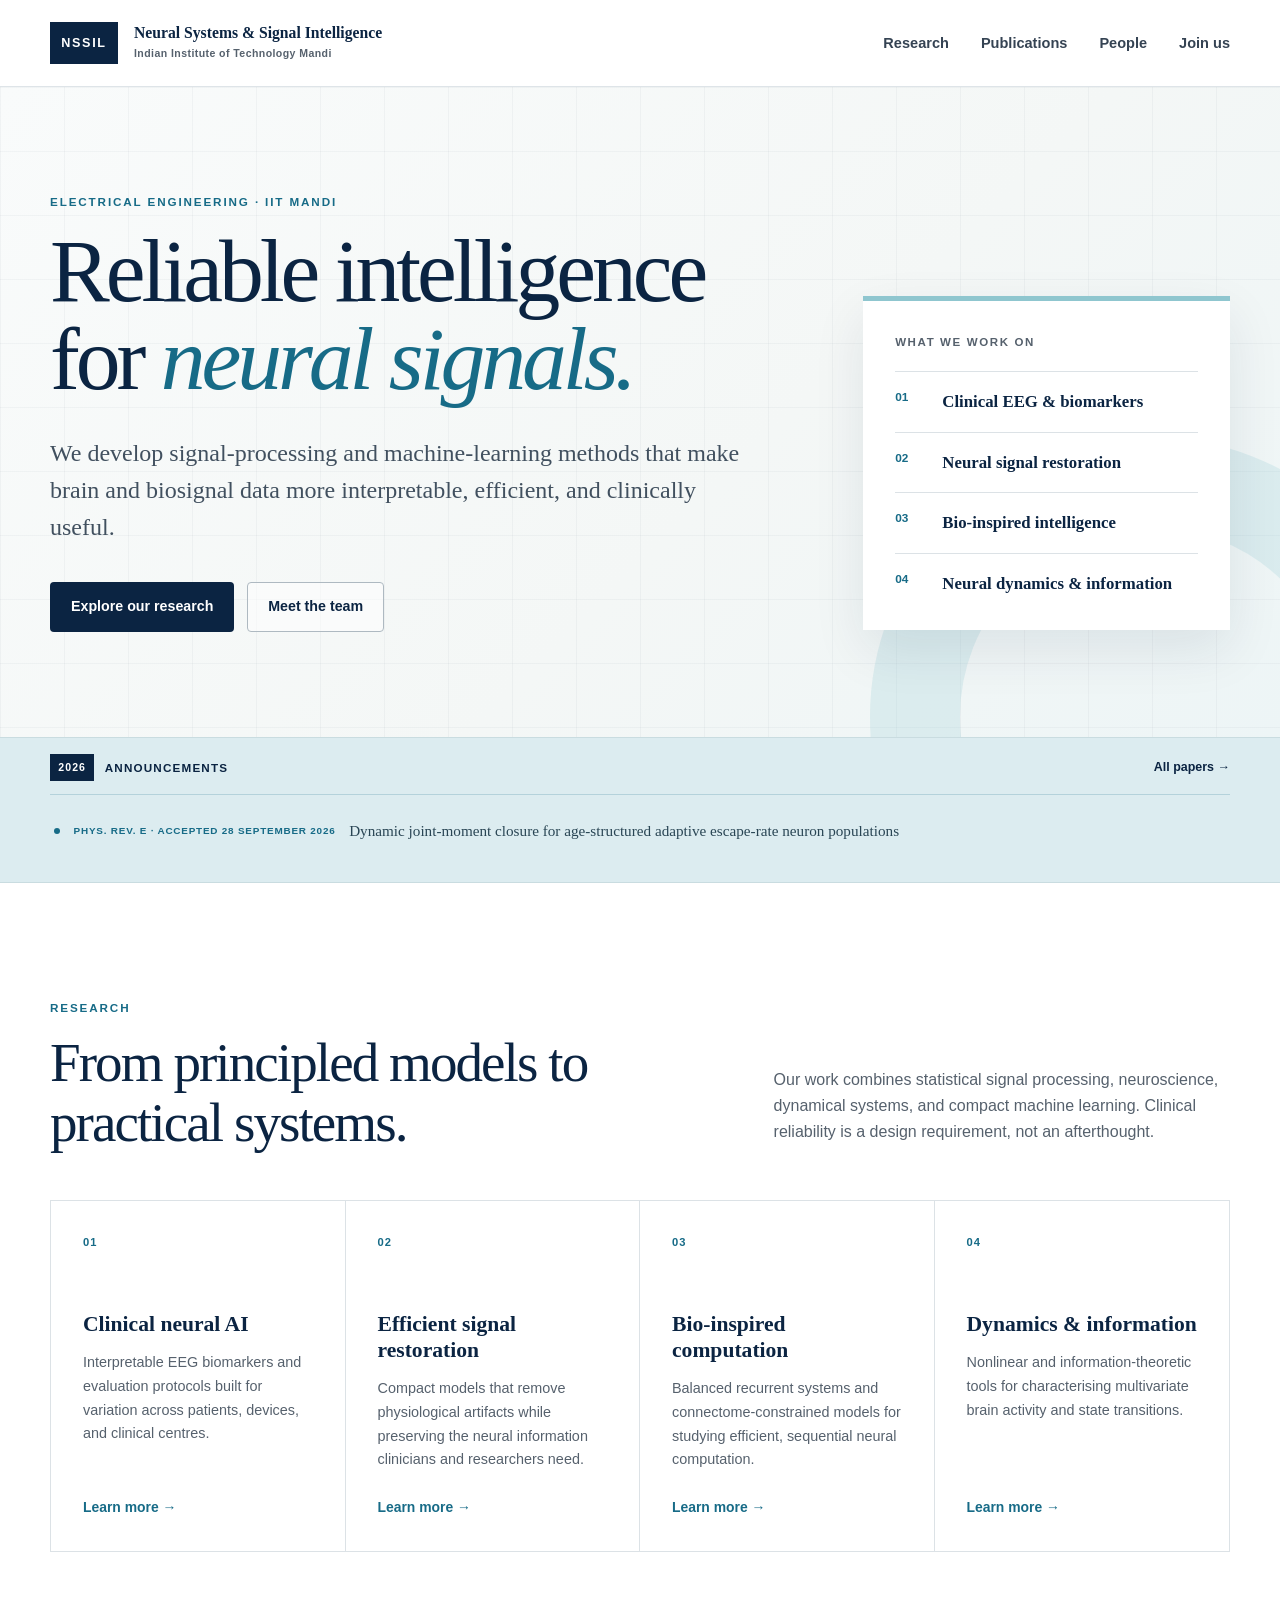
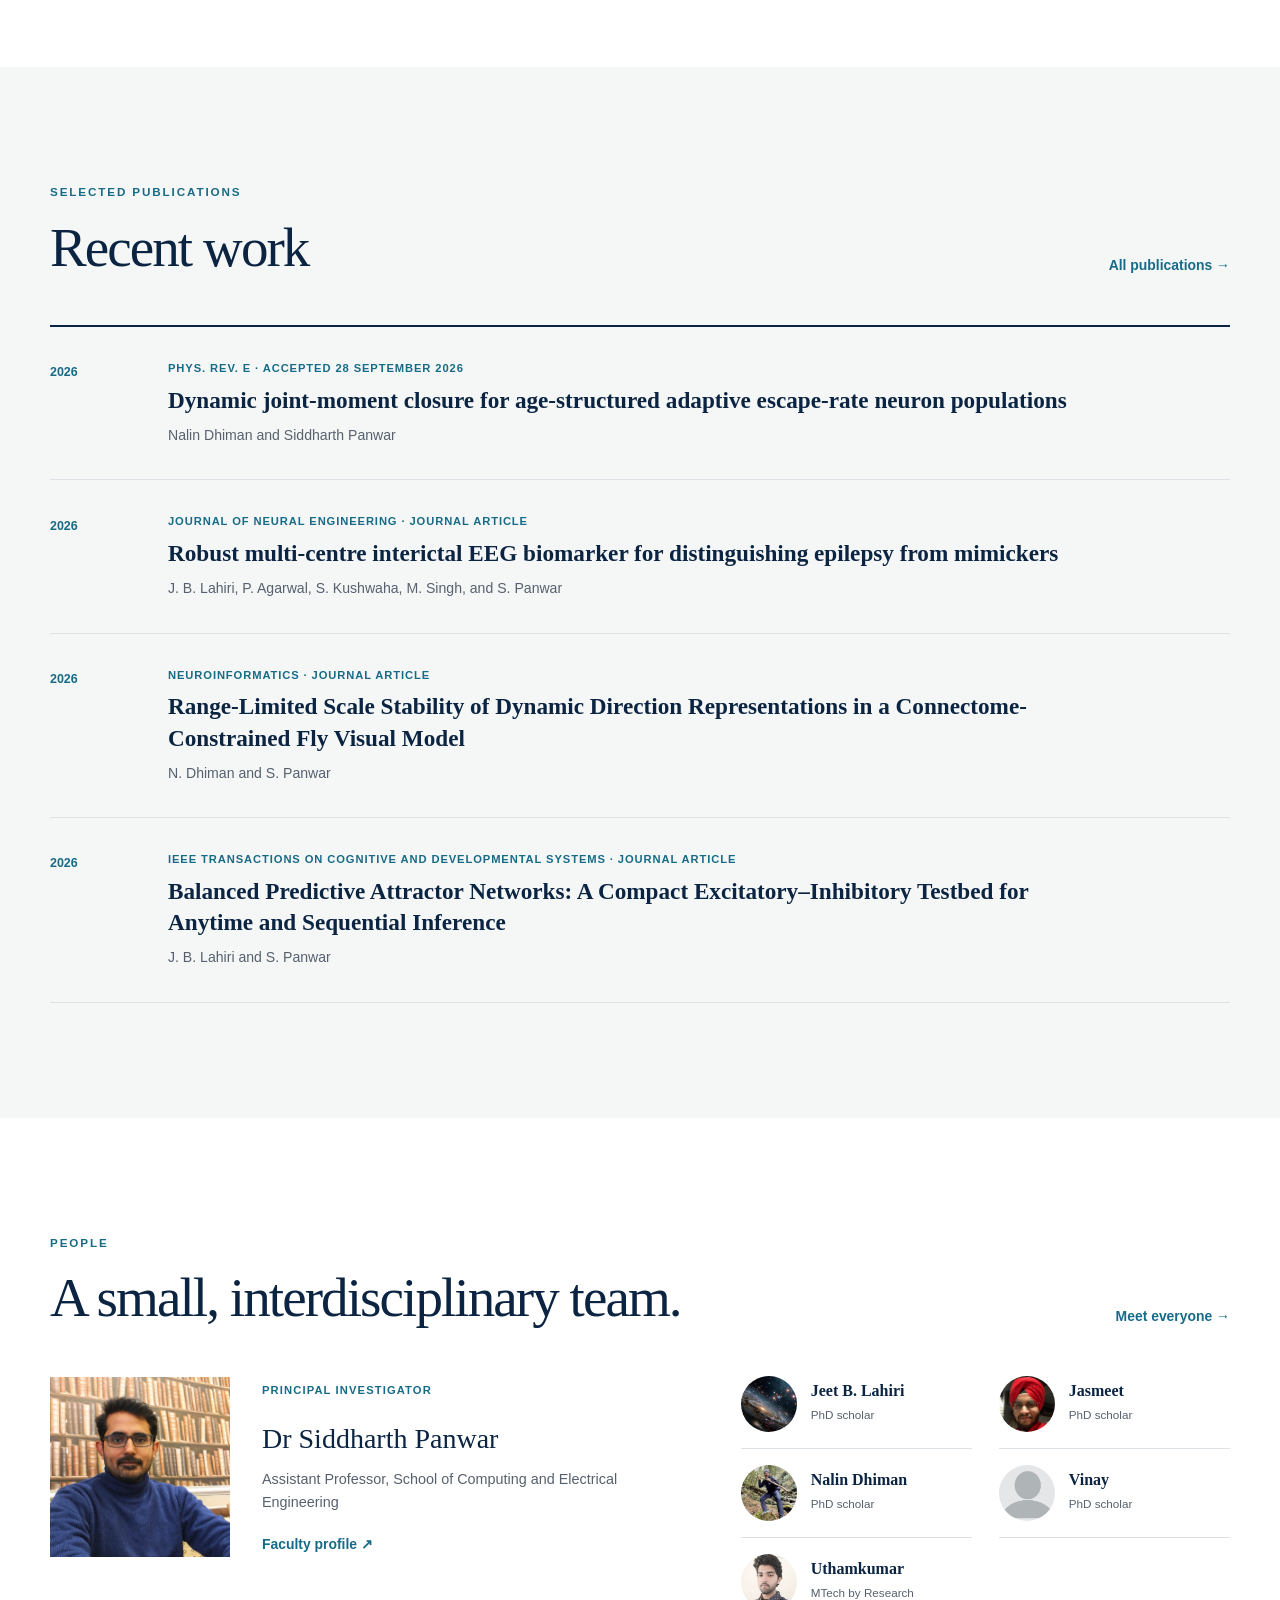
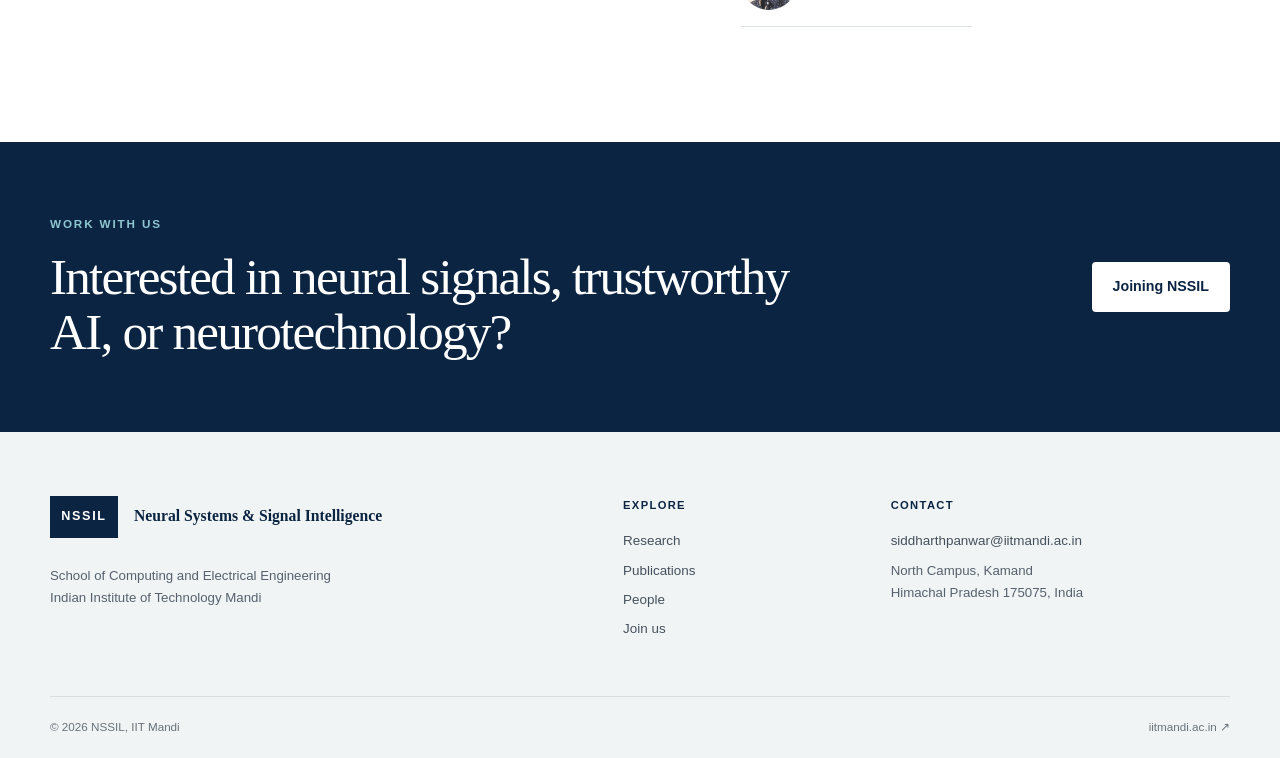
==== commit cf6e1f90: "Update Nalin Dhiman profile and publications" ====
--- a/index.html
+++ b/index.html
@@ -72,7 +72,8 @@
         <div class="bulletin-viewport" aria-live="off">
           <div class="bulletin-track">
             <div class="bulletin-set">
-              <a class="bulletin-item" href="https://scholar.google.com/citations?view_op=view_citation&amp;hl=en&amp;user=iZpbO9UAAAAJ&amp;citation_for_view=iZpbO9UAAAAJ:Y0pCki6q_DkC"><span>Neuroinformatics</span> Range-Limited Scale Stability of Dynamic Direction Representations in a Connectome-Constrained Fly Visual Model</a>
+              <a class="bulletin-item" href="https://doi.org/10.1103/xvf8-2z8x"><span>Phys. Rev. E · Accepted 28 September 2026</span> Dynamic joint-moment closure for age-structured adaptive escape-rate neuron populations</a>
+              <a class="bulletin-item" href="https://link.springer.com/article/10.1007/s12021-026-09811-3"><span>Neuroinformatics</span> Range-Limited Scale Stability of Dynamic Direction Representations in a Connectome-Constrained Fly Visual Model</a>
               <a class="bulletin-item" href="https://www.sciencedirect.com/science/article/pii/S0378437126005091"><span>Physica A</span> Flow Condensation and Nonlinear Fragility in Spatially Embedded Directed Networks</a>
               <a class="bulletin-item" href="https://www.nature.com/articles/s41598-026-52140-3"><span>Scientific Reports</span> Energy-Efficient Information Processing and Eligibility-Trace Plasticity in the Drosophila Optic Lobe Connectome</a>
               <a class="bulletin-item" href="https://ieeexplore.ieee.org/abstract/document/11557092/"><span>IEEE TCDS</span> Balanced Predictive Attractor Networks: A Compact Excitatory–Inhibitory Testbed for Anytime and Sequential Inference</a>
@@ -80,6 +81,7 @@
               <a class="bulletin-item" href="https://ieeexplore.ieee.org/abstract/document/11462844/"><span>ICASSP</span> Femtomodels for EEG Artifact Removal: A Parameter Lower-Bound for Generalisable EOG Denoising</a>
             </div>
             <div class="bulletin-set" aria-hidden="true">
+              <span class="bulletin-item"><span>Phys. Rev. E · Accepted 28 September 2026</span> Dynamic joint-moment closure for age-structured adaptive escape-rate neuron populations</span>
               <span class="bulletin-item"><span>Neuroinformatics</span> Range-Limited Scale Stability of Dynamic Direction Representations in a Connectome-Constrained Fly Visual Model</span>
               <span class="bulletin-item"><span>Physica A</span> Flow Condensation and Nonlinear Fragility in Spatially Embedded Directed Networks</span>
               <span class="bulletin-item"><span>Scientific Reports</span> Energy-Efficient Information Processing and Eligibility-Trace Plasticity in the Drosophila Optic Lobe Connectome</span>
@@ -144,6 +146,14 @@
           <article class="publication-row">
             <div class="publication-year">2026</div>
             <div>
+              <p class="publication-meta">Phys. Rev. E · Accepted 28 September 2026</p>
+              <h3><a href="https://doi.org/10.1103/xvf8-2z8x">Dynamic joint-moment closure for age-structured adaptive escape-rate neuron populations</a></h3>
+              <p>Nalin Dhiman and Siddharth Panwar</p>
+            </div>
+          </article>
+          <article class="publication-row">
+            <div class="publication-year">2026</div>
+            <div>
               <p class="publication-meta">Journal of Neural Engineering · Journal article</p>
               <h3><a href="https://iopscience.iop.org/article/10.1088/1741-2552/ae7906/meta">Robust multi-centre interictal EEG biomarker for distinguishing epilepsy from mimickers</a></h3>
               <p>J. B. Lahiri, P. Agarwal, S. Kushwaha, M. Singh, and S. Panwar</p>
@@ -153,7 +163,7 @@
             <div class="publication-year">2026</div>
             <div>
               <p class="publication-meta">Neuroinformatics · Journal article</p>
-              <h3><a href="https://scholar.google.com/citations?view_op=view_citation&amp;hl=en&amp;user=iZpbO9UAAAAJ&amp;citation_for_view=iZpbO9UAAAAJ:Y0pCki6q_DkC">Range-Limited Scale Stability of Dynamic Direction Representations in a Connectome-Constrained Fly Visual Model</a></h3>
+              <h3><a href="https://link.springer.com/article/10.1007/s12021-026-09811-3">Range-Limited Scale Stability of Dynamic Direction Representations in a Connectome-Constrained Fly Visual Model</a></h3>
               <p>N. Dhiman and S. Panwar</p>
             </div>
           </article>
@@ -185,7 +195,7 @@
               <p class="role">Principal investigator</p>
               <h3>Dr Siddharth Panwar</h3>
               <p>Assistant Professor, School of Computing and Electrical Engineering</p>
-              <a class="text-link" href="https://faculty.iitmandi.ac.in/~siddharthpanwar/">Faculty profile <span aria-hidden="true">↗</span></a>
+              <a class="text-link" href="https://siddharthpanwar.com">Faculty profile <span aria-hidden="true">↗</span></a>
             </div>
           </article>
           <div class="student-preview" aria-label="Student researchers">
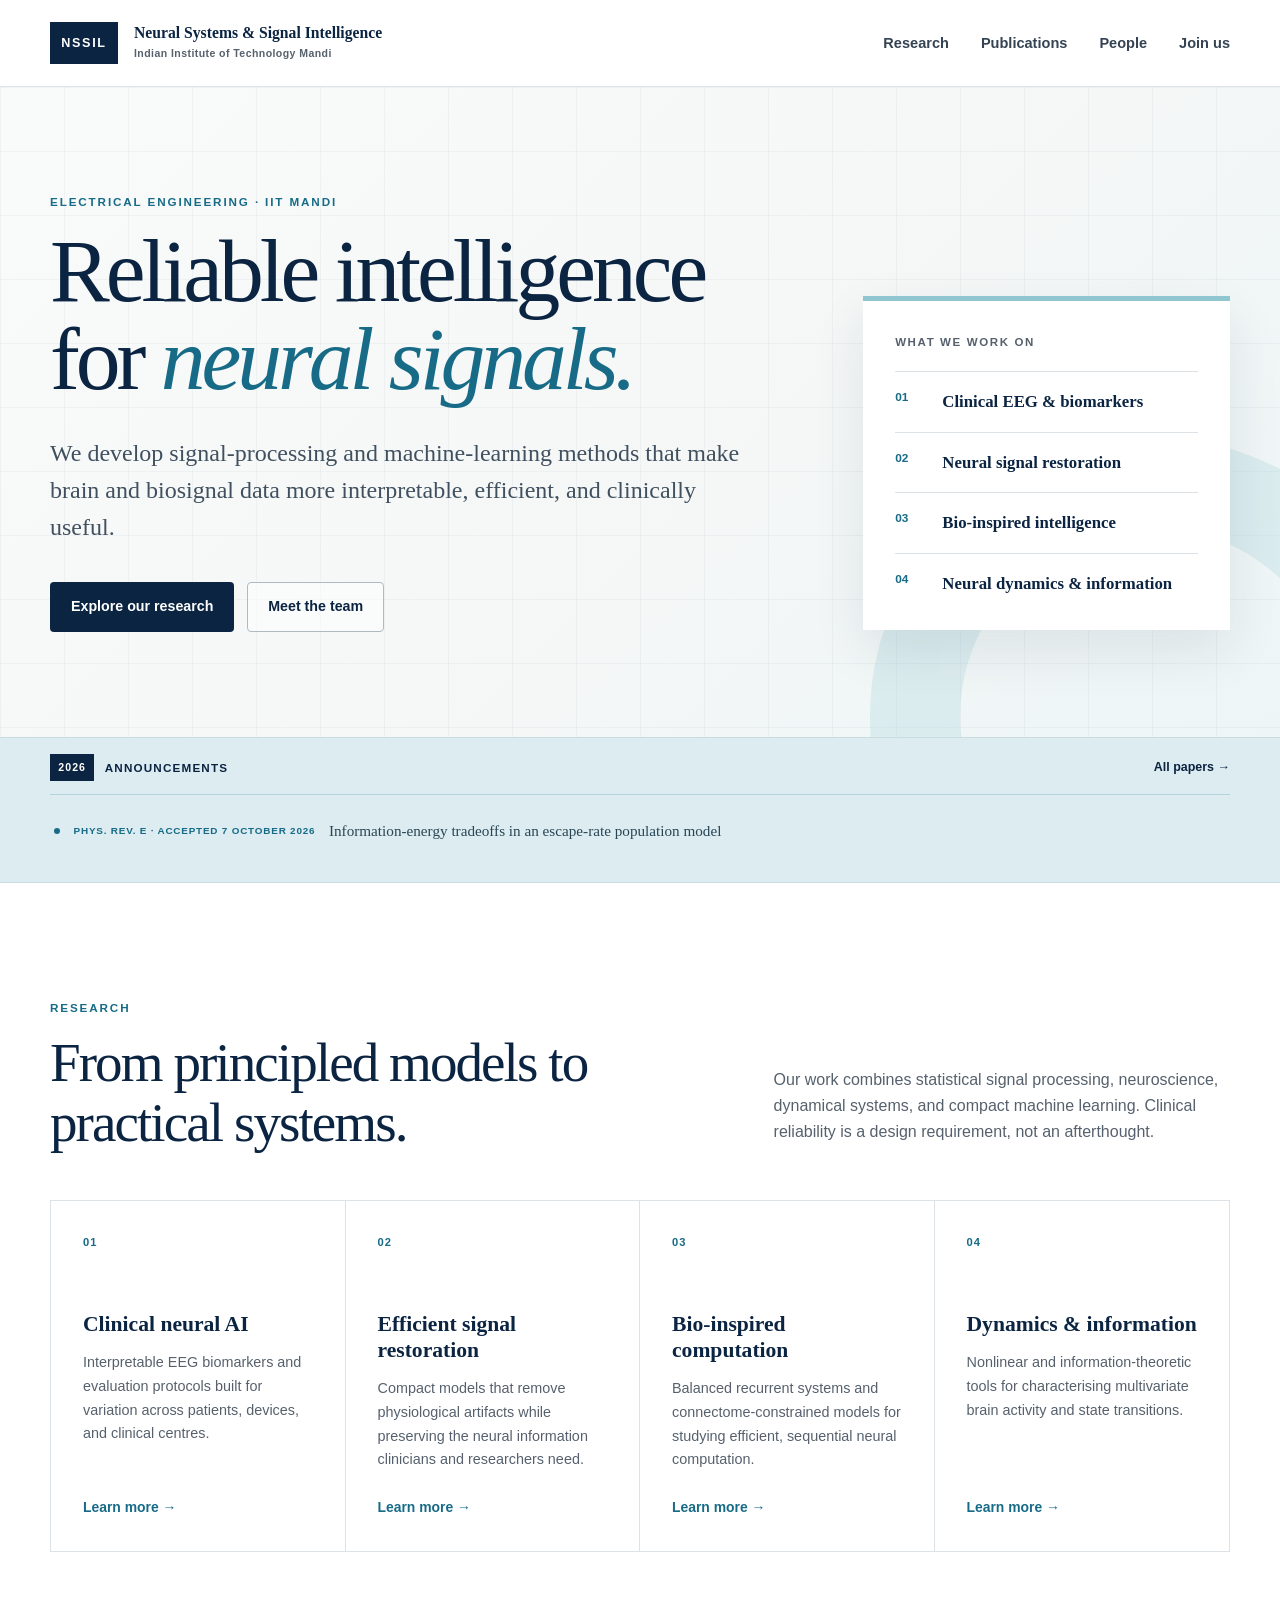
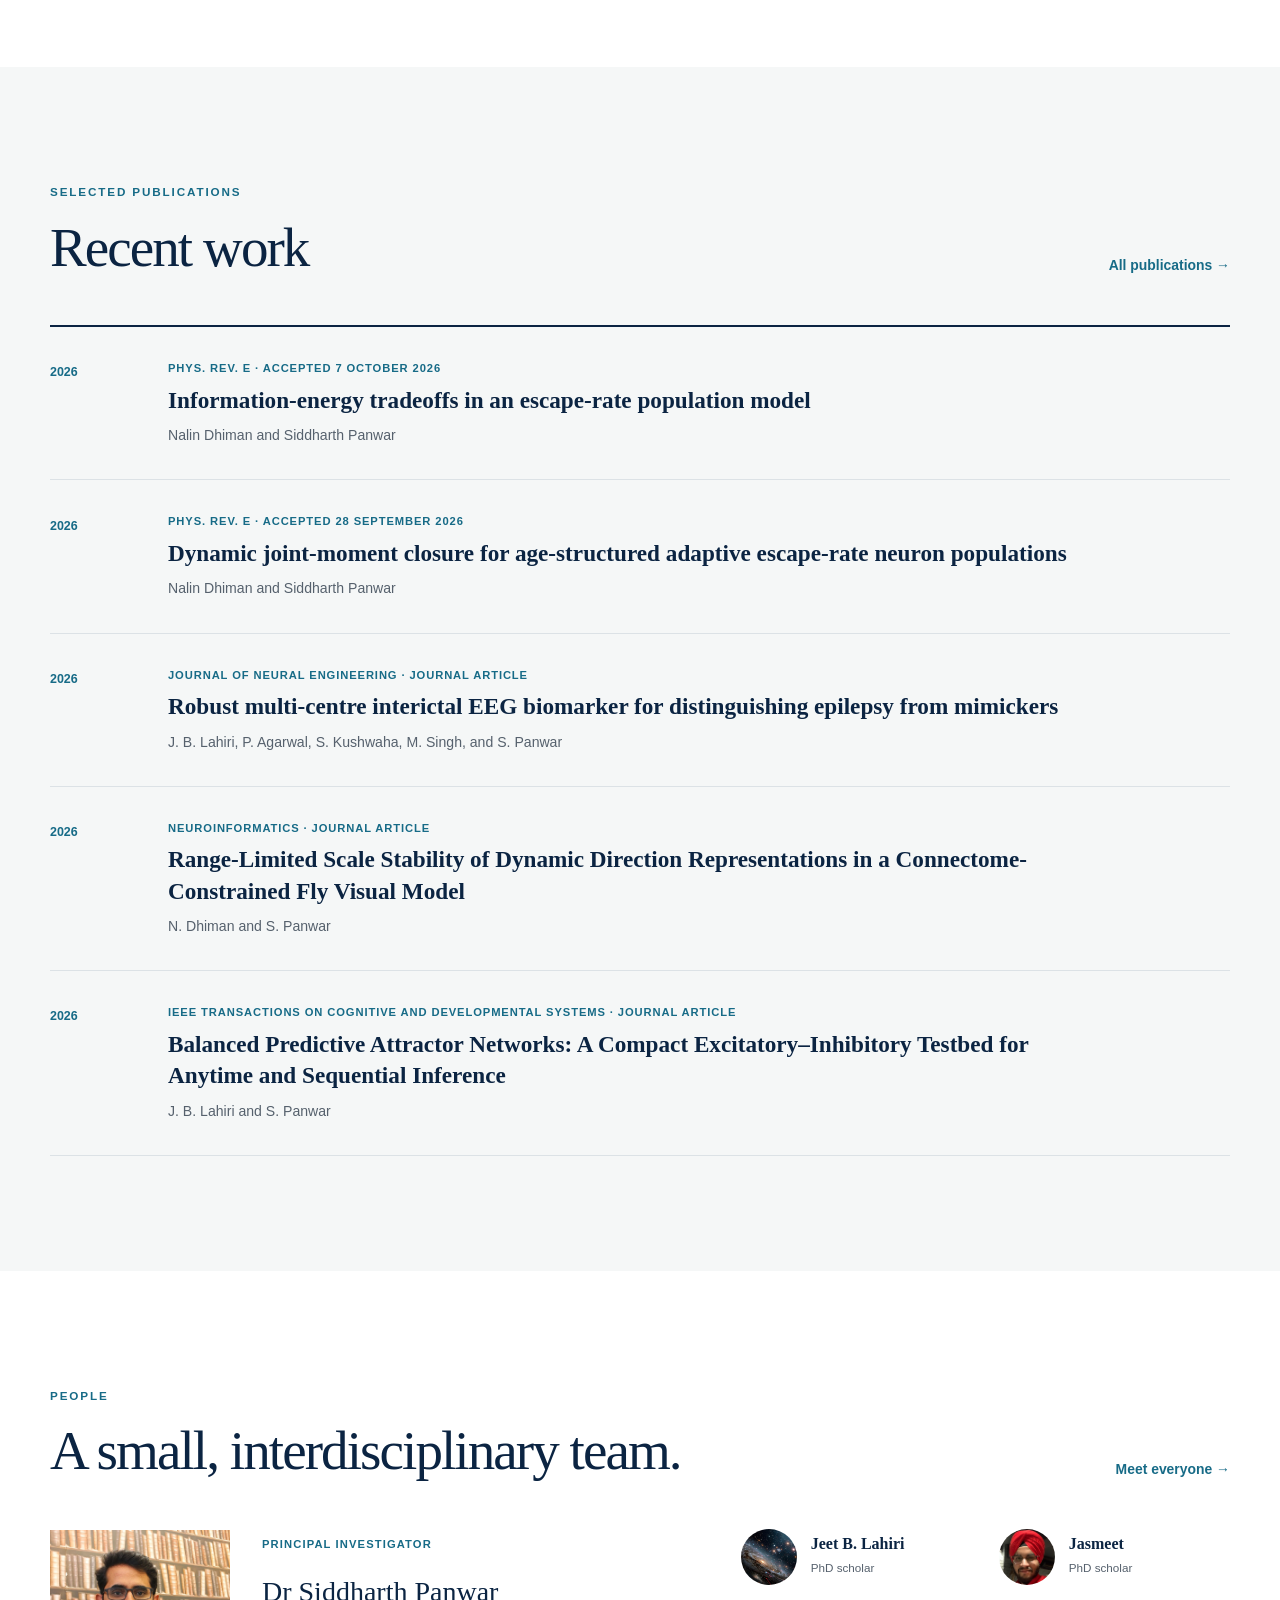
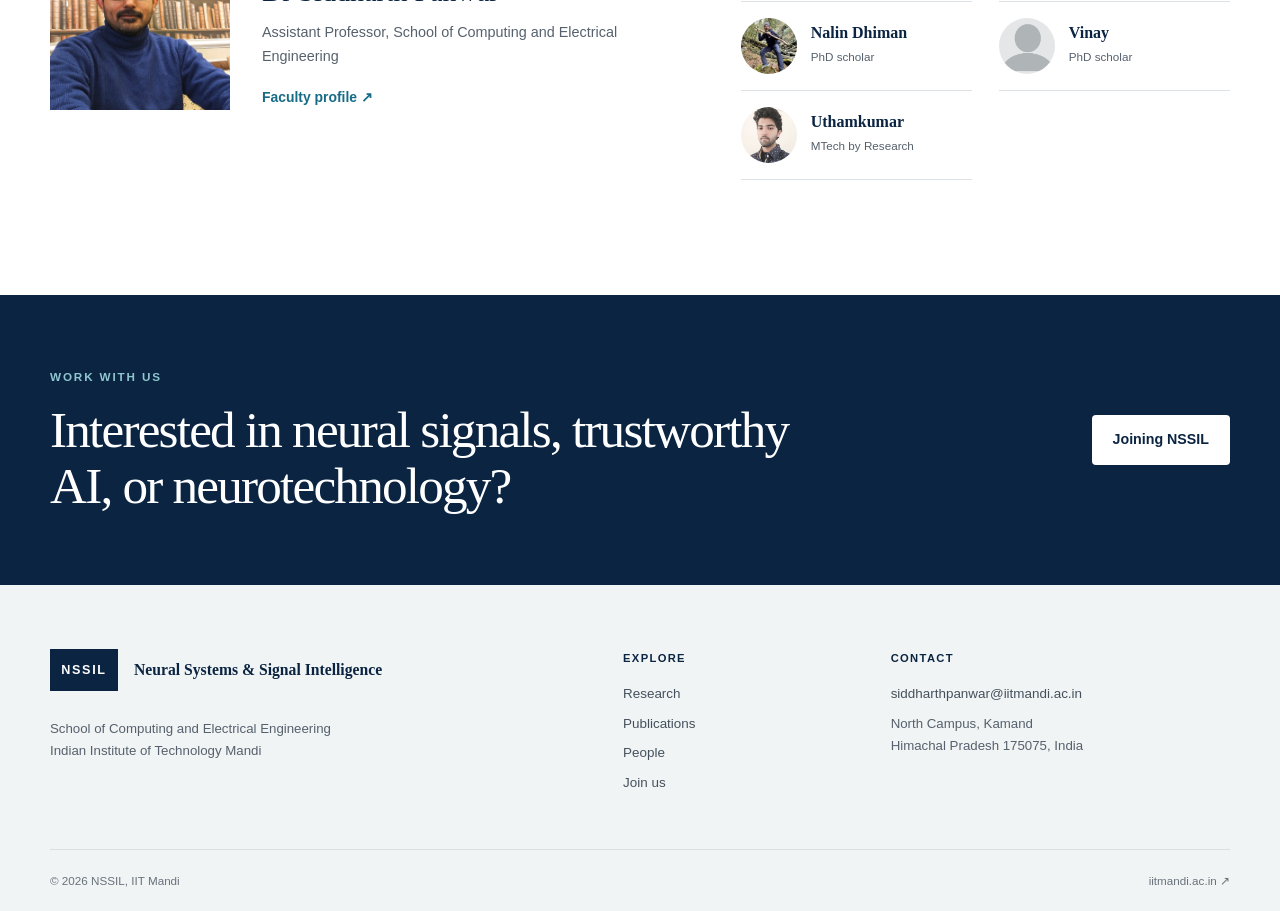
==== commit c47bbd3c: "Add themed Nalin profile and new Physical Review E paper" ====
--- a/index.html
+++ b/index.html
@@ -72,6 +72,7 @@
         <div class="bulletin-viewport" aria-live="off">
           <div class="bulletin-track">
             <div class="bulletin-set">
+              <a class="bulletin-item" href="https://doi.org/10.1103/nr7w-18m6"><span>Phys. Rev. E · Accepted 7 October 2026</span> Information-energy tradeoffs in an escape-rate population model</a>
               <a class="bulletin-item" href="https://doi.org/10.1103/xvf8-2z8x"><span>Phys. Rev. E · Accepted 28 September 2026</span> Dynamic joint-moment closure for age-structured adaptive escape-rate neuron populations</a>
               <a class="bulletin-item" href="https://link.springer.com/article/10.1007/s12021-026-09811-3"><span>Neuroinformatics</span> Range-Limited Scale Stability of Dynamic Direction Representations in a Connectome-Constrained Fly Visual Model</a>
               <a class="bulletin-item" href="https://www.sciencedirect.com/science/article/pii/S0378437126005091"><span>Physica A</span> Flow Condensation and Nonlinear Fragility in Spatially Embedded Directed Networks</a>
@@ -81,6 +82,7 @@
               <a class="bulletin-item" href="https://ieeexplore.ieee.org/abstract/document/11462844/"><span>ICASSP</span> Femtomodels for EEG Artifact Removal: A Parameter Lower-Bound for Generalisable EOG Denoising</a>
             </div>
             <div class="bulletin-set" aria-hidden="true">
+              <span class="bulletin-item"><span>Phys. Rev. E · Accepted 7 October 2026</span> Information-energy tradeoffs in an escape-rate population model</span>
               <span class="bulletin-item"><span>Phys. Rev. E · Accepted 28 September 2026</span> Dynamic joint-moment closure for age-structured adaptive escape-rate neuron populations</span>
               <span class="bulletin-item"><span>Neuroinformatics</span> Range-Limited Scale Stability of Dynamic Direction Representations in a Connectome-Constrained Fly Visual Model</span>
               <span class="bulletin-item"><span>Physica A</span> Flow Condensation and Nonlinear Fragility in Spatially Embedded Directed Networks</span>
@@ -146,6 +148,14 @@
           <article class="publication-row">
             <div class="publication-year">2026</div>
             <div>
+              <p class="publication-meta">Phys. Rev. E · Accepted 7 October 2026</p>
+              <h3><a href="https://doi.org/10.1103/nr7w-18m6">Information-energy tradeoffs in an escape-rate population model</a></h3>
+              <p>Nalin Dhiman and Siddharth Panwar</p>
+            </div>
+          </article>
+          <article class="publication-row">
+            <div class="publication-year">2026</div>
+            <div>
               <p class="publication-meta">Phys. Rev. E · Accepted 28 September 2026</p>
               <h3><a href="https://doi.org/10.1103/xvf8-2z8x">Dynamic joint-moment closure for age-structured adaptive escape-rate neuron populations</a></h3>
               <p>Nalin Dhiman and Siddharth Panwar</p>
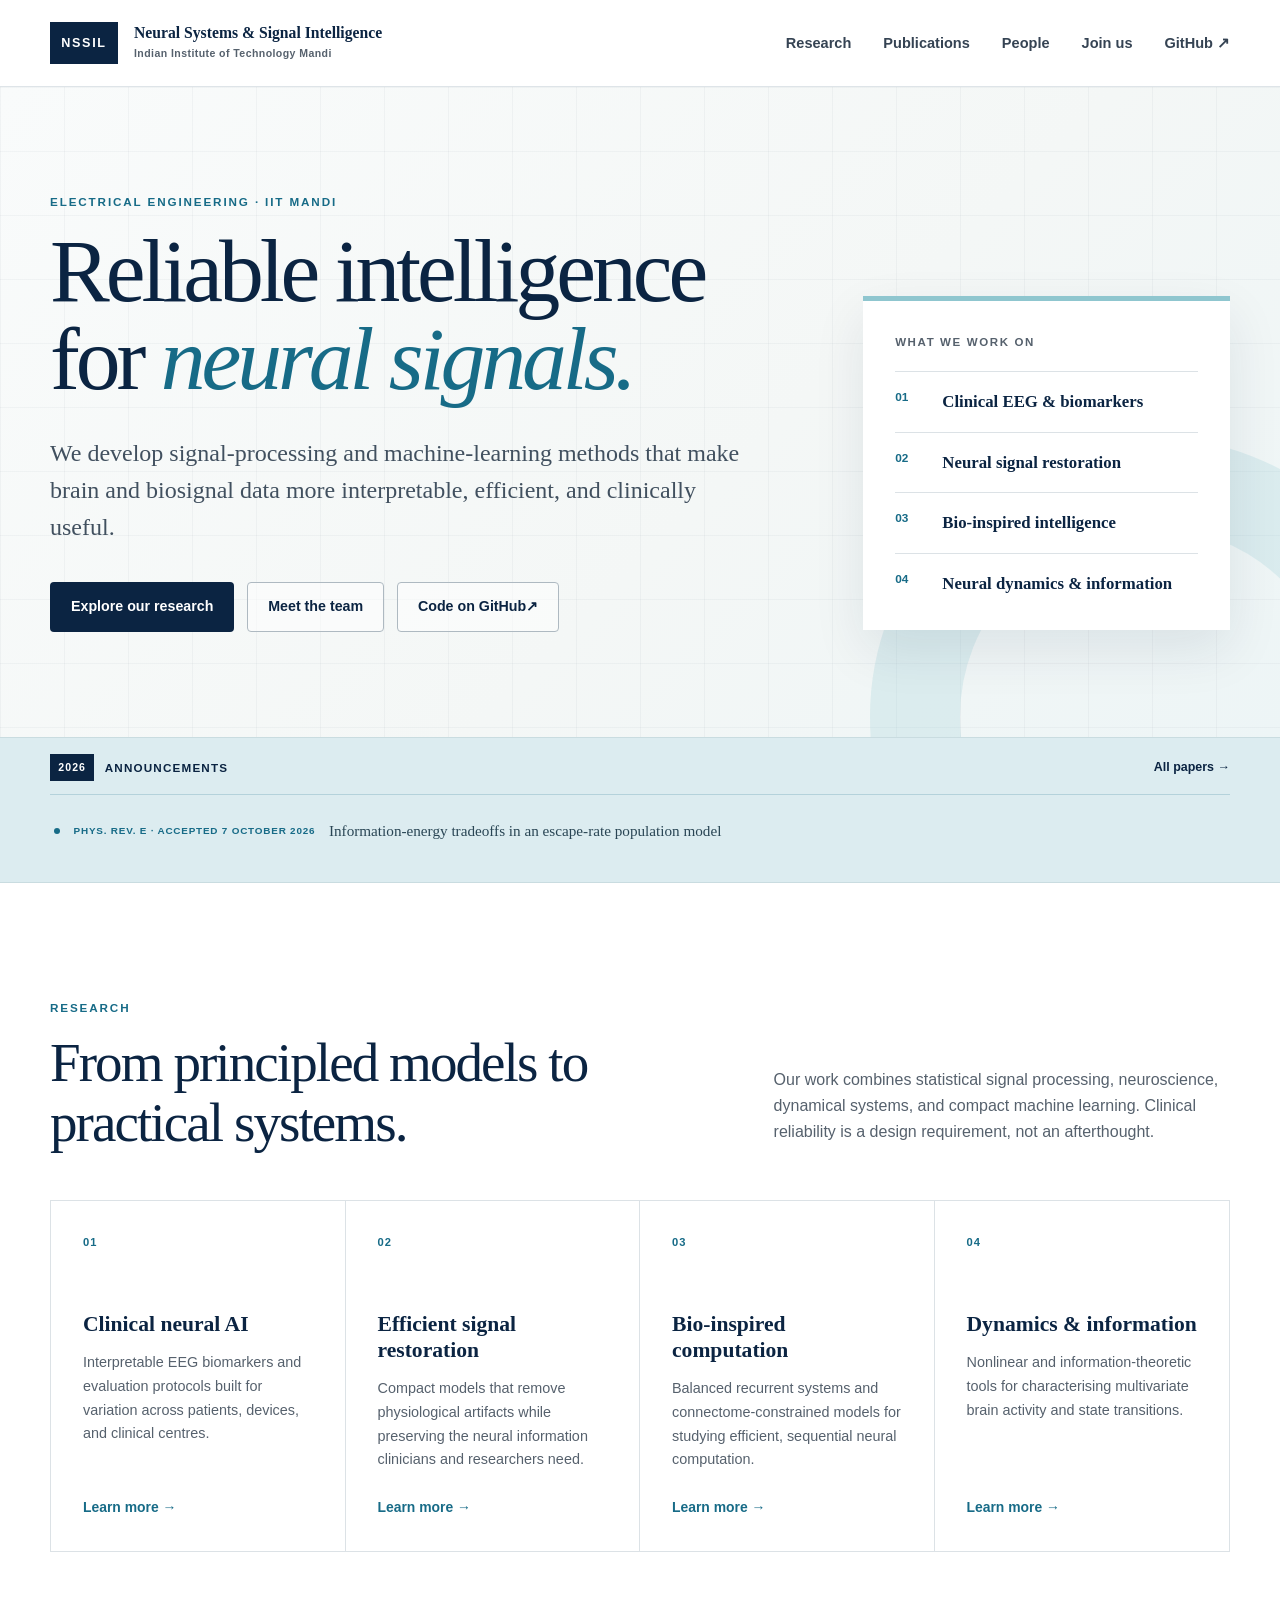
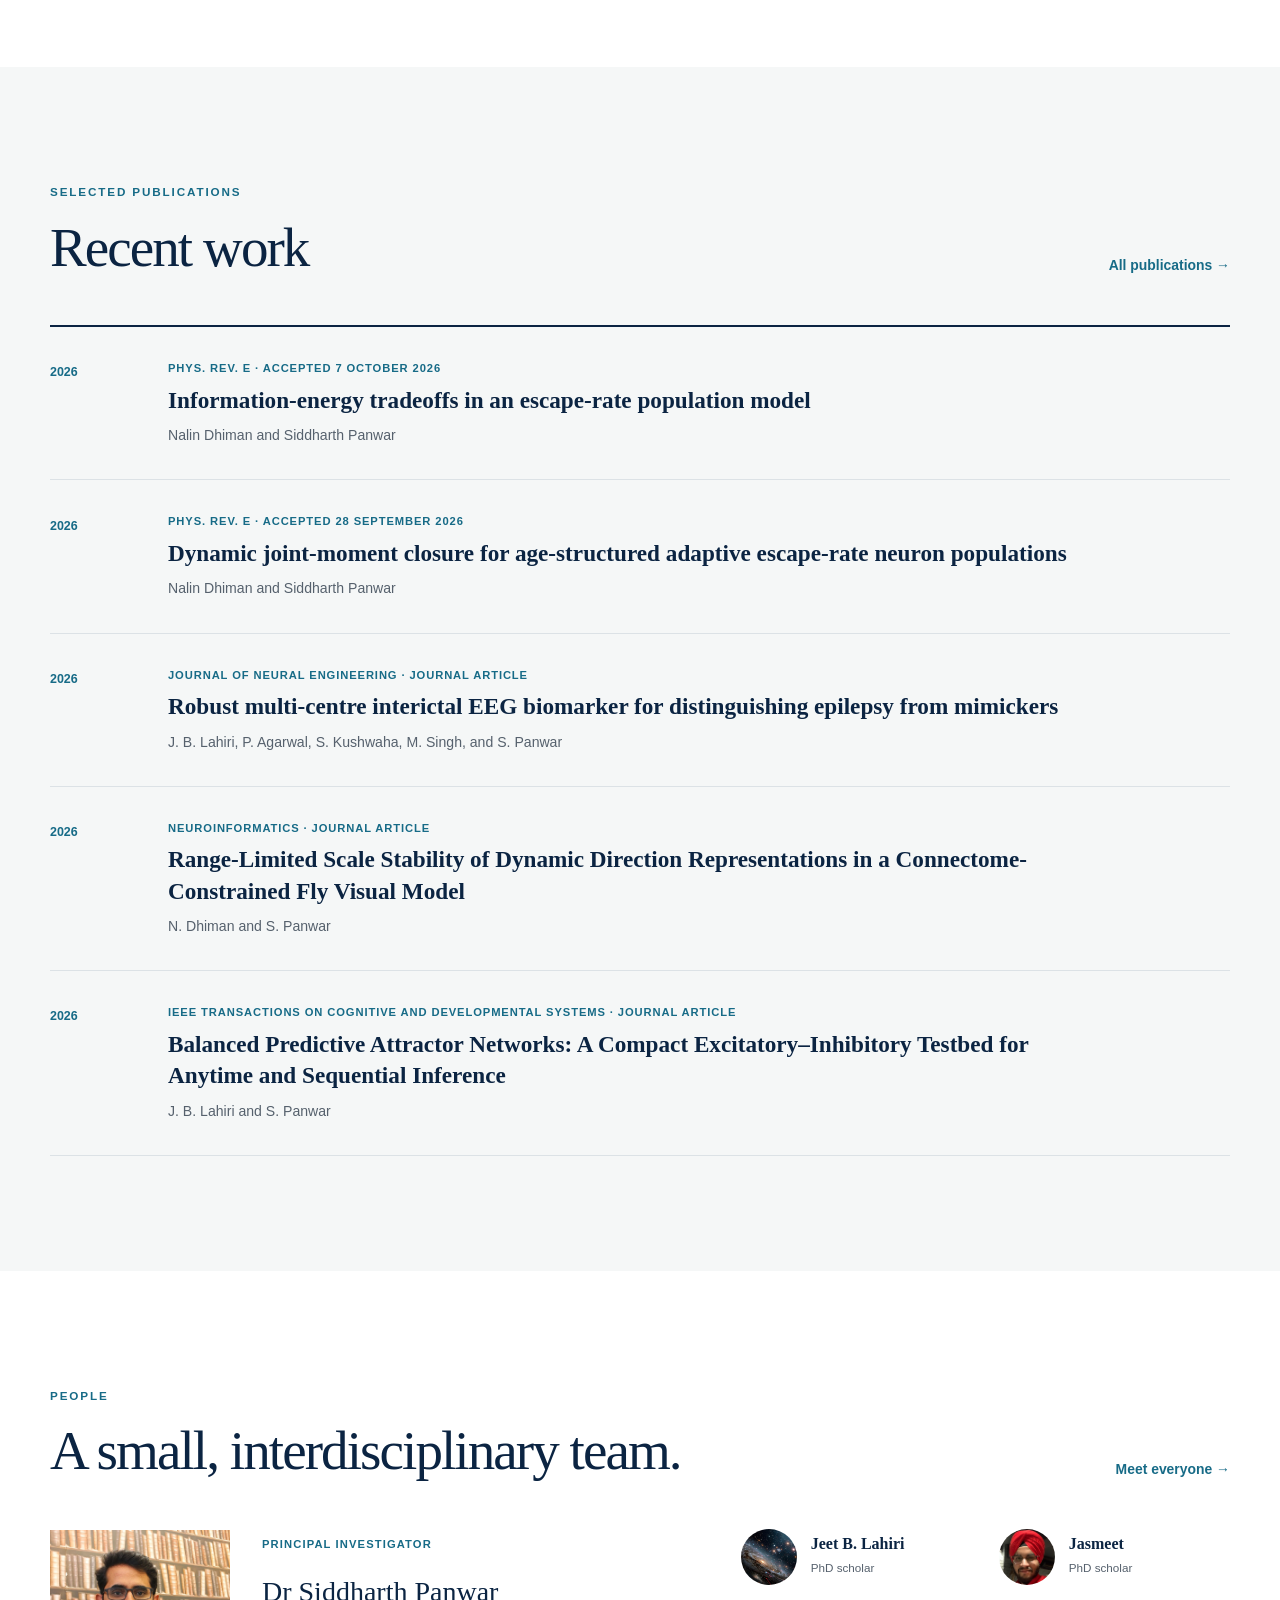
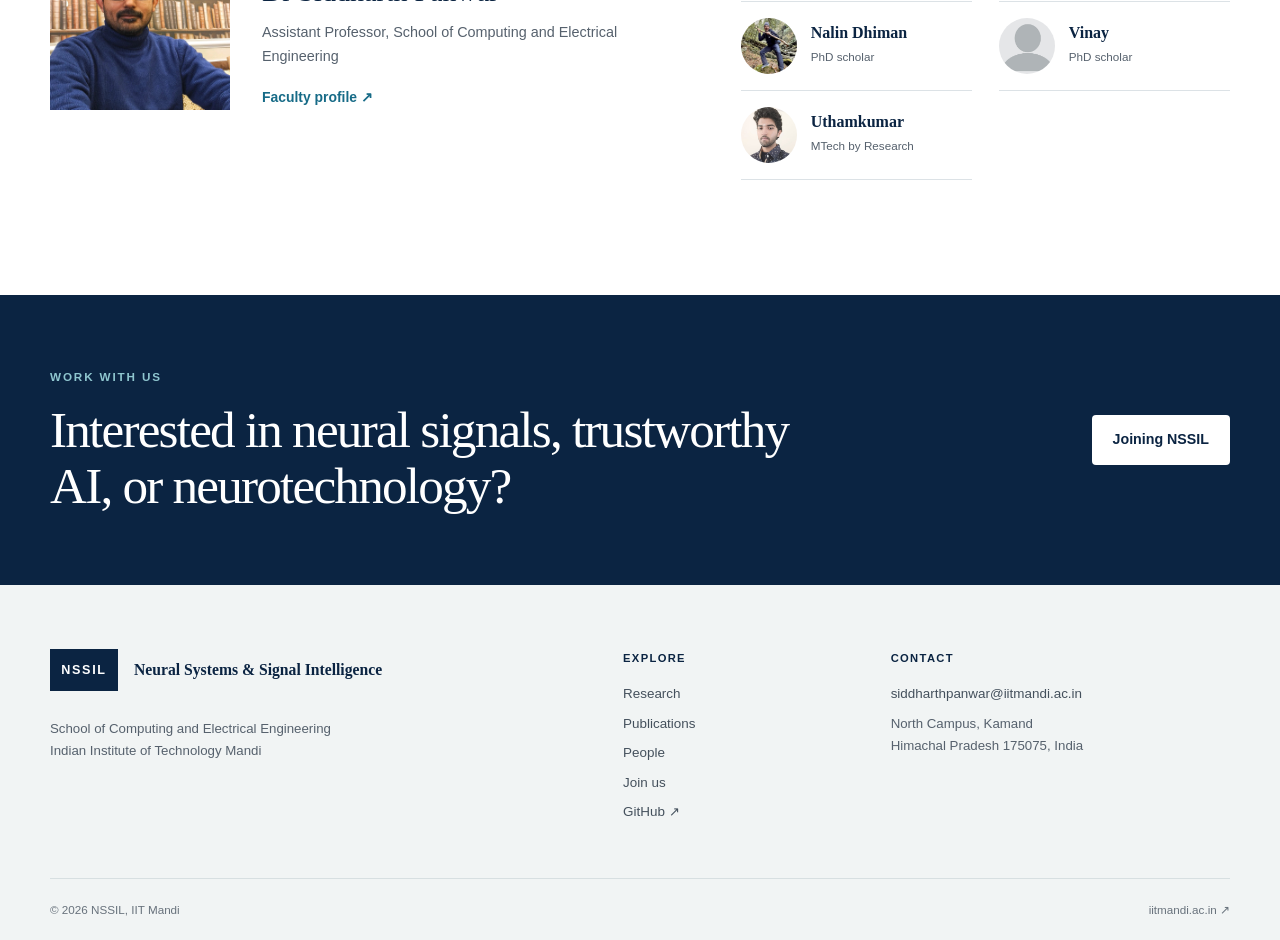
==== commit 886d6cfb: "Link NSSIL GitHub throughout the lab website" ====
--- a/index.html
+++ b/index.html
@@ -26,6 +26,7 @@
         <a href="publications.html">Publications</a>
         <a href="people.html">People</a>
         <a href="join.html">Join us</a>
+        <a href="https://github.com/NSSIL" aria-label="NSSIL on GitHub">GitHub <span aria-hidden="true">↗</span></a>
       </nav>
       <details class="mobile-nav">
         <summary aria-label="Open navigation">Menu</summary>
@@ -34,6 +35,7 @@
           <a href="publications.html">Publications</a>
           <a href="people.html">People</a>
           <a href="join.html">Join us</a>
+          <a href="https://github.com/NSSIL" aria-label="NSSIL on GitHub">GitHub <span aria-hidden="true">↗</span></a>
         </nav>
       </details>
     </div>
@@ -49,6 +51,7 @@
           <div class="button-row">
             <a class="button button-primary" href="research.html">Explore our research</a>
             <a class="button button-secondary" href="people.html">Meet the team</a>
+            <a class="button button-secondary" href="https://github.com/NSSIL">Code on GitHub <span aria-hidden="true">↗</span></a>
           </div>
         </div>
         <aside class="hero-panel" aria-label="Laboratory focus">
@@ -236,7 +239,7 @@
         <a class="brand footer-brand" href="index.html"><span class="brand-mark">NSSIL</span><span class="brand-copy">Neural Systems &amp; Signal Intelligence</span></a>
         <p>School of Computing and Electrical Engineering<br>Indian Institute of Technology Mandi</p>
       </div>
-      <div><h2>Explore</h2><a href="research.html">Research</a><a href="publications.html">Publications</a><a href="people.html">People</a><a href="join.html">Join us</a></div>
+      <div><h2>Explore</h2><a href="research.html">Research</a><a href="publications.html">Publications</a><a href="people.html">People</a><a href="join.html">Join us</a><a href="https://github.com/NSSIL" aria-label="NSSIL on GitHub">GitHub <span aria-hidden="true">↗</span></a></div>
       <div><h2>Contact</h2><a href="mailto:siddharthpanwar@iitmandi.ac.in">siddharthpanwar@iitmandi.ac.in</a><p>North Campus, Kamand<br>Himachal Pradesh 175075, India</p></div>
     </div>
     <div class="shell footer-bottom"><span>© 2026 NSSIL, IIT Mandi</span><a href="https://www.iitmandi.ac.in/">iitmandi.ac.in <span aria-hidden="true">↗</span></a></div>
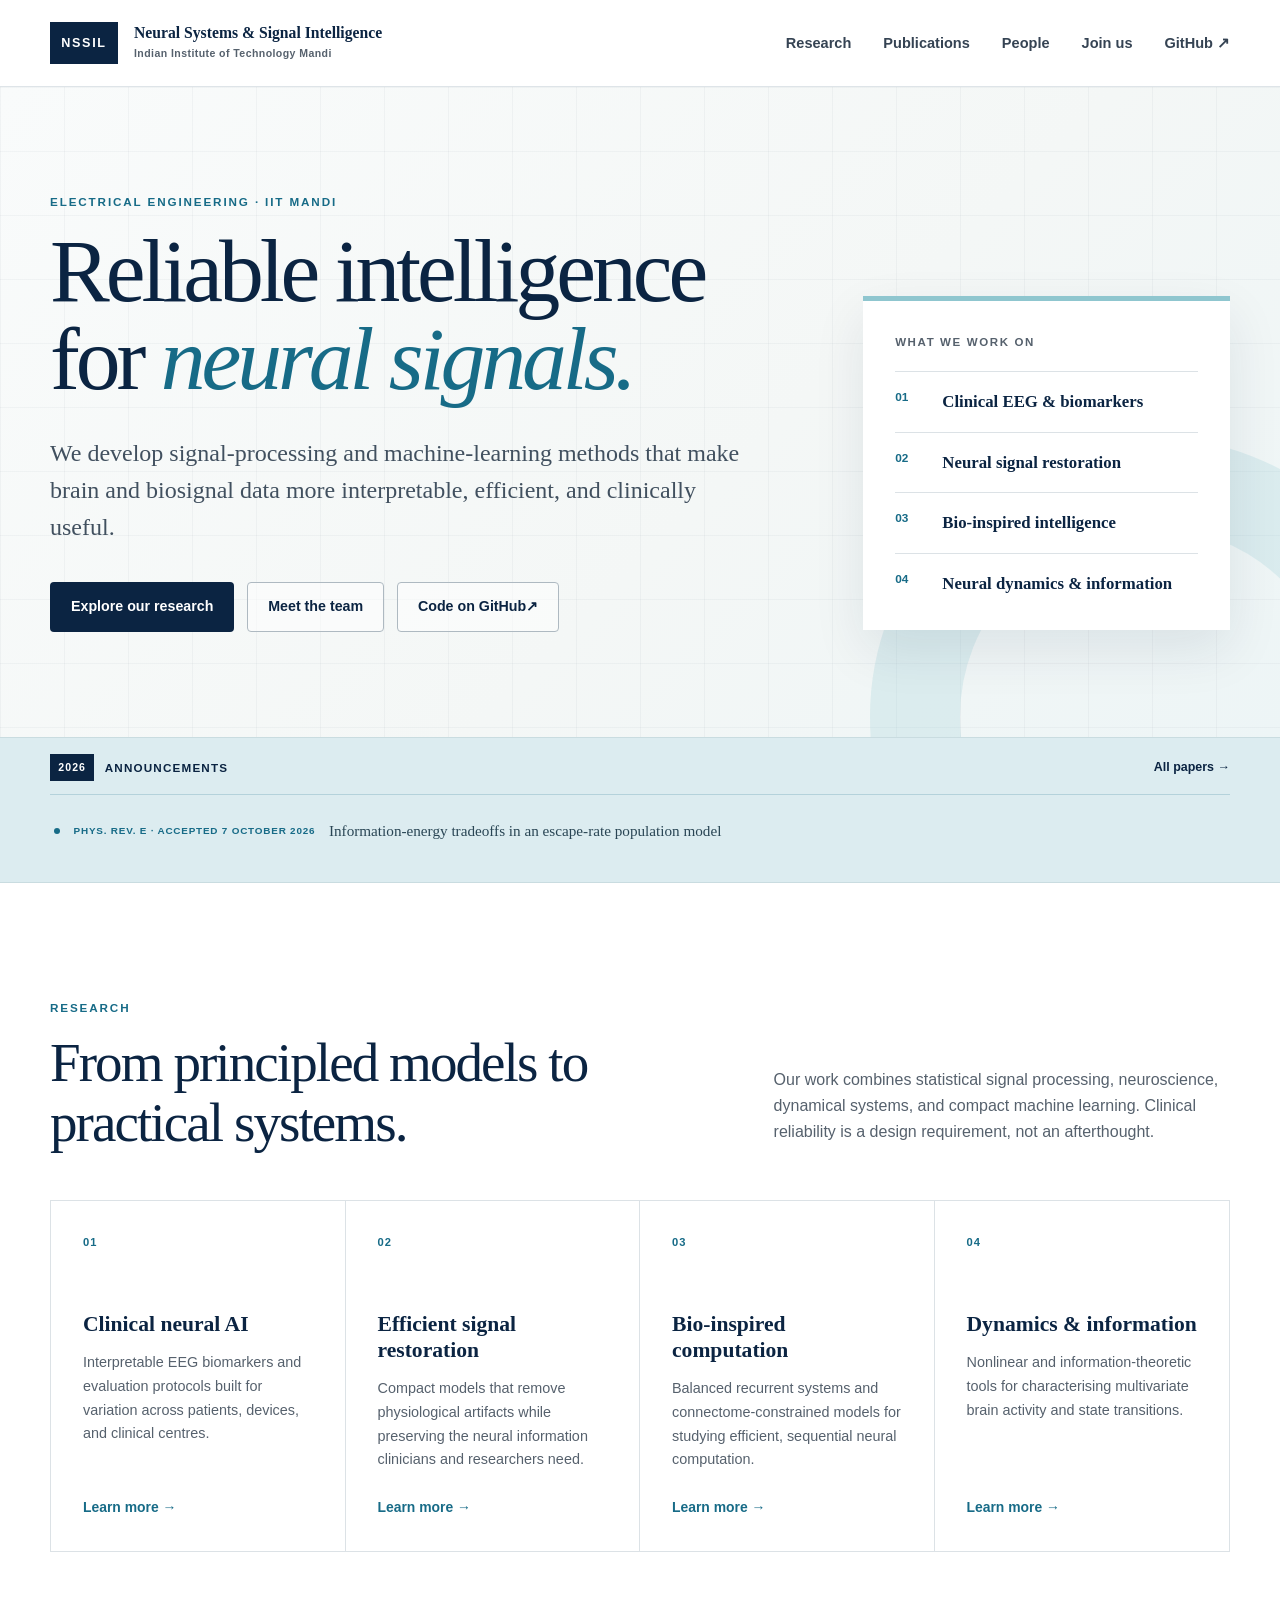
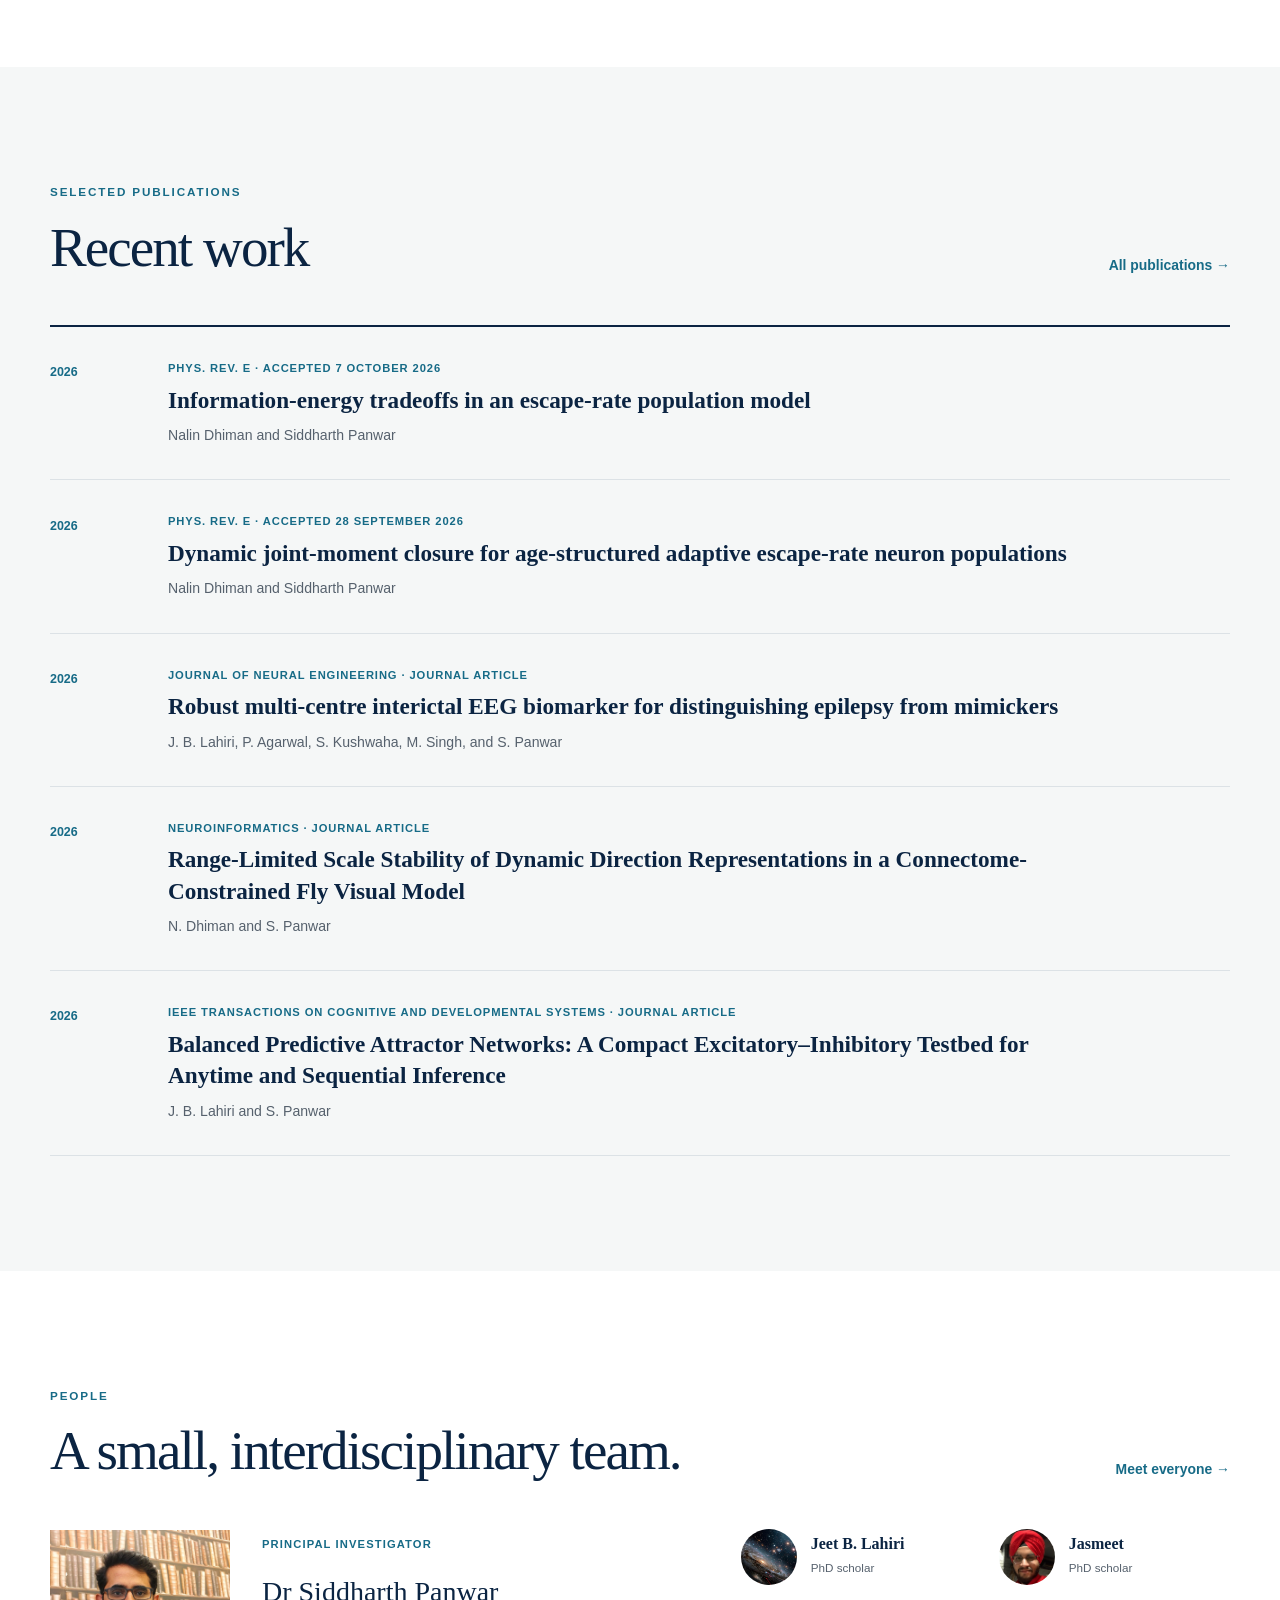
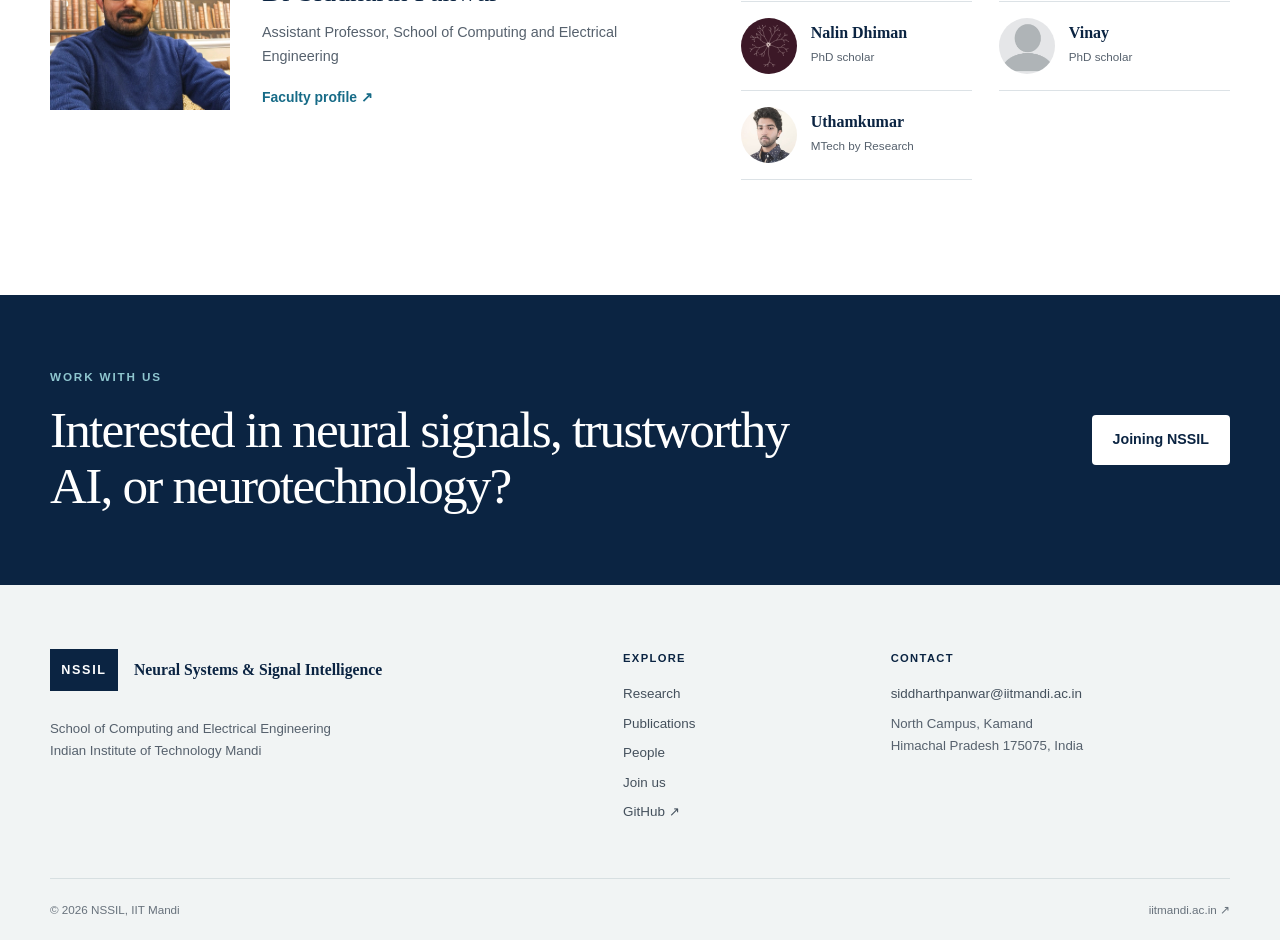
==== commit 800d1216: "Simplify Nalin profile and add a challenging neural maze Use one oxblood palette, retain six publica" ====
--- a/index.html
+++ b/index.html
@@ -214,7 +214,7 @@
           <div class="student-preview" aria-label="Student researchers">
             <a href="people/jeet-lahiri.html"><img src="jeet.jpeg" alt=""><span><strong>Jeet B. Lahiri</strong><small>PhD scholar</small></span></a>
             <a href="people/jasmeet.html"><img src="jasmeet.jpeg" alt=""><span><strong>Jasmeet</strong><small>PhD scholar</small></span></a>
-            <a href="people/nalin-dhiman.html"><img src="nalin.jpeg" alt=""><span><strong>Nalin Dhiman</strong><small>PhD scholar</small></span></a>
+            <a href="people/nalin-dhiman.html"><img src="people/nalin-neural-mark.svg" alt=""><span><strong>Nalin Dhiman</strong><small>PhD scholar</small></span></a>
             <a href="people/vinay.html"><img src="vinay.jpeg" alt=""><span><strong>Vinay</strong><small>PhD scholar</small></span></a>
             <a href="people/uthamkumar.html"><img src="utham.jpeg" alt=""><span><strong>Uthamkumar</strong><small>MTech by Research</small></span></a>
           </div>
